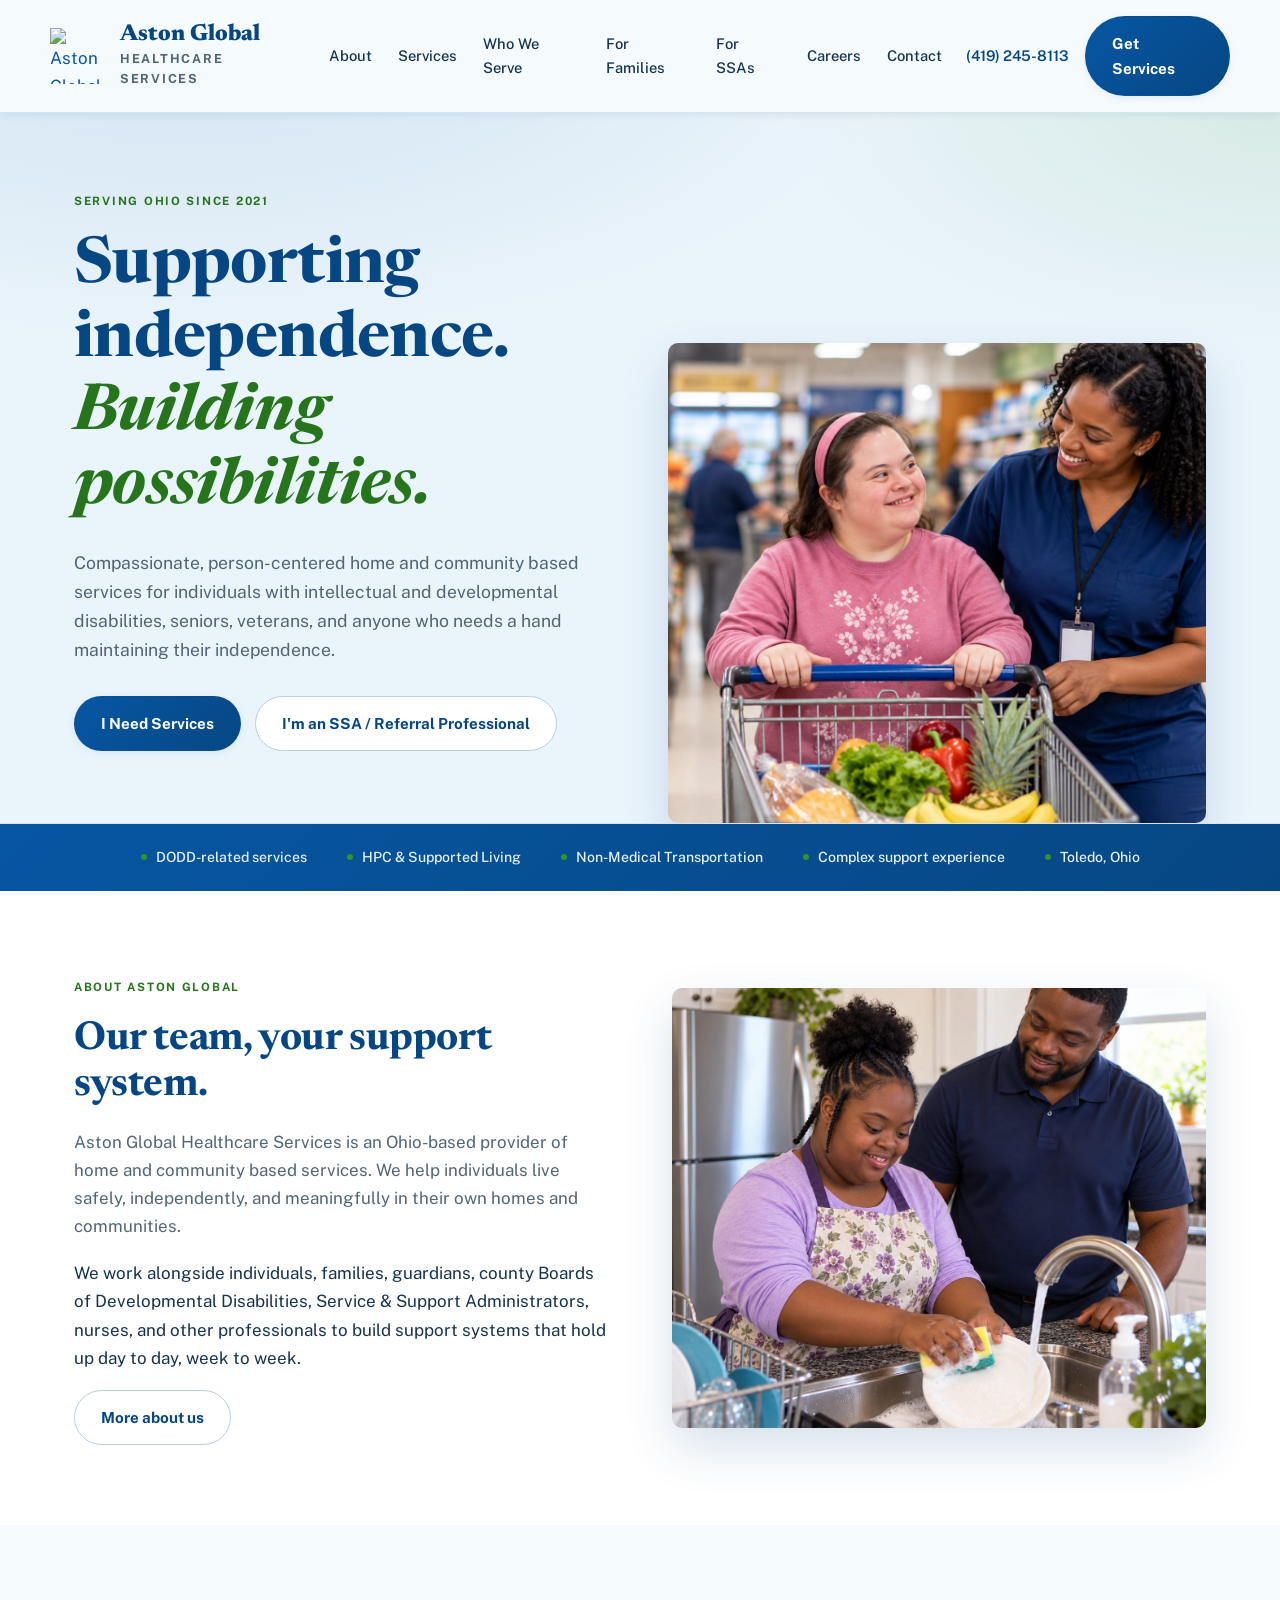
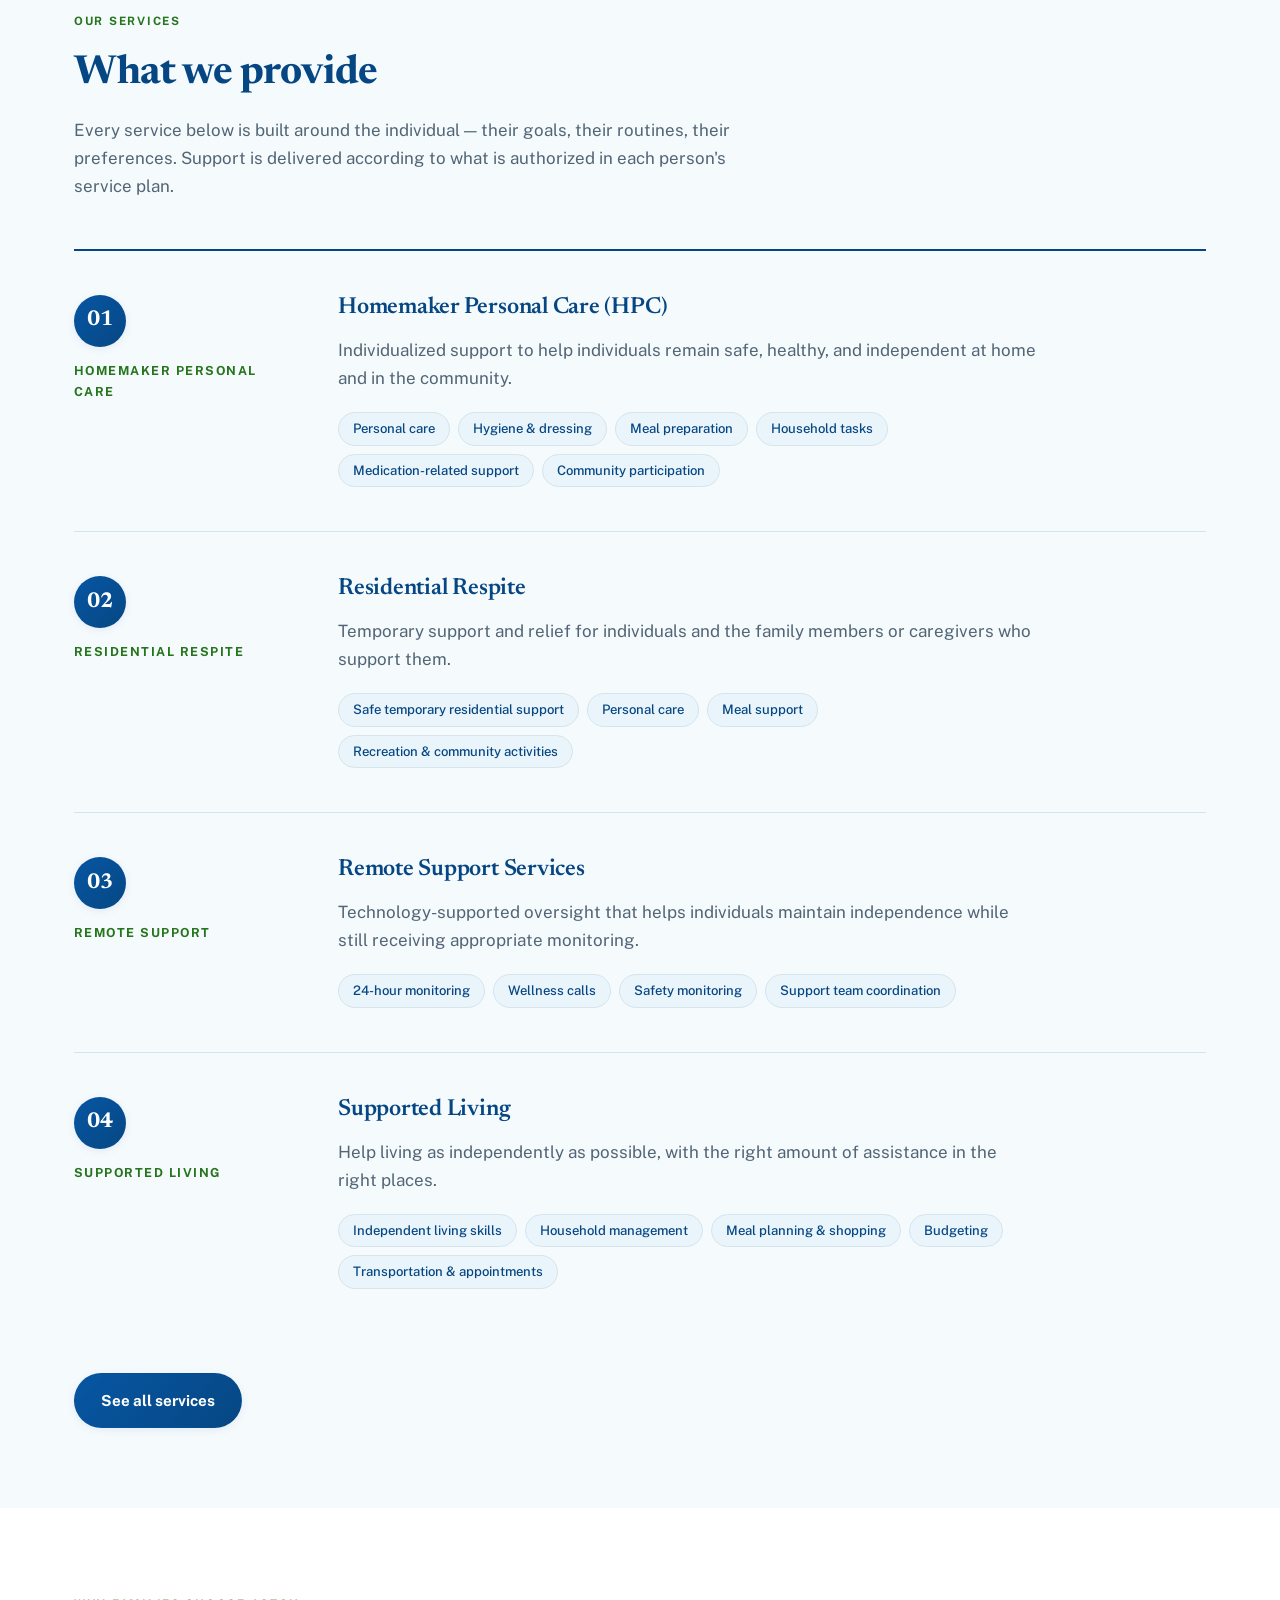
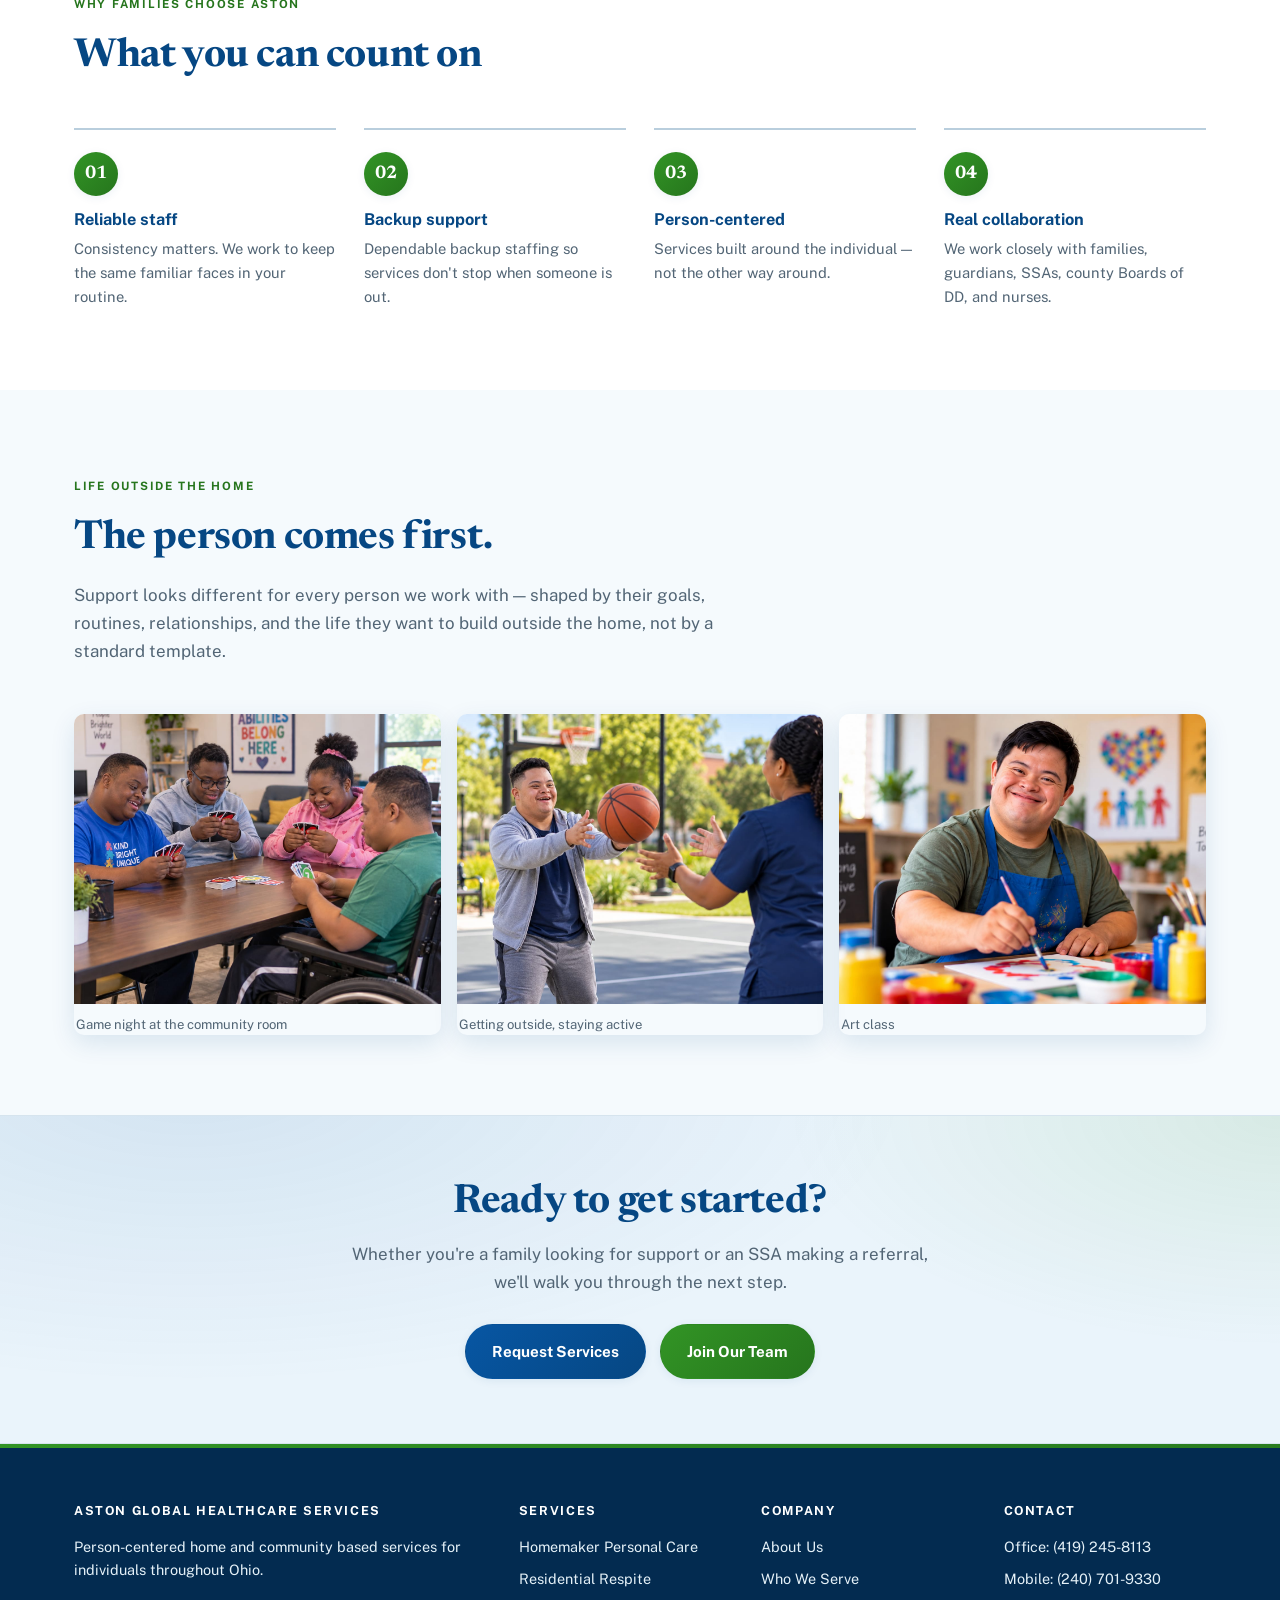
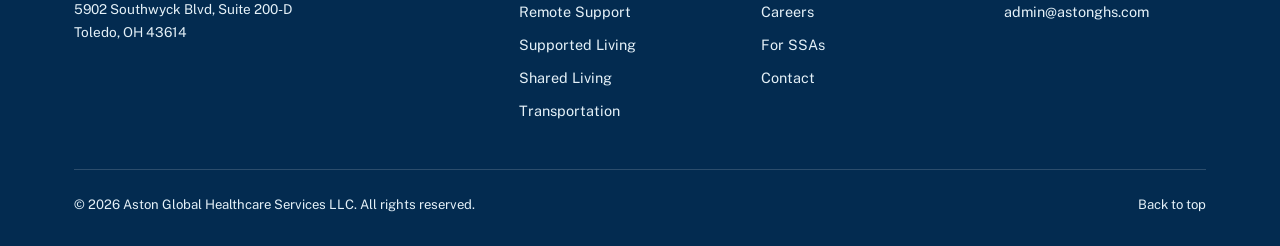
==== index.html @ 96fff269 "Add files via upload fixes" ====
<!DOCTYPE html>
<html lang="en">
<head>
<meta charset="utf-8">
<meta name="viewport" content="width=device-width, initial-scale=1">
<title>Aston Global Healthcare Services | Home &amp; Community Based Support in Ohio</title>
<meta name="description" content="Person-centered home and community based services for individuals with intellectual and developmental disabilities throughout Ohio. Serving families since 2021.">
<link rel="preconnect" href="https://fonts.googleapis.com">
<link rel="preconnect" href="https://fonts.gstatic.com" crossorigin>
<link href="https://fonts.googleapis.com/css2?family=Newsreader:ital,opsz,wght@0,6..72,400;0,6..72,500;0,6..72,600;1,6..72,400&family=Public+Sans:wght@400;500;600;700&display=swap" rel="stylesheet">
<link rel="stylesheet" href="styles.css">
</head>
<body>
<a class="skip" href="#main">Skip to main content</a>
<header class="site-header">
  <div class="wrap header-inner">
    <a class="brand" href="index.html">
      <img class="brand-logo" src="images/logo-icon.png" alt="Aston Global Healthcare Services">
      <span class="brand-text">
        <span class="brand-name">Aston Global</span>
        <span class="brand-sub">Healthcare Services</span>
      </span>
    </a>
    <nav class="nav" id="nav" aria-label="Main">
      <a href="about.html">About</a>
      <a href="services.html">Services</a>
      <a href="who-we-serve.html">Who We Serve</a>
      <a href="families.html">For Families</a>
      <a href="professionals.html">For SSAs</a>
      <a href="careers.html">Careers</a>
      <a href="contact.html">Contact</a>
    </nav>
    <div class="header-actions">
      <a class="header-phone" href="tel:+14192458113">(419) 245-8113</a>
      <a class="btn btn-primary" href="get-services.html">Get Services</a>
      <button class="menu-toggle" id="menuToggle" aria-expanded="false" aria-controls="nav">Menu</button>
    </div>
  </div>
</header>

<main id="main">

<section class="hero">
  <div class="wrap hero-grid">
    <div class="hero-copy">
      <span class="eyebrow">Serving Ohio since 2021</span>
      <h1>Supporting independence. <em>Building possibilities.</em></h1>
      <p class="hero-lede">
        Compassionate, person-centered home and community based services for
        individuals with intellectual and developmental disabilities, seniors,
        veterans, and anyone who needs a hand maintaining their independence.
      </p>
      <div class="hero-actions">
        <a class="btn btn-primary" href="contact.html">I Need Services</a>
        <a class="btn btn-ghost" href="professionals.html">I'm an SSA / Referral Professional</a>
      </div>
    </div>
    <div class="hero-media">
      <img src="images/shopping.jpg" alt="A woman and her direct support professional smiling at each other while grocery shopping together.">
    </div>
  </div>
</section>

<div class="trust">
  <div class="wrap">
    <ul class="trust-list">
      <li>DODD-related services</li>
      <li>HPC &amp; Supported Living</li>
      <li>Non-Medical Transportation</li>
      <li>Complex support experience</li>
      <li>Toledo, Ohio</li>
    </ul>
  </div>
</div>

<section class="section-alt">
  <div class="wrap split">
    <div>
      <span class="eyebrow">About Aston Global</span>
      <h2>Our team, your support system.</h2>
      <p class="lede">
        Aston Global Healthcare Services is an Ohio-based provider of home and
        community based services. We help individuals live safely,
        independently, and meaningfully in their own homes and communities.
      </p>
      <p>
        We work alongside individuals, families, guardians, county Boards of
        Developmental Disabilities, Service &amp; Support Administrators,
        nurses, and other professionals to build support systems that hold up
        day to day, week to week.
      </p>
      <a class="btn btn-ghost" href="about.html">More about us</a>
    </div>
    <div class="split-media">
      <img src="images/kitchen.jpg" alt="A woman washing dishes in her kitchen while a support professional stands beside her, smiling.">
    </div>
  </div>
</section>

<section class="section-paper">
  <div class="wrap">
    <div class="section-head">
      <span class="eyebrow">Our Services</span>
      <h2>What we provide</h2>
      <p class="lede">
        Every service below is built around the individual — their goals,
        their routines, their preferences. Support is delivered according to
        what is authorized in each person's service plan.
      </p>
    </div>

    <article class="service">
      <div class="service-meta">
        <div class="service-num">01</div>
        <div class="service-name">Homemaker Personal Care</div>
      </div>
      <div class="service-body">
        <h3>Homemaker Personal Care (HPC)</h3>
        <p>Individualized support to help individuals remain safe, healthy, and independent at home and in the community.</p>
        <ul class="tag-list">
          <li>Personal care</li><li>Hygiene &amp; dressing</li>
          <li>Meal preparation</li><li>Household tasks</li>
          <li>Medication-related support</li><li>Community participation</li>
        </ul>
      </div>
    </article>

    <article class="service">
      <div class="service-meta">
        <div class="service-num">02</div>
        <div class="service-name">Residential Respite</div>
      </div>
      <div class="service-body">
        <h3>Residential Respite</h3>
        <p>Temporary support and relief for individuals and the family members or caregivers who support them.</p>
        <ul class="tag-list">
          <li>Safe temporary residential support</li><li>Personal care</li>
          <li>Meal support</li><li>Recreation &amp; community activities</li>
        </ul>
      </div>
    </article>

    <article class="service">
      <div class="service-meta">
        <div class="service-num">03</div>
        <div class="service-name">Remote Support</div>
      </div>
      <div class="service-body">
        <h3>Remote Support Services</h3>
        <p>Technology-supported oversight that helps individuals maintain independence while still receiving appropriate monitoring.</p>
        <ul class="tag-list">
          <li>24-hour monitoring</li><li>Wellness calls</li>
          <li>Safety monitoring</li><li>Support team coordination</li>
        </ul>
      </div>
    </article>

    <article class="service">
      <div class="service-meta">
        <div class="service-num">04</div>
        <div class="service-name">Supported Living</div>
      </div>
      <div class="service-body">
        <h3>Supported Living</h3>
        <p>Help living as independently as possible, with the right amount of assistance in the right places.</p>
        <ul class="tag-list">
          <li>Independent living skills</li><li>Household management</li>
          <li>Meal planning &amp; shopping</li><li>Budgeting</li>
          <li>Transportation &amp; appointments</li>
        </ul>
      </div>
    </article>

    <div class="mt-40">
      <a class="btn btn-primary" href="services.html">See all services</a>
    </div>
  </div>
</section>

<section class="section-alt">
  <div class="wrap">
    <div class="section-head">
      <span class="eyebrow">Why Families Choose Aston</span>
      <h2>What you can count on</h2>
    </div>
    <ul class="steps">
      <li><h4>Reliable staff</h4><p>Consistency matters. We work to keep the same familiar faces in your routine.</p></li>
      <li><h4>Backup support</h4><p>Dependable backup staffing so services don't stop when someone is out.</p></li>
      <li><h4>Person-centered</h4><p>Services built around the individual — not the other way around.</p></li>
      <li><h4>Real collaboration</h4><p>We work closely with families, guardians, SSAs, county Boards of DD, and nurses.</p></li>
    </ul>
  </div>
</section>

<section class="section-paper">
  <div class="wrap">
    <div class="section-head">
      <span class="eyebrow">Life Outside the Home</span>
      <h2>The person comes first.</h2>
      <p class="lede">
        Support looks different for every person we work with — shaped by
        their goals, routines, relationships, and the life they want to
        build outside the home, not by a standard template.
      </p>
    </div>
    <div class="gallery">
      <figure>
        <img src="images/cards.jpg" alt="Four people around a wooden table playing a card game and laughing together.">
        <figcaption>Game night at the community room</figcaption>
      </figure>
      <figure>
        <img src="images/basketball.jpg" alt="A man passing a basketball on an outdoor court while a support professional reaches for it.">
        <figcaption>Getting outside, staying active</figcaption>
      </figure>
      <figure>
        <img src="images/painting.jpg" alt="A man in a blue apron smiling while painting at an art table.">
        <figcaption>Art class</figcaption>
      </figure>
    </div>
  </div>
</section>

<section class="cta-strip">
  <div class="wrap">
    <h2>Ready to get started?</h2>
    <p>Whether you're a family looking for support or an SSA making a referral, we'll walk you through the next step.</p>
    <div class="btns">
      <a class="btn btn-primary" href="contact.html">Request Services</a>
      <a class="btn btn-accent" href="careers.html">Join Our Team</a>
    </div>
  </div>
</section>

</main>

<footer class="site-footer">
  <div class="wrap">
    <div class="footer-grid">
      <div>
        <h4>Aston Global Healthcare Services</h4>
        <p style="margin-bottom:16px; color:var(--dark-body);">Person-centered home and community based services for individuals throughout Ohio.</p>
        <p style="font-size:.85rem; color:var(--dark-body);">
          5902 Southwyck Blvd, Suite 200-D<br>
          Toledo, OH 43614
        </p>
      </div>
      <div>
        <h4>Services</h4>
        <ul>
          <li><a href="services.html#hpc">Homemaker Personal Care</a></li>
          <li><a href="services.html#respite">Residential Respite</a></li>
          <li><a href="services.html#remote">Remote Support</a></li>
          <li><a href="services.html#supported-living">Supported Living</a></li>
          <li><a href="services.html#shared-living">Shared Living</a></li>
          <li><a href="services.html#nmt">Transportation</a></li>
        </ul>
      </div>
      <div>
        <h4>Company</h4>
        <ul>
          <li><a href="about.html">About Us</a></li>
          <li><a href="who-we-serve.html">Who We Serve</a></li>
          <li><a href="careers.html">Careers</a></li>
          <li><a href="professionals.html">For SSAs</a></li>
          <li><a href="contact.html">Contact</a></li>
        </ul>
      </div>
      <div>
        <h4>Contact</h4>
        <ul>
          <li><a href="tel:+14192458113">Office: (419) 245-8113</a></li>
          <li><a href="tel:+12407019330">Mobile: (240) 701-9330</a></li>
          <li><a href="mailto:admin@astonghs.com">admin@astonghs.com</a></li>
        </ul>
      </div>
    </div>
    <div class="footer-bottom">
      <span>&copy; <span id="year">2025</span> Aston Global Healthcare Services LLC. All rights reserved.</span>
      <span><a href="#main">Back to top</a></span>
    </div>
  </div>
</footer>

<script>
(function(){
  var btn = document.getElementById('menuToggle');
  var nav = document.getElementById('nav');
  if(!btn || !nav) return;
  btn.addEventListener('click', function(){
    var open = nav.classList.toggle('open');
    btn.setAttribute('aria-expanded', open ? 'true' : 'false');
    btn.textContent = open ? 'Close' : 'Menu';
  });
})();
document.getElementById('year').textContent = new Date().getFullYear();
</script>
</body>
</html>
---- styles.css ----
/* ============================================================
   ASTON GLOBAL HEALTHCARE SERVICES
   Shared stylesheet. Blue + Green palette.
   Change the :root block below to swap the entire site colors.
   ============================================================ */

:root{
  --ink:          #17324D;
  --primary:      #0756A3;
  --primary-dk:   #064783;
  --accent:       #329425;
  --accent-dk:    #26751D;

  --paper:        #F5FAFD;
  --paper-2:      #EAF4FB;
  --white:        #ffffff;
  --muted:        #526575;
  --line:         #D6E4EE;
  --line-dk:      #B9CEDD;

  --dark-bg:      #064783;
  --footer-bg:    #032B50;
  --dark-text:    #ffffff;
  --dark-body:    #E5F1F8;
  --dark-label:   #8FD27D;
  --dark-link:    #ffffff;
  --dark-line:    rgba(255,255,255,.16);
  --dark-panel:   rgba(255,255,255,.10);

  --serif: "Newsreader", Georgia, "Times New Roman", serif;
  --sans:  "Public Sans", -apple-system, BlinkMacSystemFont, "Segoe UI", Roboto, Helvetica, Arial, sans-serif;

  --wrap: 1180px;
  --radius: 10px;
  --radius-sm: 6px;

  --shadow-sm: 0 2px 8px rgba(6,71,131,.08);
  --shadow-md: 0 8px 24px rgba(6,71,131,.12);
  --shadow-lg: 0 20px 48px rgba(6,71,131,.16);
  --grad-primary: linear-gradient(135deg, var(--primary) 0%, var(--primary-dk) 100%);
  --grad-accent: linear-gradient(135deg, var(--accent) 0%, var(--accent-dk) 100%);
  --grad-hero: radial-gradient(1200px 500px at 15% -10%, rgba(7,86,163,.10), transparent 60%),
               radial-gradient(900px 420px at 100% 0%, rgba(50,148,37,.10), transparent 55%),
               var(--paper-2);
}

*,*::before,*::after{ box-sizing:border-box; }
html{ scroll-behavior:smooth; }
body{
  margin:0; background:var(--paper); color:var(--ink);
  font-family:var(--sans); font-size:17px; line-height:1.65;
  -webkit-font-smoothing:antialiased;
}
img{ max-width:100%; display:block; }
a{ color:var(--primary); text-decoration:none; }
a:hover{ text-decoration:underline; }

h1,h2,h3,h4{
  font-family:var(--serif); font-weight:600; line-height:1.15;
  letter-spacing:-0.01em; margin:0 0 .5em; color:var(--primary-dk);
}
h1{ font-size:clamp(2.4rem, 5vw, 4rem); font-weight:700; }
h2{ font-size:clamp(1.8rem, 3.2vw, 2.5rem); font-weight:700; }
h3{ font-size:clamp(1.2rem, 1.9vw, 1.45rem); }
h4{ font-size:1.02rem; font-family:var(--sans); font-weight:700; letter-spacing:0; }

p{ margin:0 0 1.1em; }
p:last-child{ margin-bottom:0; }

.wrap{ width:100%; max-width:var(--wrap); margin:0 auto; padding:0 24px; }
.skip{ position:absolute; left:-9999px; top:0; background:var(--primary); color:#fff; padding:12px 20px; z-index:999; }
.skip:focus{ left:12px; top:12px; }

.btn{
  display:inline-block; font-family:var(--sans); font-size:.95rem; font-weight:700;
  padding:14px 26px; border-radius:100px; border:1.5px solid transparent;
  cursor:pointer; transition:background .16s ease, color .16s ease, border-color .16s ease,
    transform .16s ease, box-shadow .16s ease;
}
.btn-primary{ background:var(--grad-primary); color:#fff; box-shadow:var(--shadow-sm); }
.btn-primary:hover{ transform:translateY(-2px); box-shadow:var(--shadow-md); text-decoration:none; }
.btn-accent{ background:var(--grad-accent); color:#fff; box-shadow:var(--shadow-sm); }
.btn-accent:hover{ transform:translateY(-2px); box-shadow:var(--shadow-md); text-decoration:none; }
.btn-ghost{ background:var(--white); color:var(--primary-dk); border-color:var(--line-dk); }
.btn-ghost:hover{ border-color:var(--primary); transform:translateY(-2px); box-shadow:var(--shadow-sm); text-decoration:none; }

.site-header{ background:var(--paper); border-bottom:1px solid var(--line); box-shadow:var(--shadow-sm); position:sticky; top:0; z-index:100; }
.header-inner{ display:flex; align-items:center; justify-content:space-between; gap:24px; padding:16px 0; position:relative; }
.brand{ display:flex; align-items:center; gap:14px; }
.brand-logo{ width:56px; height:56px; object-fit:contain; object-position:left center; }
.brand-mark{
  width:40px; height:40px; background:var(--primary); border-radius:3px;
  display:grid; place-items:center; color:#fff; font-family:var(--serif);
  font-size:1.35rem; font-weight:600; line-height:1; flex:none;
}
.brand-text{ display:flex; flex-direction:column; }
.brand-name{ font-family:var(--serif); font-size:1.45rem; font-weight:800; color:var(--primary-dk); line-height:1.15; }
.brand-sub{ font-size:.78rem; letter-spacing:.14em; text-transform:uppercase; color:var(--muted); font-weight:700; }

.nav{ display:flex; align-items:center; gap:26px; }
.nav a{ font-size:.92rem; font-weight:500; color:var(--ink); }
.nav a:hover{ color:var(--primary); }
.nav a.active{ color:var(--primary); font-weight:700; }

.header-actions{ display:flex; align-items:center; gap:16px; }
.header-phone{ font-size:.92rem; font-weight:600; color:var(--primary-dk); white-space:nowrap; }
.menu-toggle{
  display:none; background:none; border:1px solid var(--line-dk); border-radius:var(--radius);
  padding:9px 13px; font-family:var(--sans); font-size:.85rem; font-weight:600;
  cursor:pointer; color:var(--ink);
}

.page-hero{ background:var(--grad-hero); border-bottom:1px solid var(--line); padding:64px 0; }
.page-hero .eyebrow{ margin-bottom:14px; }
.page-hero p.lede{ max-width:60ch; }
.page-hero h1{ margin-bottom:16px; }

.hero{ background:var(--grad-hero); border-bottom:1px solid var(--line); padding:72px 0 0; overflow:hidden; }
.hero-grid{ display:grid; grid-template-columns:1fr 1fr; gap:56px; align-items:end; }
.hero-copy{ padding-bottom:72px; }
.hero h1{ margin-bottom:22px; }
.hero h1 em{ font-style:italic; color:var(--accent-dk); }
.hero-lede{ font-size:1.1rem; color:var(--muted); max-width:52ch; margin-bottom:32px; }
.hero-actions{ display:flex; flex-wrap:wrap; gap:14px; }
.hero-media img{ width:100%; height:480px; object-fit:cover; border-radius:var(--radius); box-shadow:var(--shadow-lg); }

.eyebrow{
  display:inline-block; font-size:.72rem; font-weight:700;
  letter-spacing:.15em; text-transform:uppercase;
  color:var(--accent-dk); margin-bottom:20px;
}

.trust{ background:var(--grad-primary); color:var(--dark-body); padding:22px 0; }
.trust-list{
  display:flex; flex-wrap:wrap; gap:12px 40px; align-items:center; justify-content:center;
  margin:0; padding:0; list-style:none; font-size:.88rem; font-weight:500;
}
.trust-list li{ display:flex; align-items:center; gap:9px; }
.trust-list li::before{ content:""; width:6px; height:6px; background:var(--accent); border-radius:50%; flex:none; }

section{ padding:80px 0; }
.section-alt{ background:var(--white); }
.section-paper{ background:var(--paper); }
.section-head{ max-width:66ch; margin-bottom:48px; }
.section-head.center{ margin-left:auto; margin-right:auto; text-align:center; }
.lede{ font-size:1.06rem; color:var(--muted); }

.service{ display:grid; grid-template-columns:220px 1fr; gap:44px; padding:44px 0; border-top:1px solid var(--line); transition:background .2s ease; }
.service:first-of-type{ border-top:2px solid var(--primary-dk); }
.service:hover{ background:var(--paper-2); }
.service-meta{ position:sticky; top:110px; align-self:start; }
.service-num{
  display:grid; place-items:center; width:52px; height:52px; border-radius:50%;
  background:var(--grad-primary); color:#fff; box-shadow:var(--shadow-sm);
  font-family:var(--serif); font-size:1.35rem; font-weight:700; line-height:1; margin-bottom:14px;
}
.service-name{ font-family:var(--sans); font-size:.78rem; font-weight:700; letter-spacing:.12em; text-transform:uppercase; color:var(--accent-dk); }
.service h3{ margin-bottom:14px; }
.service-body{ max-width:70ch; }
.service-body p{ color:var(--muted); }

.tag-list{ list-style:none; margin:20px 0 0; padding:0; display:flex; flex-wrap:wrap; gap:8px; }
.tag-list li{
  font-size:.82rem; font-weight:500; color:var(--primary-dk);
  background:var(--paper-2); border:1px solid var(--line);
  border-radius:100px; padding:5px 14px;
}

.gallery{ display:grid; grid-template-columns:repeat(3, 1fr); gap:16px; margin-top:48px; }
.gallery figure{ margin:0; overflow:hidden; border-radius:var(--radius); box-shadow:var(--shadow-md); transition:box-shadow .25s ease; }
.gallery figure:hover{ box-shadow:var(--shadow-lg); }
.gallery img{ width:100%; height:290px; object-fit:cover; transition:transform .5s ease; }
.gallery figure:hover img{ transform:scale(1.05); }
.gallery figcaption{ font-size:.82rem; color:var(--muted); padding:10px 2px 0; }

.split{ display:grid; grid-template-columns:1fr 1fr; gap:64px; align-items:center; }
.split img{ border-radius:var(--radius); width:100%; height:440px; object-fit:cover; box-shadow:var(--shadow-lg); }
.split.reverse .split-media{ order:2; }

.checklist{ list-style:none; margin:24px 0 0; padding:0; }
.checklist li{ position:relative; padding-left:30px; margin-bottom:12px; color:var(--muted); }
.checklist li::before{
  content:""; position:absolute; left:0; top:9px; width:14px; height:8px;
  border-left:2px solid var(--accent-dk); border-bottom:2px solid var(--accent-dk);
  transform:rotate(-45deg);
}

.audience-grid{ display:grid; grid-template-columns:repeat(2, 1fr); gap:24px; }
.audience{
  background:var(--white); border:1px solid var(--line);
  border-top:3px solid var(--primary); border-radius:var(--radius); padding:38px 34px;
  box-shadow:var(--shadow-sm); transition:box-shadow .2s ease, transform .2s ease;
}
.audience:hover{ box-shadow:var(--shadow-md); transform:translateY(-4px); }
.audience.accent{ border-top-color:var(--accent); }
.audience h3{ margin-bottom:14px; }
.audience p{ color:var(--muted); margin-bottom:22px; }

.steps{
  list-style:none; margin:0; padding:0; counter-reset:step;
  display:grid; grid-template-columns:repeat(4, 1fr); gap:28px;
}
.steps li{ counter-increment:step; border-top:2px solid var(--line-dk); padding-top:22px; }
.steps li::before{
  content:"0" counter(step); display:grid; place-items:center;
  width:44px; height:44px; border-radius:50%;
  background:var(--grad-accent); color:#fff; box-shadow:var(--shadow-sm);
  font-family:var(--serif); font-size:1.15rem; font-weight:700;
  margin-bottom:14px; line-height:1;
}
.steps h4{ margin-bottom:8px; color:var(--primary-dk); }
.steps p{ font-size:.92rem; color:var(--muted); margin:0; }

.contact{ background:var(--dark-bg); color:var(--dark-body); }
.contact h2, .contact h3{ color:#fff; }
.contact a{ color:var(--dark-link); }
.contact p{ color:var(--dark-body); }
.contact-grid{ display:grid; grid-template-columns:1fr 1fr; gap:64px; }
.contact-item{ margin-bottom:28px; }
.contact-label{ font-size:.72rem; font-weight:700; letter-spacing:.14em; text-transform:uppercase; color:var(--dark-label); margin-bottom:8px; }
.contact-value{ font-size:1.08rem; color:#fff; line-height:1.6; }

.notice{
  background:var(--dark-panel); border-left:3px solid var(--accent);
  padding:18px 22px; font-size:.9rem; color:var(--dark-body);
  border-radius:0 var(--radius) var(--radius) 0;
}

.form-row{ margin-bottom:18px;  }
.form-row label{
  display:block; font-size:.82rem; font-weight:600; color:var(--primary);
  margin-bottom:6px; letter-spacing:.08em; text-transform:uppercase;
}
.form-row input, .form-row select, .form-row textarea{
  width:100%; padding:12px 14px; font-family:var(--sans); font-size:1rem;
  background:rgba(255,255,255,.06); border:1px solid var(--accent);
  border-radius:var(--radius); color:#000000;
}
.form-row input:focus, .form-row select:focus, .form-row textarea:focus{
  outline:2px solid var(--accent); outline-offset:1px;
}
.form-row textarea{ min-height:120px; resize:vertical; }

.cta-strip{
  background:var(--grad-hero); border-top:1px solid var(--line);
  border-bottom:1px solid var(--line); padding:64px 0; text-align:center;
}
.cta-strip h2{ margin-bottom:14px; }
.cta-strip p{ max-width:60ch; margin:0 auto 28px; color:var(--muted); }
.cta-strip .btns{ display:flex; flex-wrap:wrap; gap:14px; justify-content:center; }

.site-footer{ background:var(--footer-bg); color:var(--dark-body); padding:56px 0 30px; font-size:.9rem; border-top:4px solid; border-image:var(--grad-accent) 1; }
.footer-grid{ display:grid; grid-template-columns:2fr 1fr 1fr 1fr; gap:40px; padding-bottom:38px; border-bottom:1px solid var(--dark-line); }
.site-footer h4{ color:#fff; font-size:.78rem; letter-spacing:.13em; text-transform:uppercase; margin-bottom:16px; }
.site-footer ul{ list-style:none; margin:0; padding:0; }
.site-footer li{ margin-bottom:9px; }
.site-footer a{ color:var(--dark-body); }
.site-footer a:hover{ color:#fff; }
.footer-bottom{ padding-top:24px; display:flex; justify-content:space-between; flex-wrap:wrap; gap:12px; font-size:.82rem; }

.eyebrow-on-dark{ color:var(--dark-label) !important; }
.mt-40{ margin-top:40px; }
.mt-56{ margin-top:56px; }
.max-75{ max-width:75ch; }

@media (max-width: 1000px){
  .nav{ display:none; }
  .menu-toggle{ display:block; }
  .nav.open{
    display:flex; flex-direction:column; align-items:flex-start; gap:18px;
    position:absolute; top:100%; left:0; right:0;
    background:var(--paper); border-bottom:1px solid var(--line); padding:24px;
  }
  .header-phone{ display:none; }
  .hero-grid, .split, .contact-grid{ grid-template-columns:1fr; gap:40px; }
  .split.reverse .split-media{ order:0; }
  .split img{ height:320px; }
  .hero-copy{ padding-bottom:0; }
  .hero-media img{ height:340px; border-radius:var(--radius); margin-bottom:56px; }
  .service{ grid-template-columns:1fr; gap:16px; }
  .service-meta{ position:static; }
  .gallery{ grid-template-columns:1fr 1fr; }
  .steps{ grid-template-columns:1fr 1fr; gap:24px; }
  .audience-grid{ grid-template-columns:1fr; }
  .footer-grid{ grid-template-columns:1fr 1fr; }
}

@media (max-width: 620px){
  section{ padding:60px 0; }
  .hero{ padding-top:48px; }
  .gallery{ grid-template-columns:1fr; }
  .gallery img{ height:240px; }
  .steps{ grid-template-columns:1fr; }
  .footer-grid{ grid-template-columns:1fr; gap:32px; }
  .btn{ width:100%; text-align:center; }
  .hero-actions{ flex-direction:column; }
  .cta-strip .btns{ flex-direction:column; }
}

@media (prefers-reduced-motion: reduce){
  *{ animation:none !important; transition:none !important; scroll-behavior:auto !important; }
}
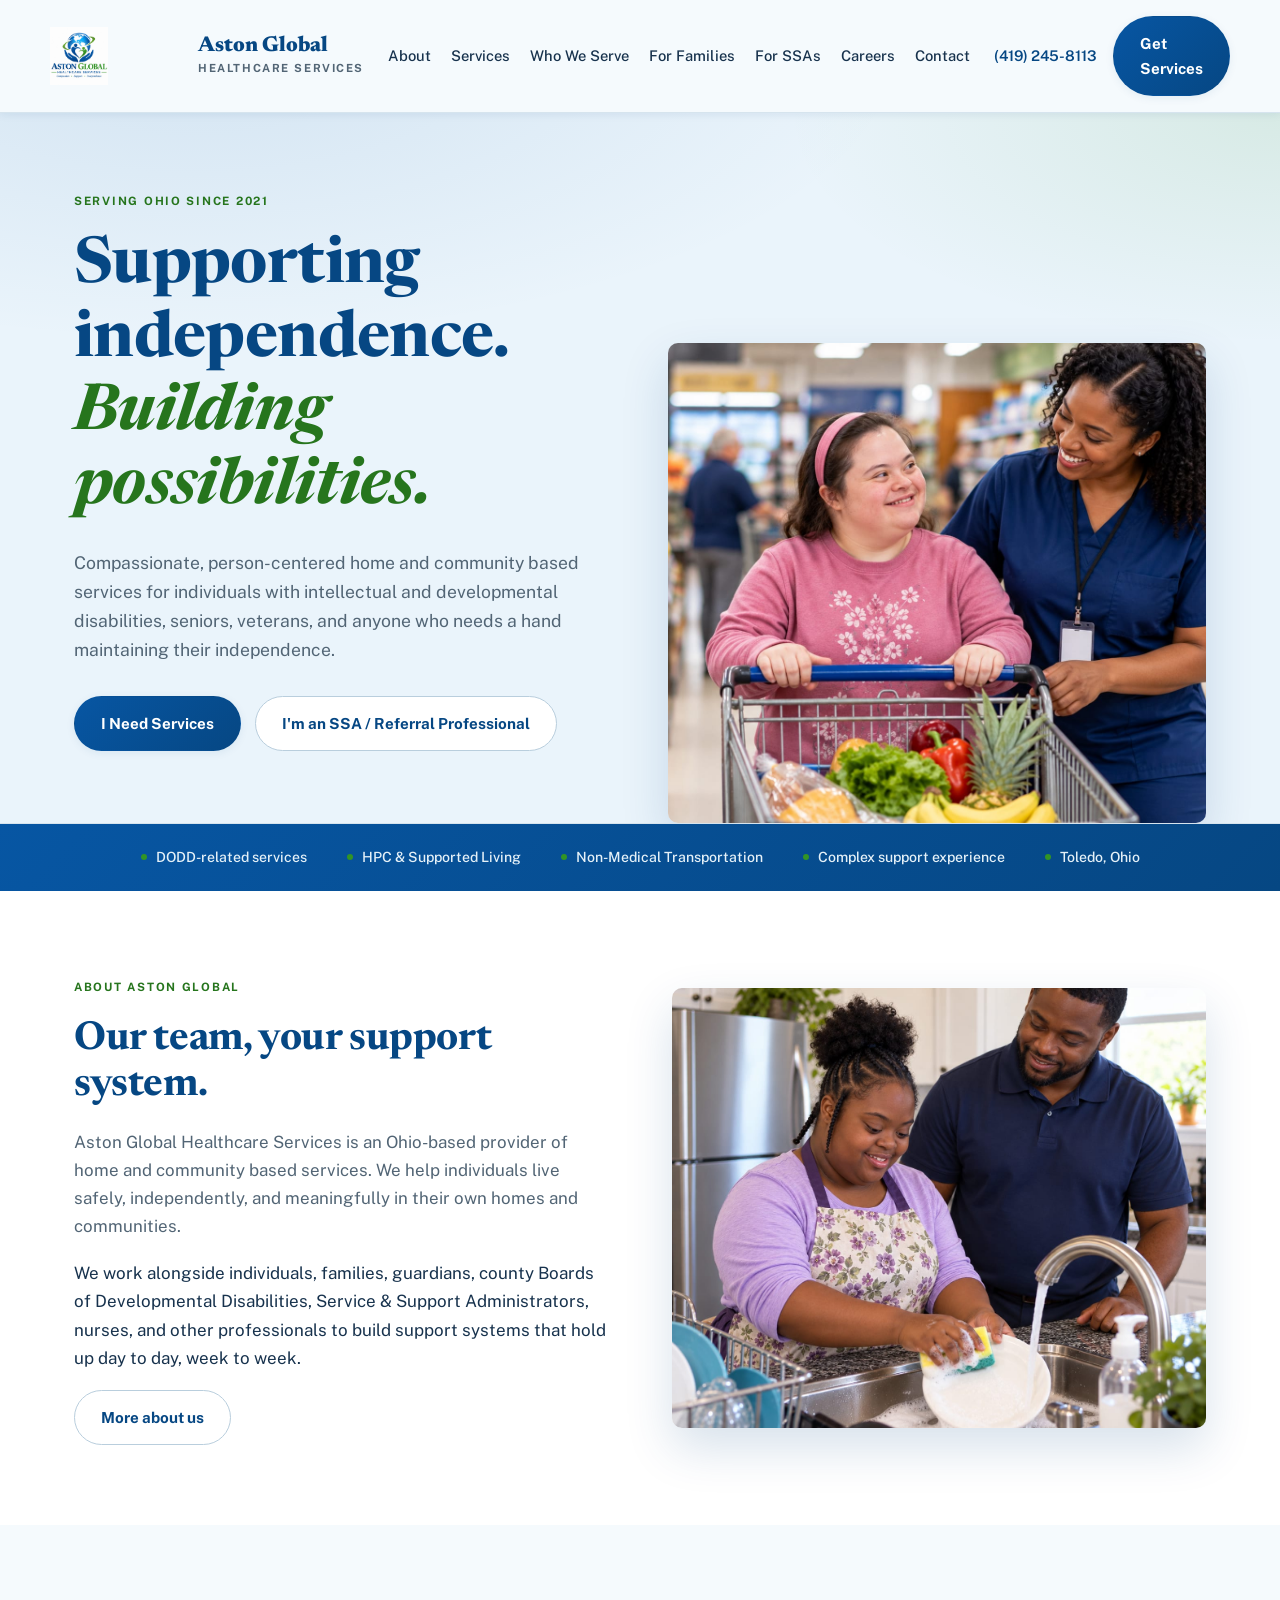
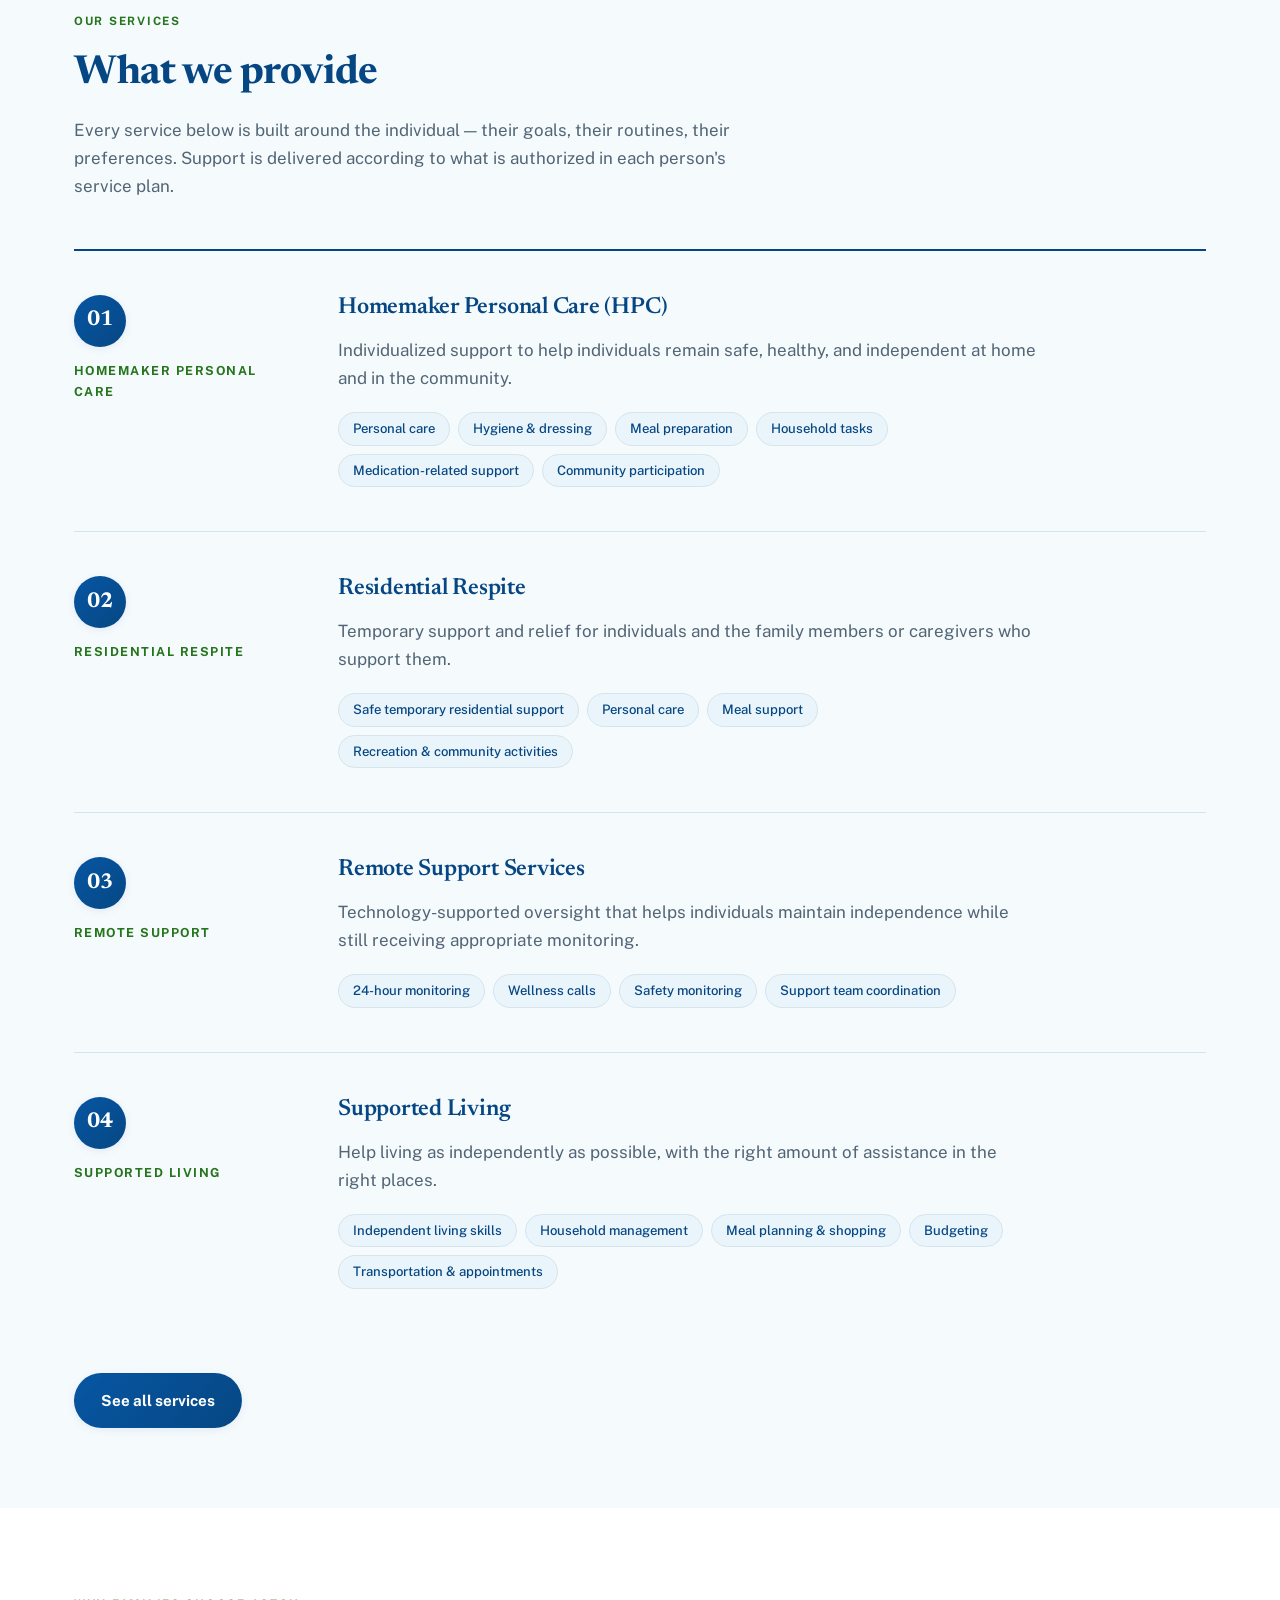
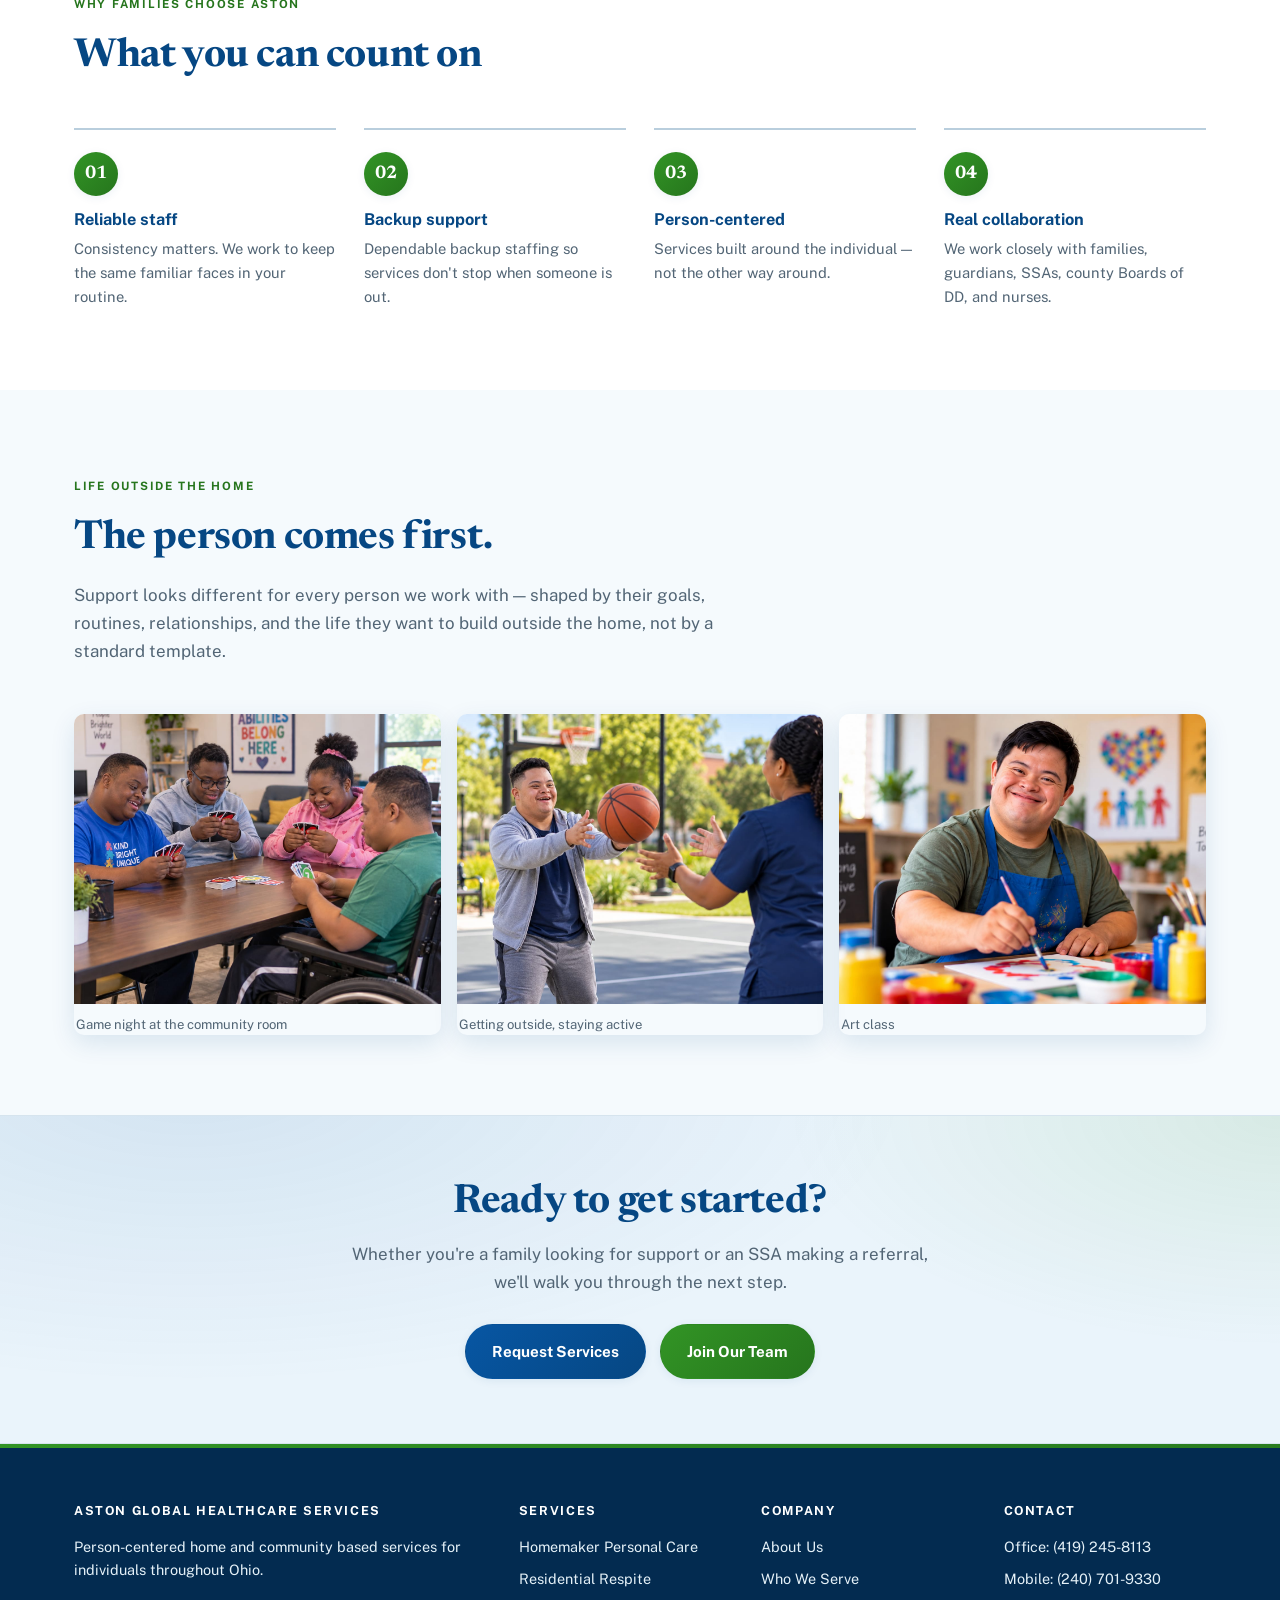
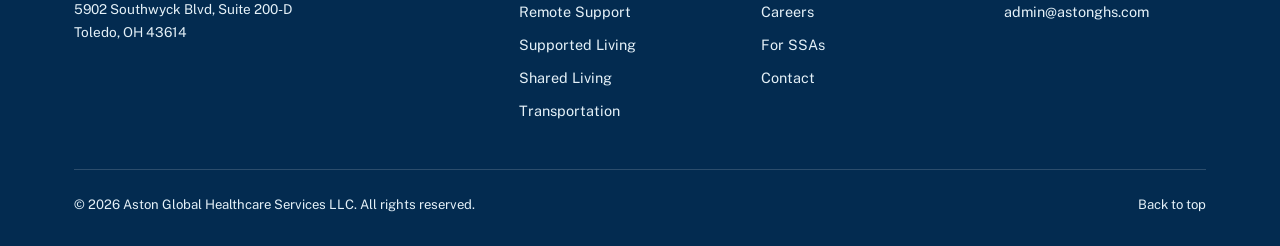
==== commit 8299cd9a: "Add files via upload" ====
--- a/index.html
+++ b/index.html
@@ -15,7 +15,7 @@
 <header class="site-header">
   <div class="wrap header-inner">
     <a class="brand" href="index.html">
-      <img class="brand-logo" src="images/logo-icon.png" alt="Aston Global Healthcare Services">
+      <img class="brand-logo" src="images/logo.jpg" alt="Aston Global Healthcare Services">
       <span class="brand-text">
         <span class="brand-name">Aston Global</span>
         <span class="brand-sub">Healthcare Services</span>
--- a/styles.css
+++ b/styles.css
@@ -87,17 +87,17 @@
 .site-header{ background:var(--paper); border-bottom:1px solid var(--line); box-shadow:var(--shadow-sm); position:sticky; top:0; z-index:100; }
 .header-inner{ display:flex; align-items:center; justify-content:space-between; gap:24px; padding:16px 0; position:relative; }
 .brand{ display:flex; align-items:center; gap:14px; }
-.brand-logo{ width:56px; height:56px; object-fit:contain; object-position:left center; }
+.brand-logo{ width:210px; height:58px; object-fit:contain; object-position:left center; }
 .brand-mark{
   width:40px; height:40px; background:var(--primary); border-radius:3px;
   display:grid; place-items:center; color:#fff; font-family:var(--serif);
   font-size:1.35rem; font-weight:600; line-height:1; flex:none;
 }
-.brand-text{ display:flex; flex-direction:column; }
-.brand-name{ font-family:var(--serif); font-size:1.45rem; font-weight:800; color:var(--primary-dk); line-height:1.15; }
-.brand-sub{ font-size:.78rem; letter-spacing:.14em; text-transform:uppercase; color:var(--muted); font-weight:700; }
-
-.nav{ display:flex; align-items:center; gap:26px; }
+.brand-text{ display:flex; flex-direction:column; white-space:nowrap; }
+.brand-name{ font-family:var(--serif); font-size:1.35rem; font-weight:800; color:var(--primary-dk); line-height:1.15; }
+.brand-sub{ font-size:.7rem; letter-spacing:.14em; text-transform:uppercase; color:var(--muted); font-weight:700; }
+
+.nav{ display:flex; align-items:center; gap:20px; white-space:nowrap; }
 .nav a{ font-size:.92rem; font-weight:500; color:var(--ink); }
 .nav a:hover{ color:var(--primary); }
 .nav a.active{ color:var(--primary); font-weight:700; }
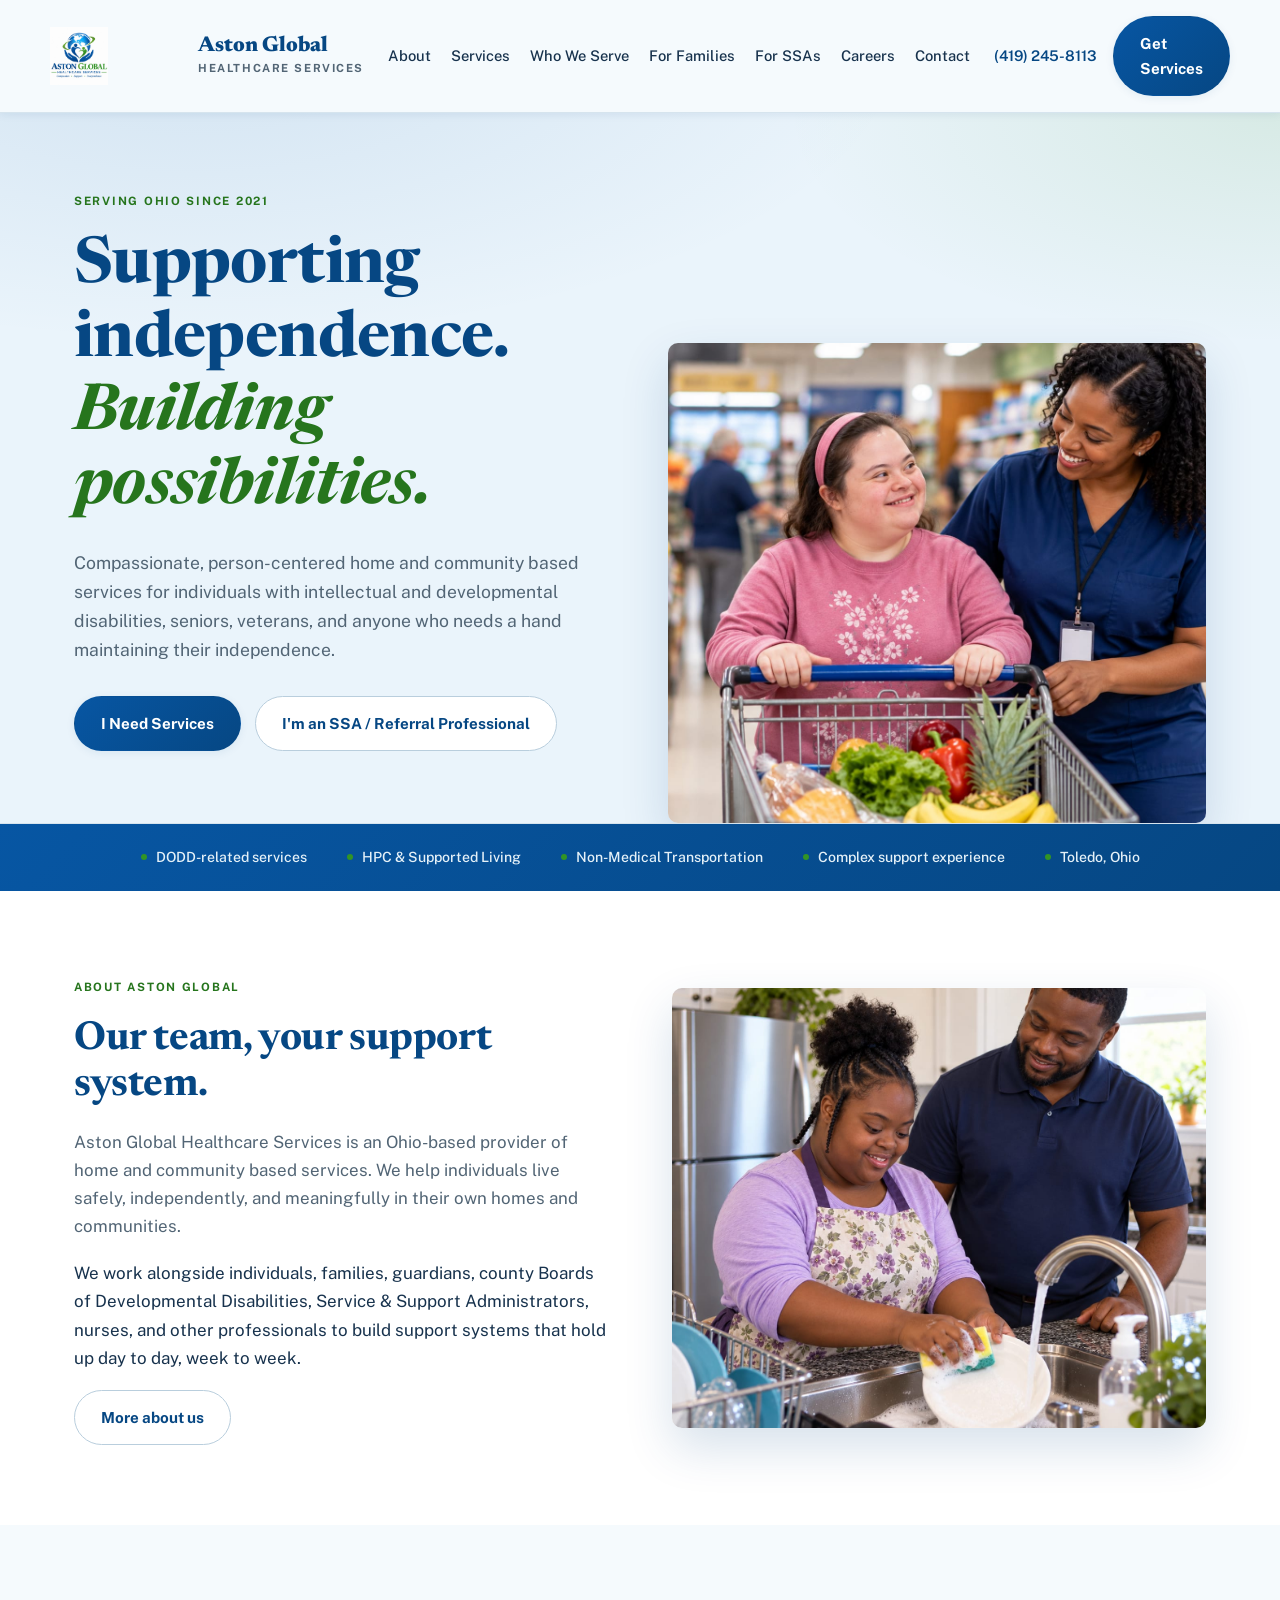
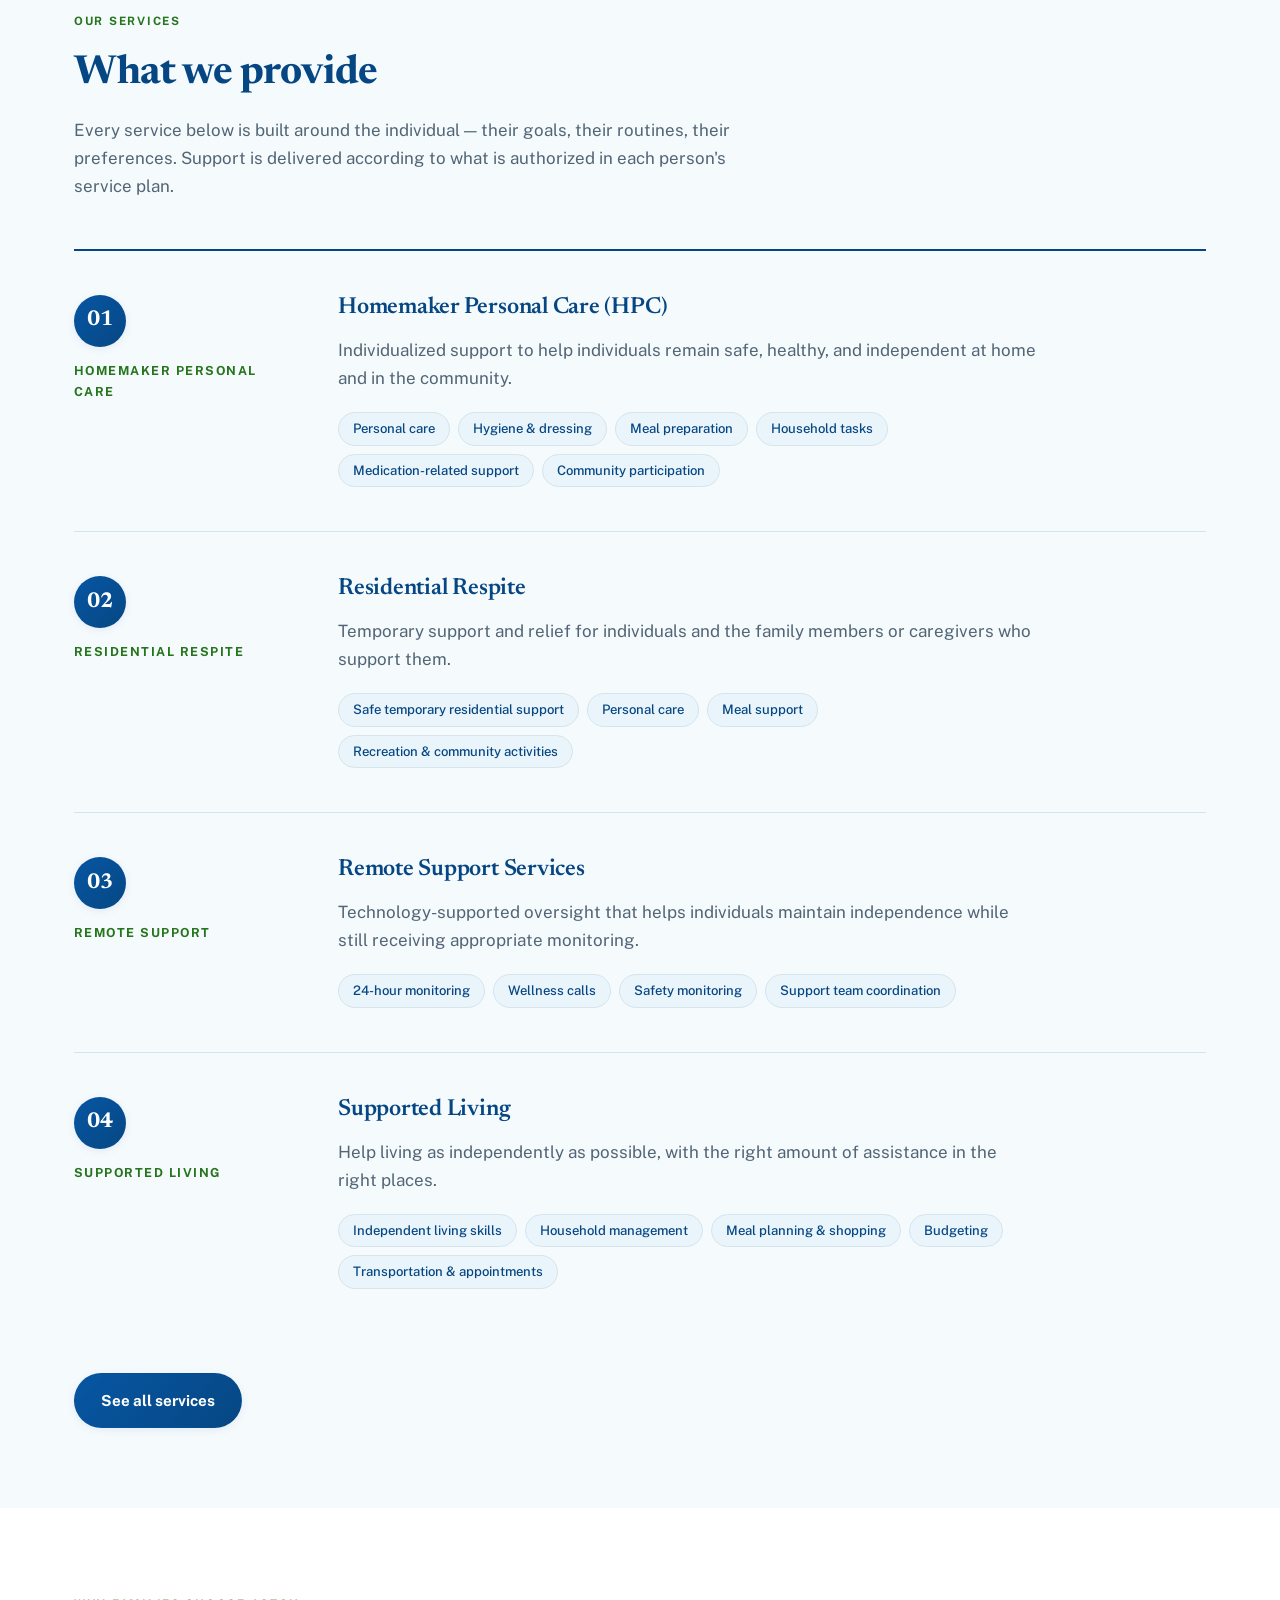
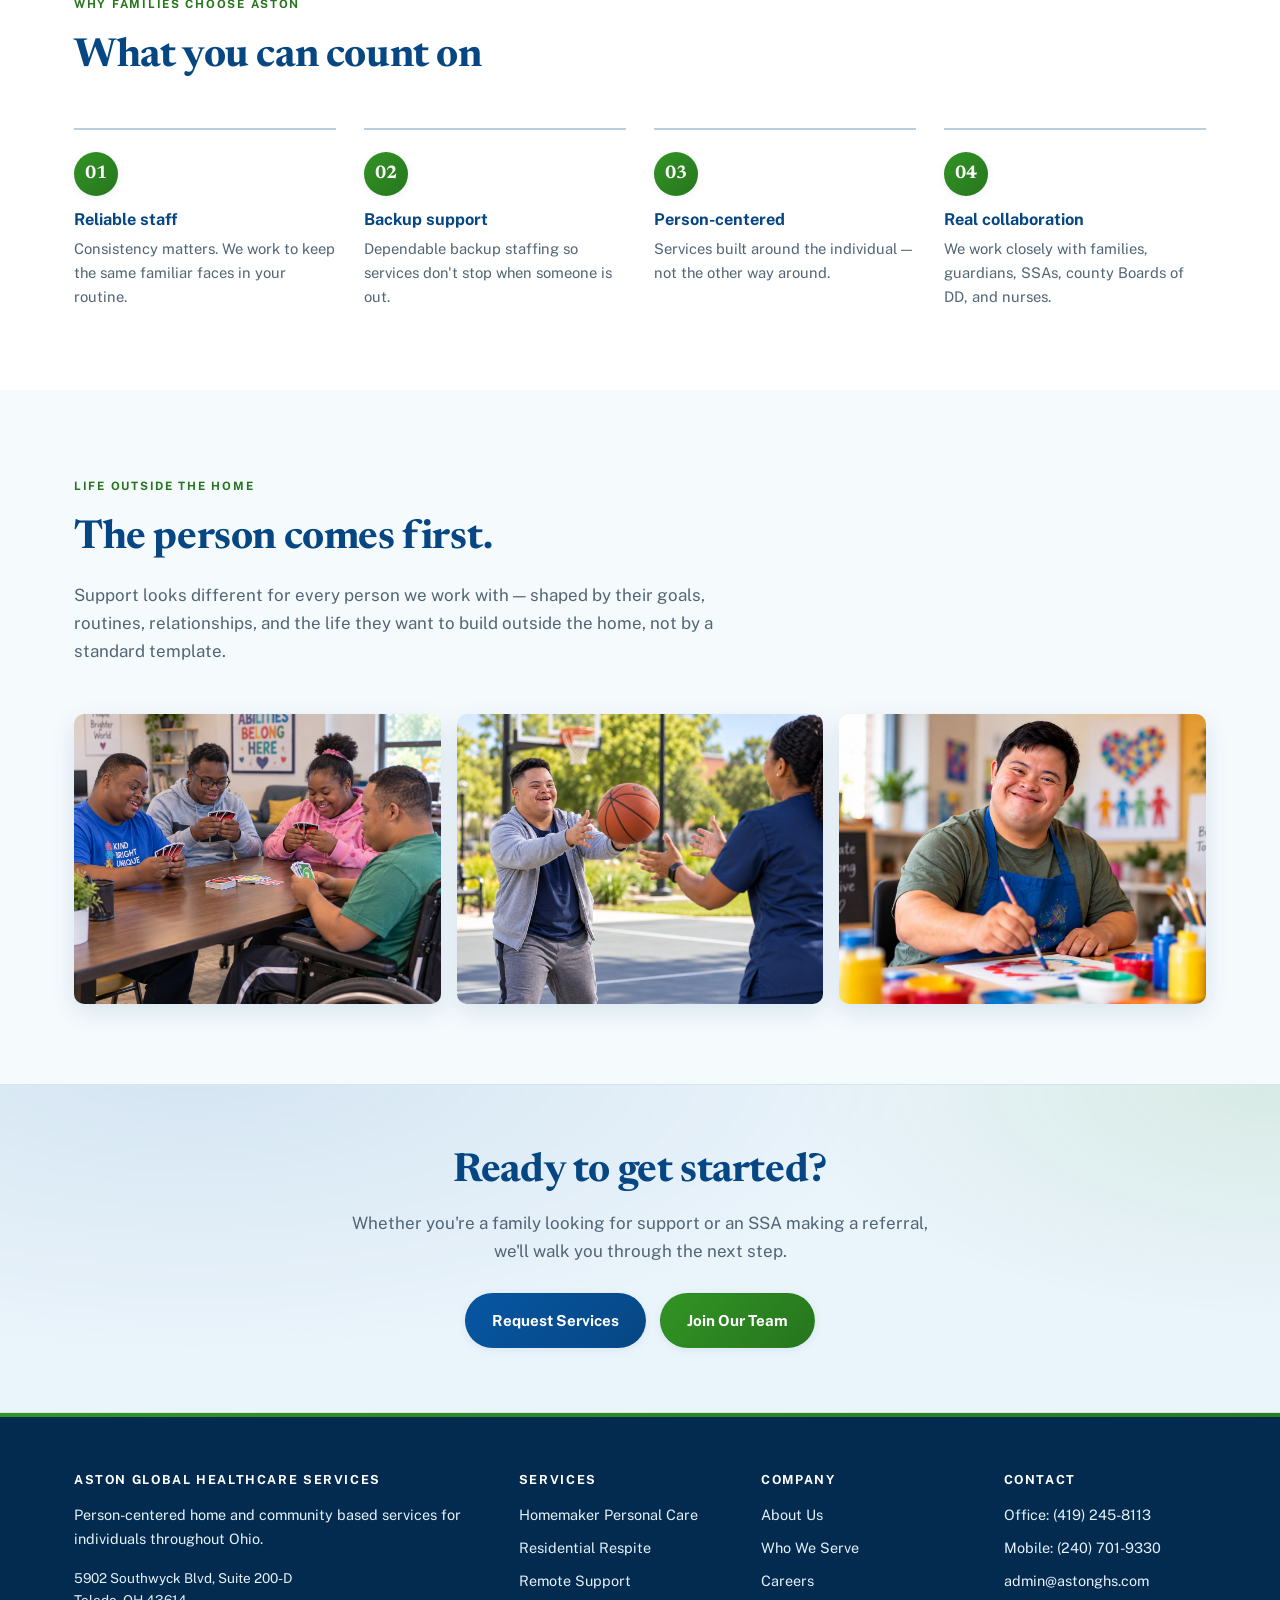
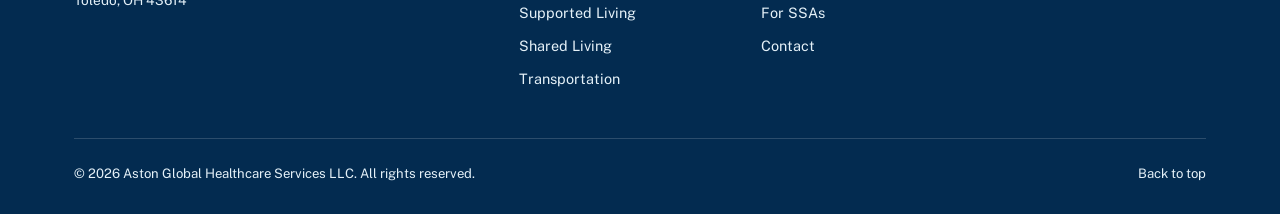
==== commit 0779c103: "Add files via upload" ====
--- a/index.html
+++ b/index.html
@@ -206,15 +206,12 @@
     <div class="gallery">
       <figure>
         <img src="images/cards.jpg" alt="Four people around a wooden table playing a card game and laughing together.">
-        <figcaption>Game night at the community room</figcaption>
       </figure>
       <figure>
         <img src="images/basketball.jpg" alt="A man passing a basketball on an outdoor court while a support professional reaches for it.">
-        <figcaption>Getting outside, staying active</figcaption>
       </figure>
       <figure>
         <img src="images/painting.jpg" alt="A man in a blue apron smiling while painting at an art table.">
-        <figcaption>Art class</figcaption>
       </figure>
     </div>
   </div>
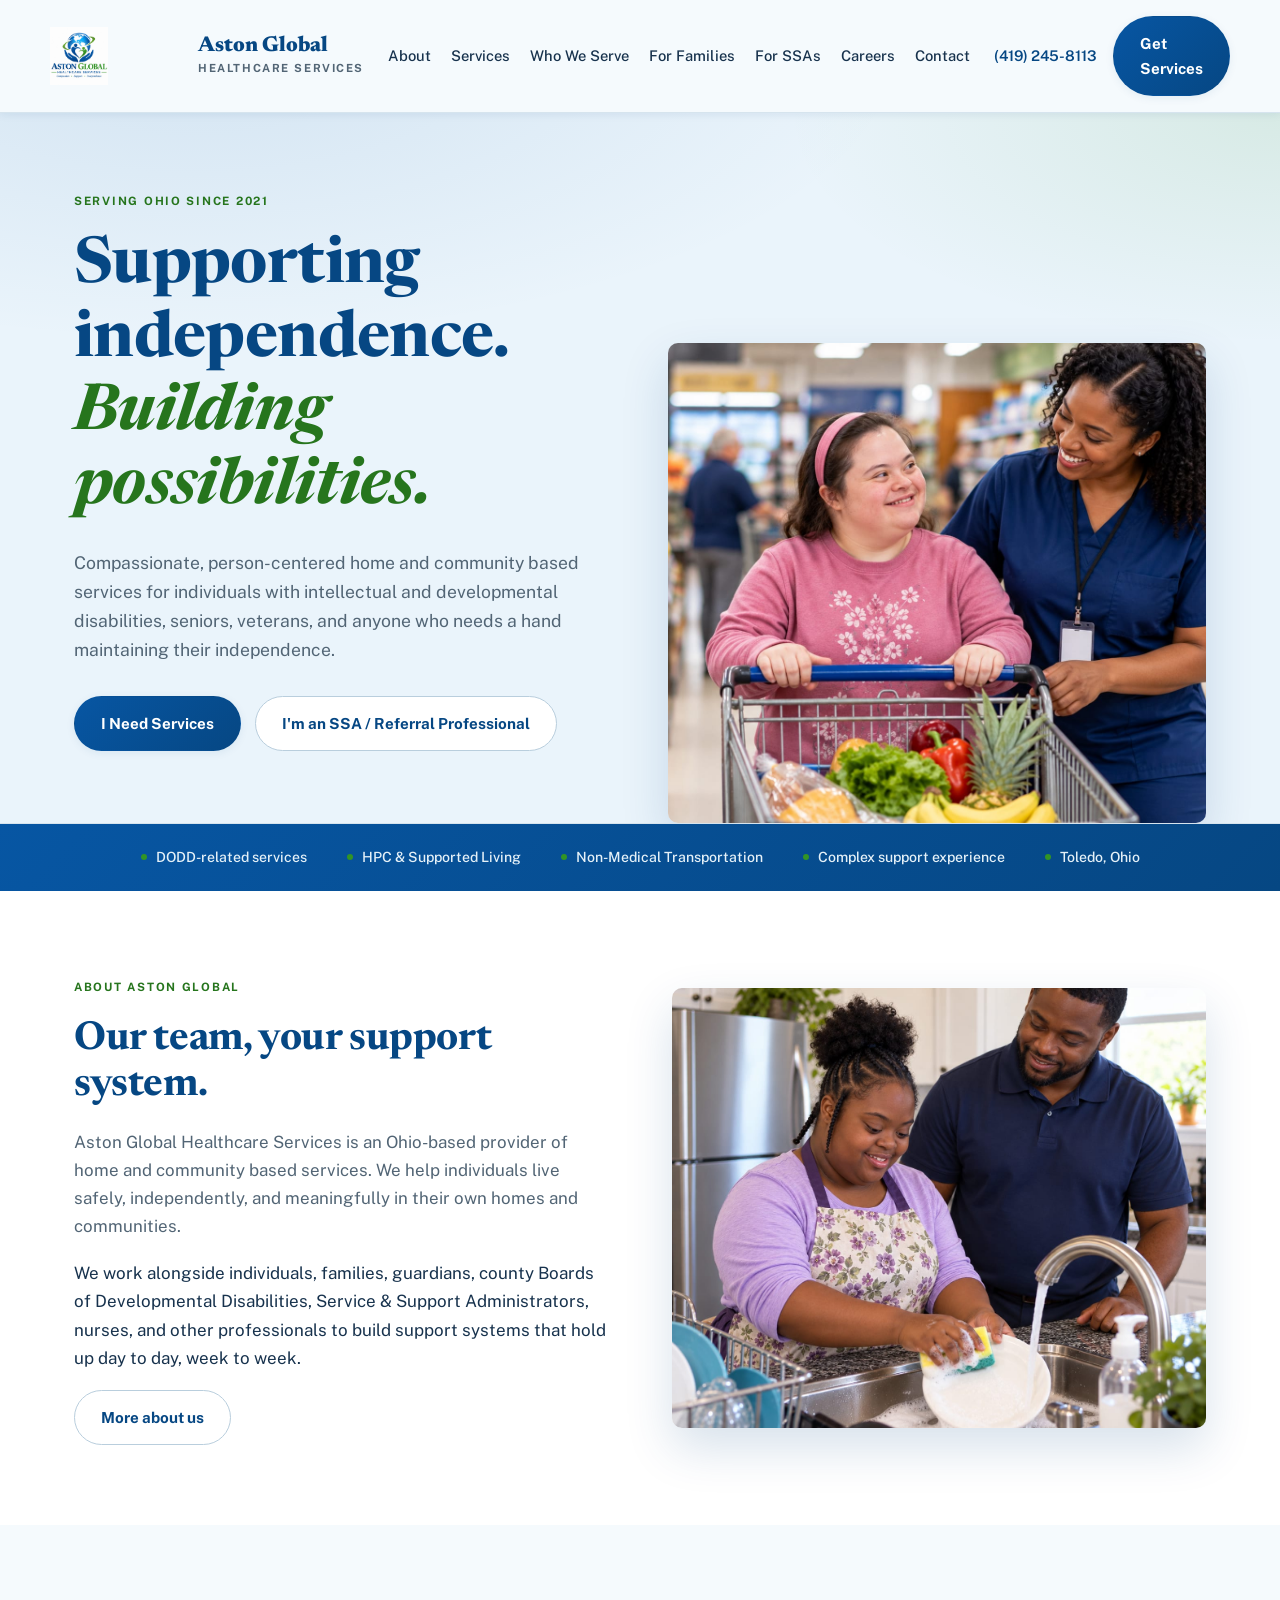
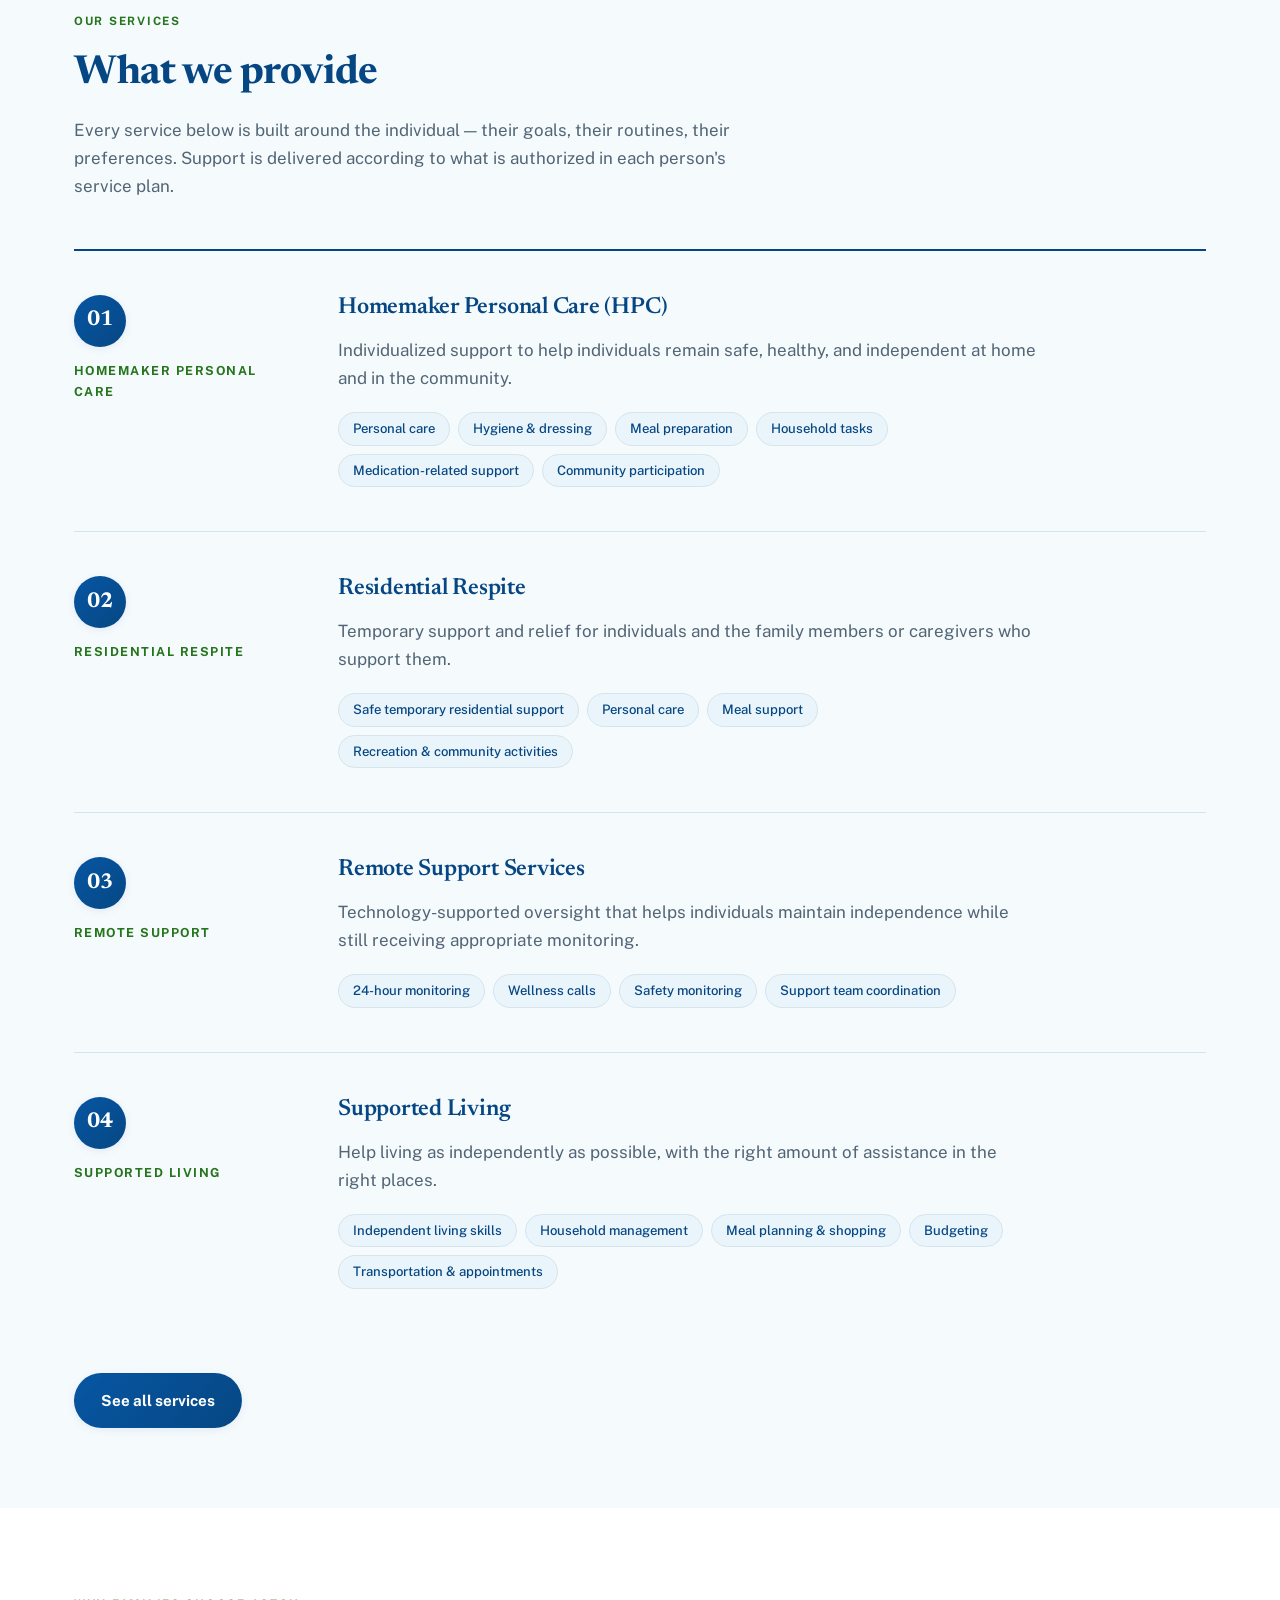
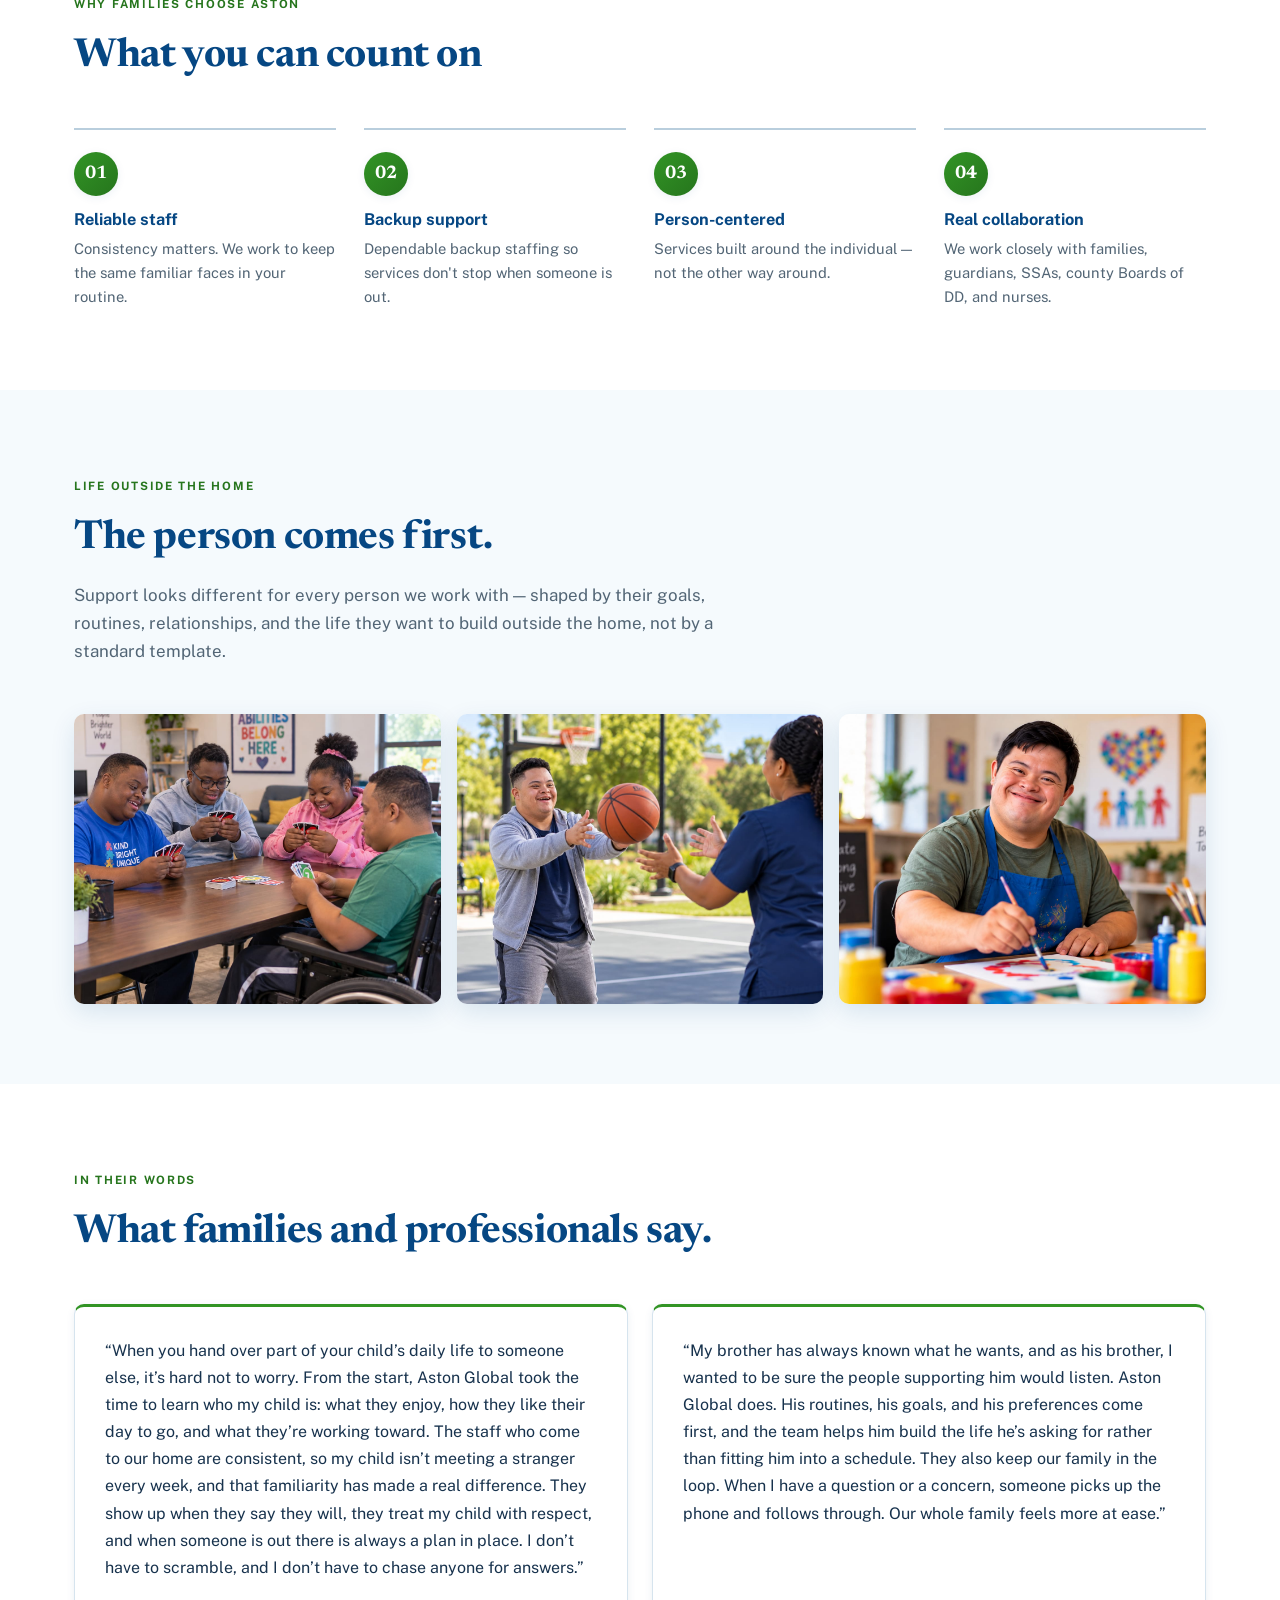
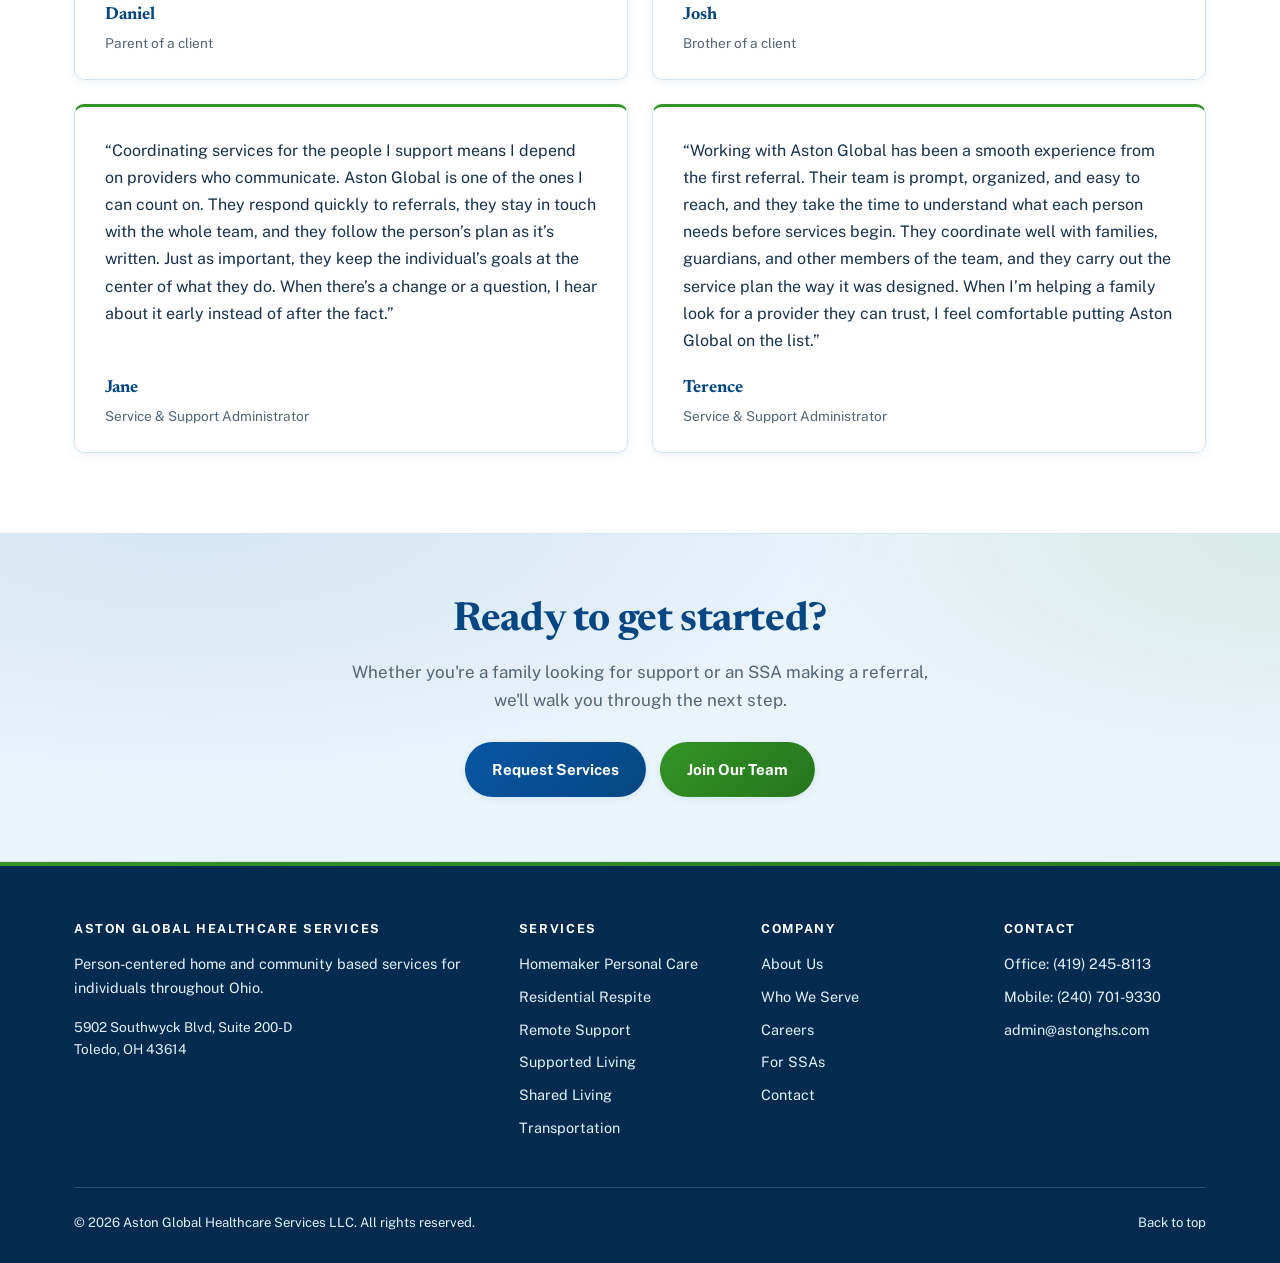
==== commit 88eecb82: "Add files via upload" ====
--- a/index.html
+++ b/index.html
@@ -217,6 +217,33 @@
   </div>
 </section>
 
+<section class="section-alt" id="testimonials">
+  <div class="wrap">
+    <div class="section-head">
+      <span class="eyebrow">In Their Words</span>
+      <h2>What families and professionals say.</h2>
+    </div>
+    <div class="testimonials">
+      <blockquote class="quote">
+        <p>&ldquo;When you hand over part of your child&rsquo;s daily life to someone else, it&rsquo;s hard not to worry. From the start, Aston Global took the time to learn who my child is: what they enjoy, how they like their day to go, and what they&rsquo;re working toward. The staff who come to our home are consistent, so my child isn&rsquo;t meeting a stranger every week, and that familiarity has made a real difference. They show up when they say they will, they treat my child with respect, and when someone is out there is always a plan in place. I don&rsquo;t have to scramble, and I don&rsquo;t have to chase anyone for answers.&rdquo;</p>
+        <footer><strong>Daniel</strong><span>Parent of a client</span></footer>
+      </blockquote>
+      <blockquote class="quote">
+        <p>&ldquo;My brother has always known what he wants, and as his brother, I wanted to be sure the people supporting him would listen. Aston Global does. His routines, his goals, and his preferences come first, and the team helps him build the life he&rsquo;s asking for rather than fitting him into a schedule. They also keep our family in the loop. When I have a question or a concern, someone picks up the phone and follows through. Our whole family feels more at ease.&rdquo;</p>
+        <footer><strong>Josh</strong><span>Brother of a client</span></footer>
+      </blockquote>
+      <blockquote class="quote">
+        <p>&ldquo;Coordinating services for the people I support means I depend on providers who communicate. Aston Global is one of the ones I can count on. They respond quickly to referrals, they stay in touch with the whole team, and they follow the person&rsquo;s plan as it&rsquo;s written. Just as important, they keep the individual&rsquo;s goals at the center of what they do. When there&rsquo;s a change or a question, I hear about it early instead of after the fact.&rdquo;</p>
+        <footer><strong>Jane</strong><span>Service &amp; Support Administrator</span></footer>
+      </blockquote>
+      <blockquote class="quote">
+        <p>&ldquo;Working with Aston Global has been a smooth experience from the first referral. Their team is prompt, organized, and easy to reach, and they take the time to understand what each person needs before services begin. They coordinate well with families, guardians, and other members of the team, and they carry out the service plan the way it was designed. When I&rsquo;m helping a family look for a provider they can trust, I feel comfortable putting Aston Global on the list.&rdquo;</p>
+        <footer><strong>Terence</strong><span>Service &amp; Support Administrator</span></footer>
+      </blockquote>
+    </div>
+  </div>
+</section>
+
 <section class="cta-strip">
   <div class="wrap">
     <h2>Ready to get started?</h2>
--- a/styles.css
+++ b/styles.css
@@ -299,4 +299,12 @@
 
 @media (prefers-reduced-motion: reduce){
   *{ animation:none !important; transition:none !important; scroll-behavior:auto !important; }
-}+}
+/* Testimonials */
+.testimonials{ display:grid; grid-template-columns:repeat(2, 1fr); gap:24px; margin-top:40px; }
+.quote{ margin:0; background:var(--white); border:1px solid var(--line); border-top:3px solid var(--accent); border-radius:var(--radius); padding:30px 30px 24px; box-shadow:var(--shadow-sm); display:flex; flex-direction:column; }
+.quote p{ margin:0 0 20px; font-size:1rem; line-height:1.7; color:var(--ink); }
+.quote footer{ margin-top:auto; display:flex; flex-direction:column; gap:2px; }
+.quote footer strong{ font-family:var(--serif); font-size:1.1rem; color:var(--primary-dk); }
+.quote footer span{ font-size:.85rem; color:var(--muted); }
+@media (max-width: 800px){ .testimonials{ grid-template-columns:1fr; } }
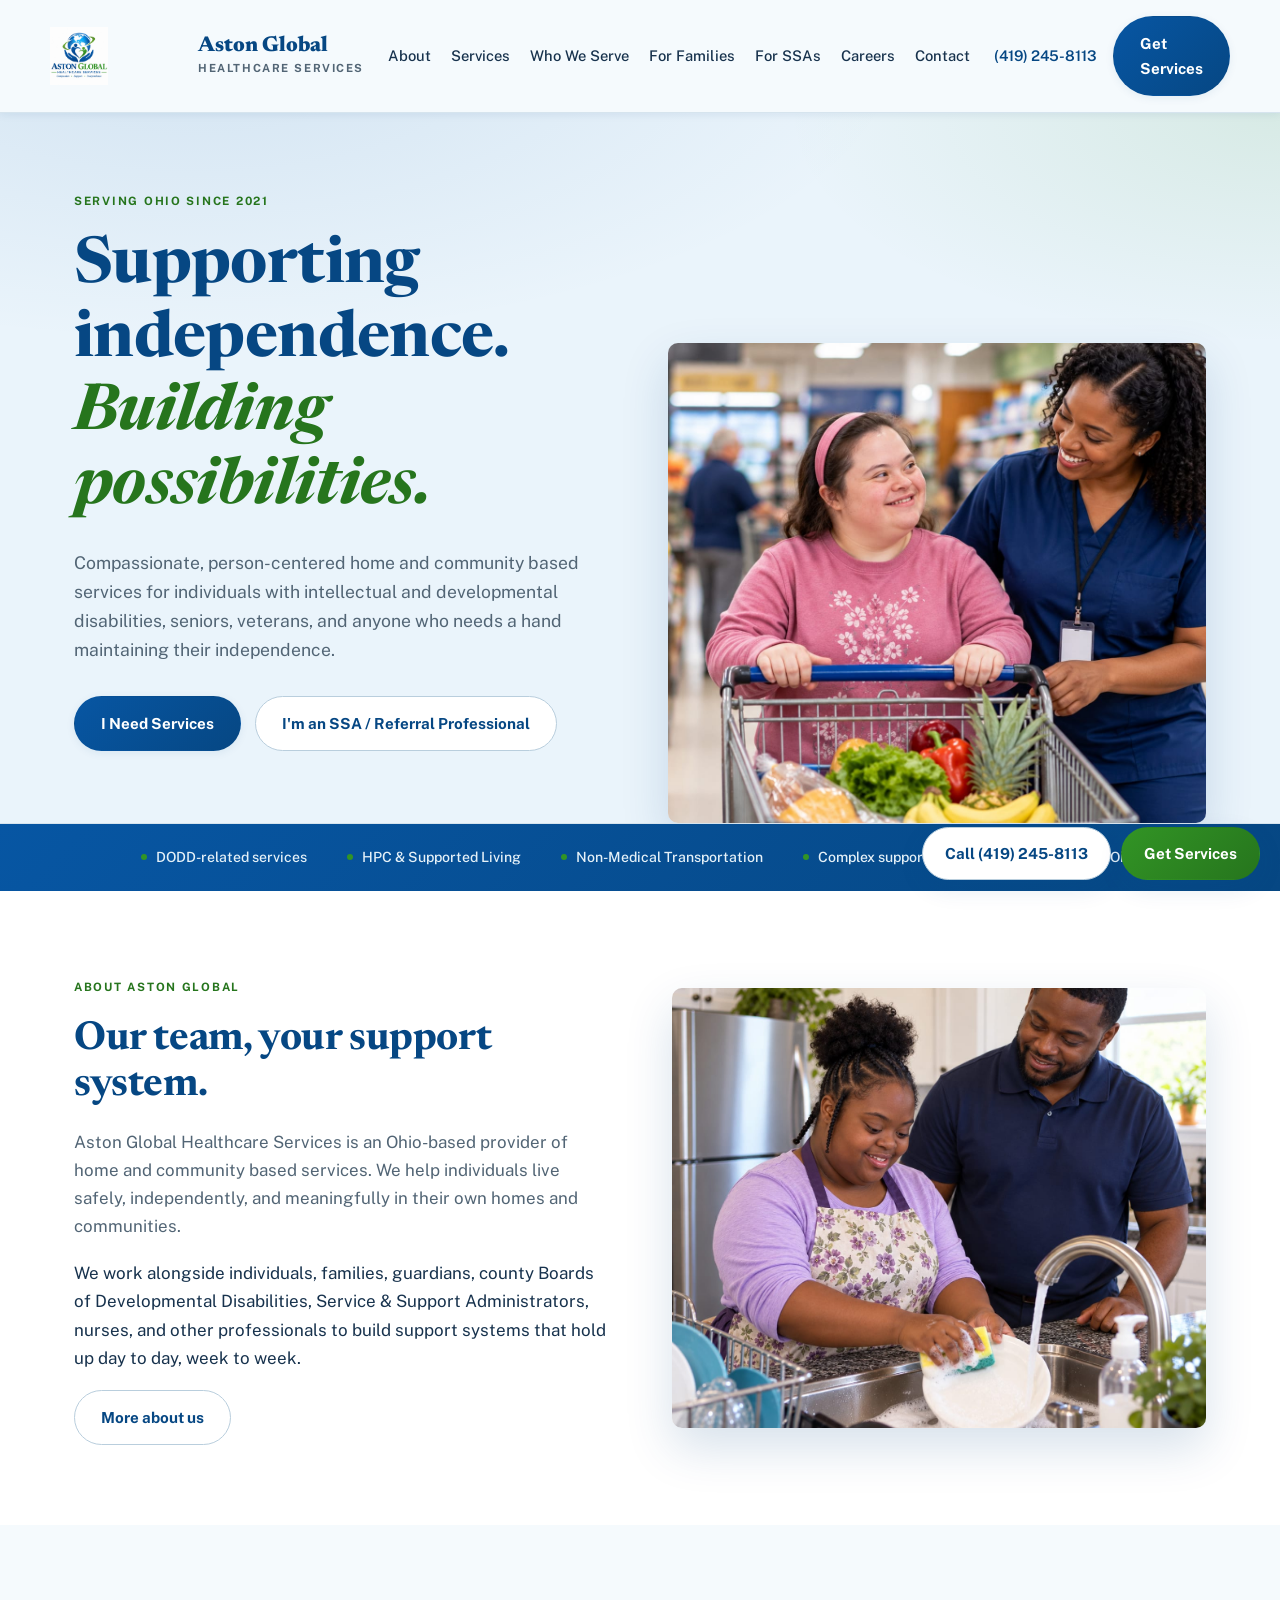
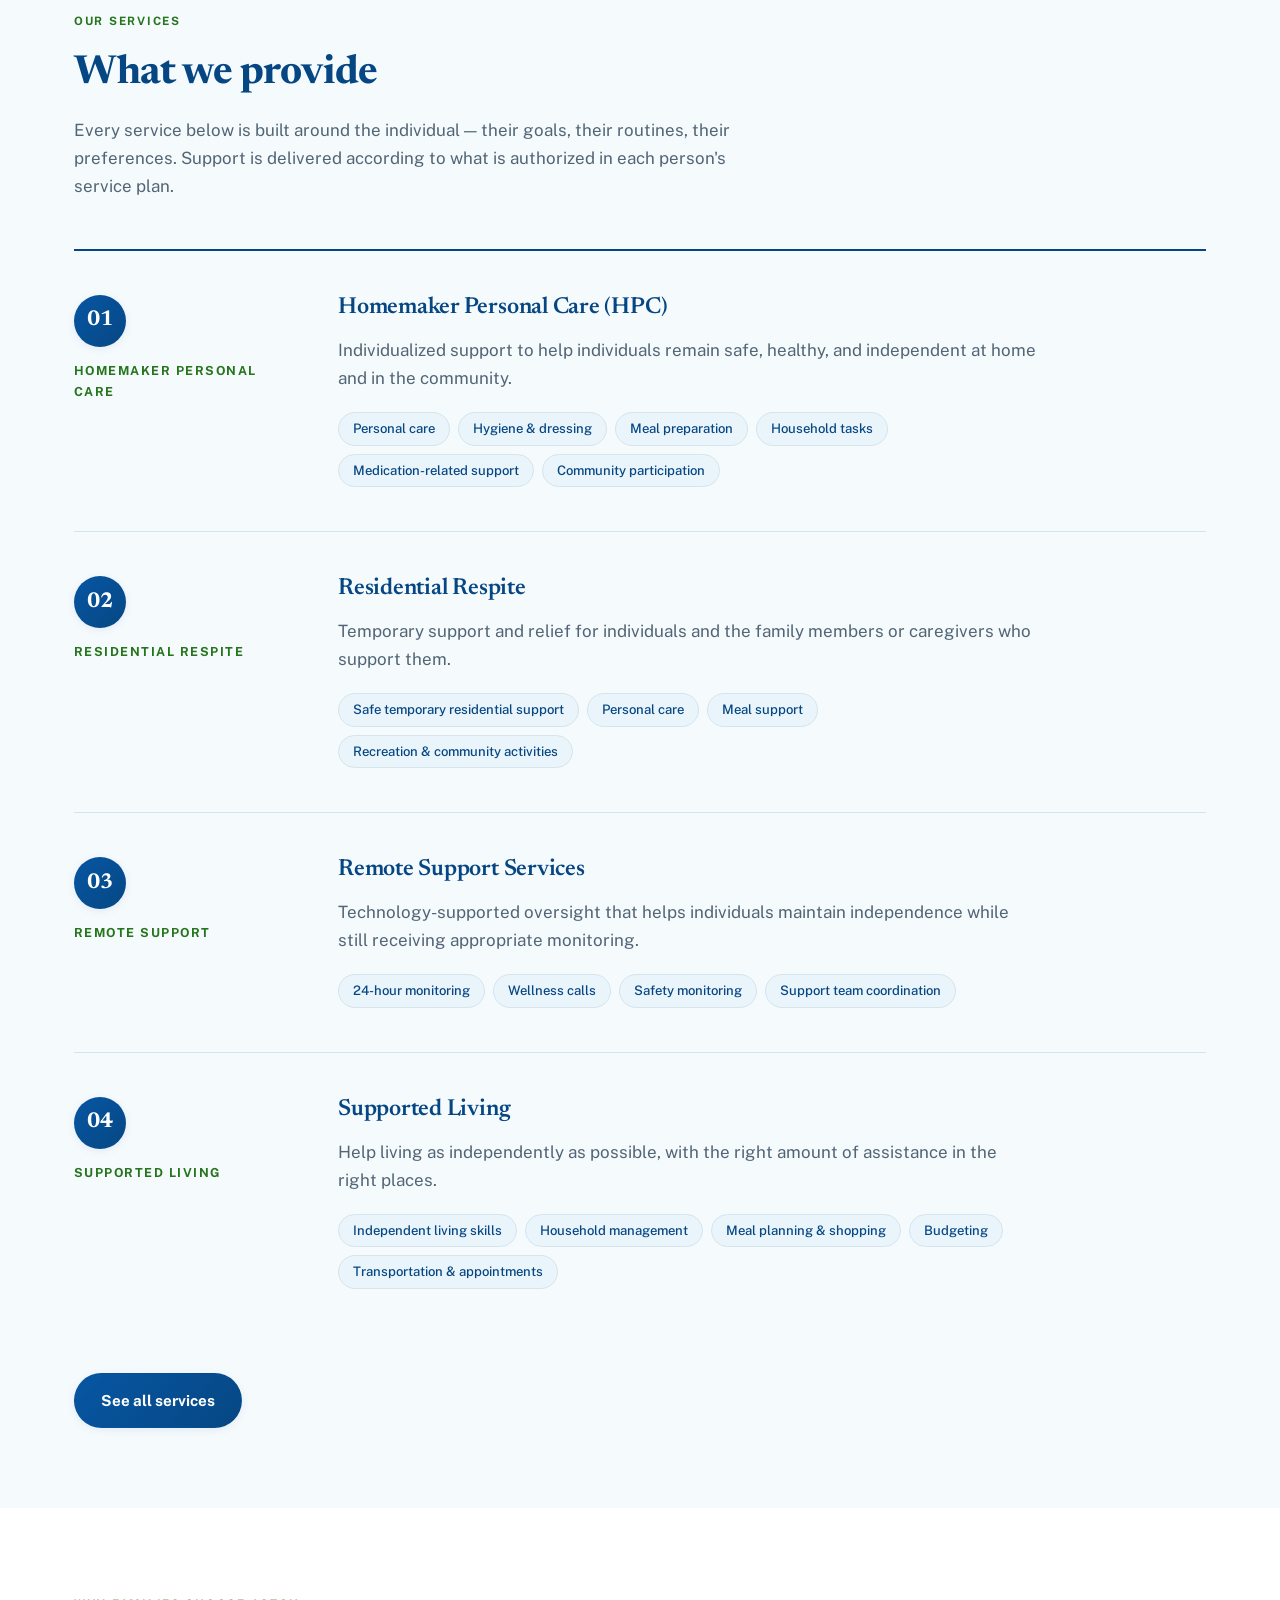
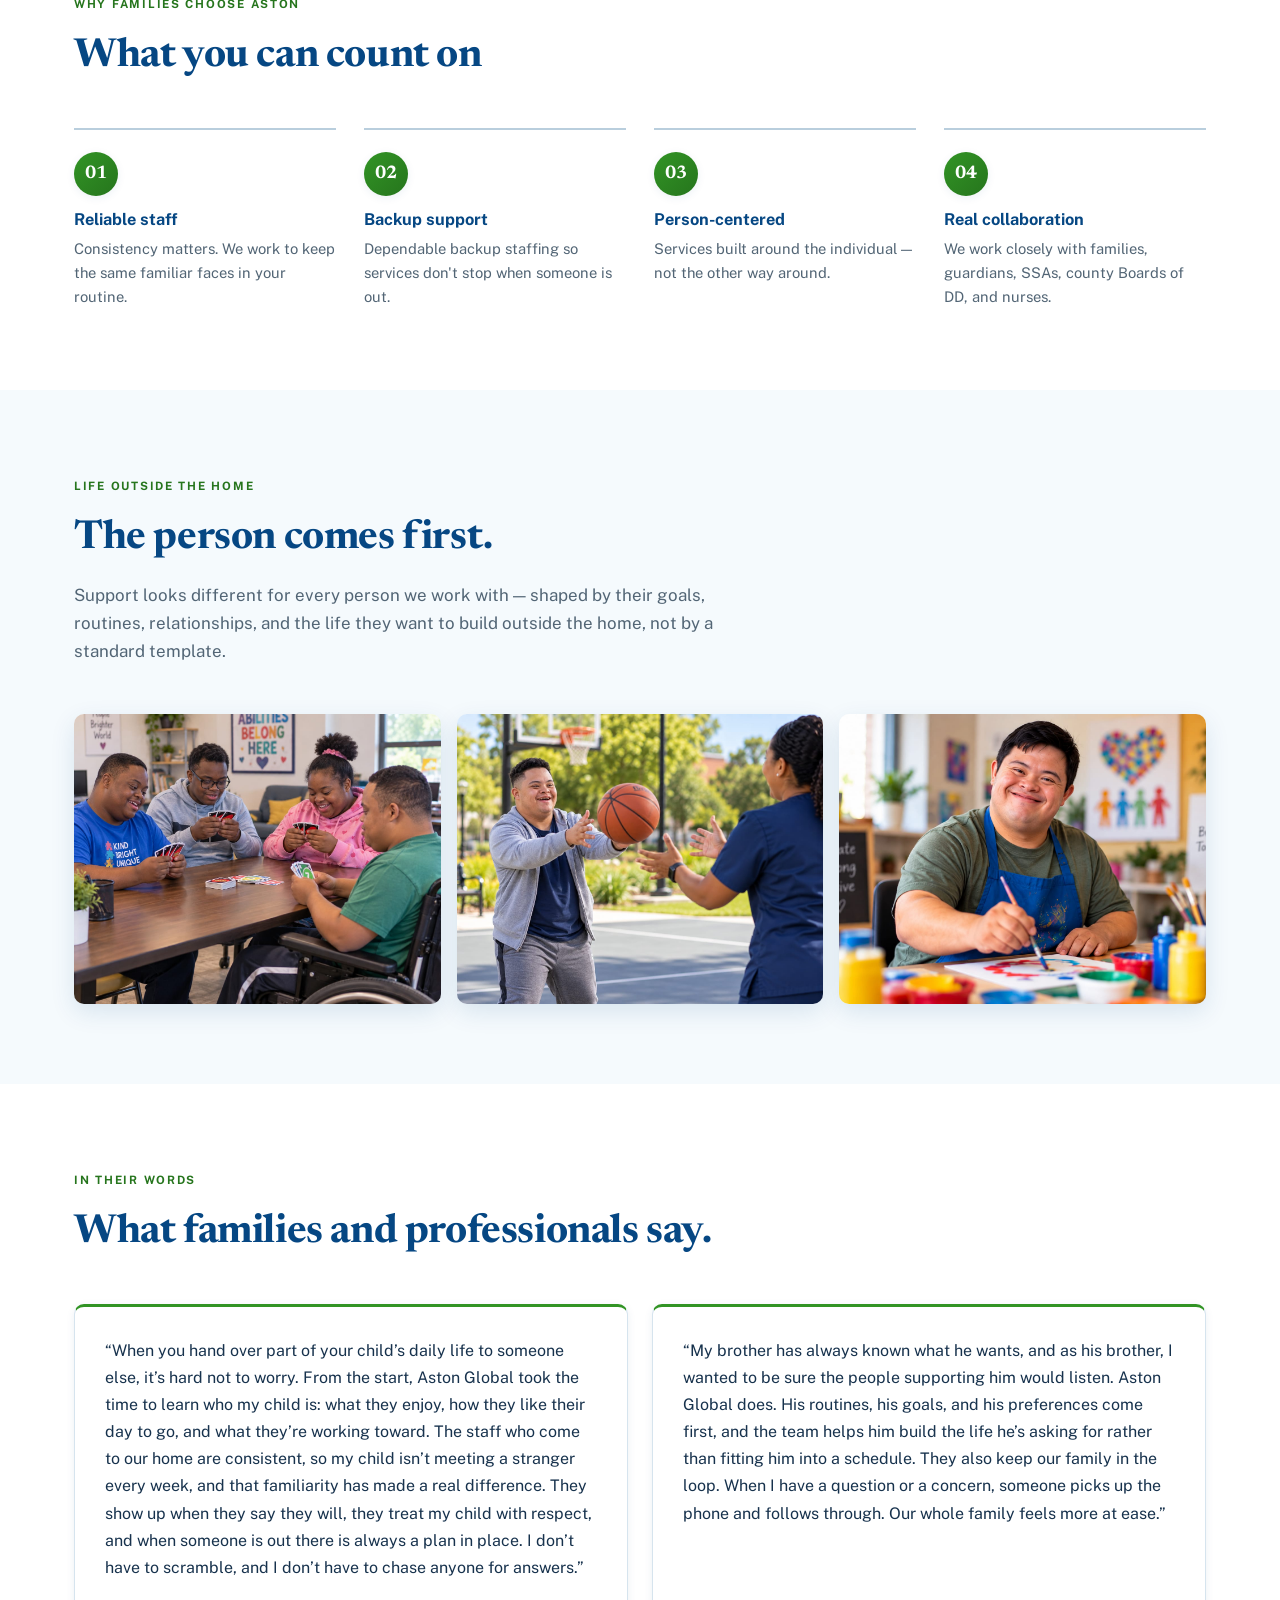
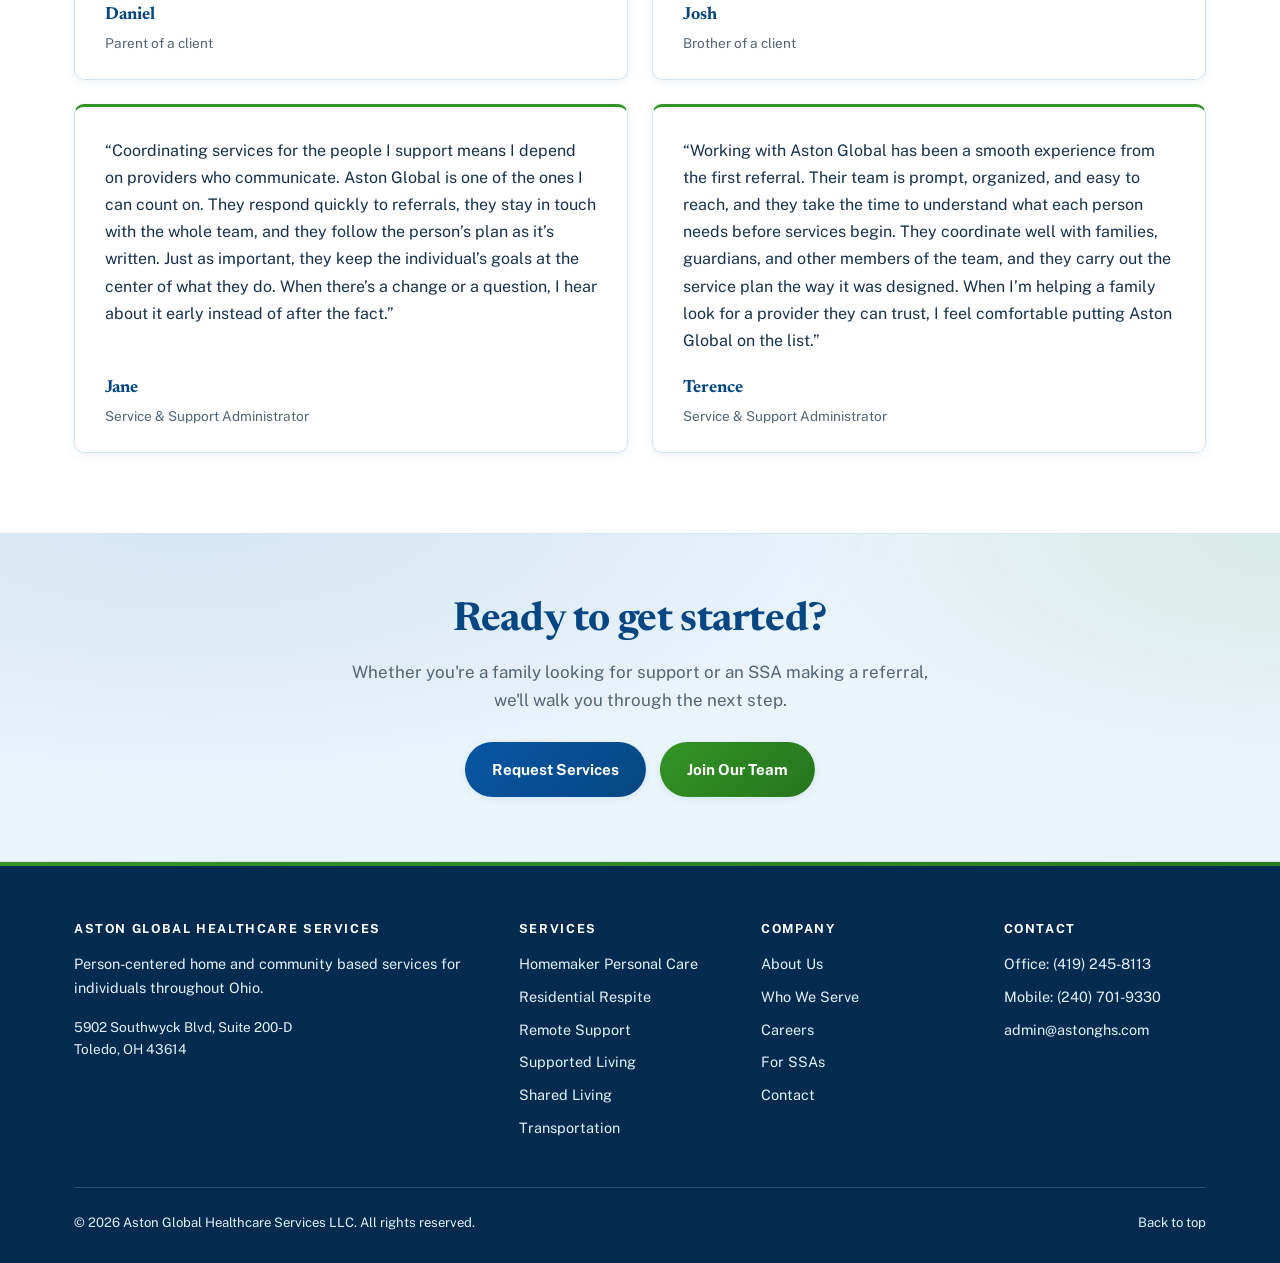
==== commit 2d7b1c5f: "Add files via upload" ====
--- a/index.html
+++ b/index.html
@@ -318,5 +318,10 @@
 })();
 document.getElementById('year').textContent = new Date().getFullYear();
 </script>
+<div class="sticky-cta" role="complementary" aria-label="Quick contact">
+  <a class="btn btn-ghost sticky-call" href="tel:+14192458113">Call (419) 245-8113</a>
+  <a class="btn btn-accent sticky-get" href="get-services.html">Get Services</a>
+</div>
+
 </body>
 </html>
--- a/styles.css
+++ b/styles.css
@@ -308,3 +308,13 @@
 .quote footer strong{ font-family:var(--serif); font-size:1.1rem; color:var(--primary-dk); }
 .quote footer span{ font-size:.85rem; color:var(--muted); }
 @media (max-width: 800px){ .testimonials{ grid-template-columns:1fr; } }
+
+/* Sticky call / get services buttons */
+.sticky-cta{ position:fixed; right:20px; bottom:20px; z-index:90; display:flex; gap:10px; }
+.sticky-cta .btn{ padding:13px 22px; box-shadow:var(--shadow-md); white-space:nowrap; }
+@media (max-width: 620px){
+  .sticky-cta{ left:0; right:0; bottom:0; gap:8px; padding:10px 12px calc(10px + env(safe-area-inset-bottom, 0px)); background:var(--paper); border-top:1px solid var(--line); box-shadow:0 -4px 16px rgba(6,71,131,.12); }
+  .sticky-cta .btn{ flex:1; text-align:center; padding:14px 8px; font-size:.95rem; box-shadow:none; }
+  body{ padding-bottom:76px; }
+}
+@media print{ .sticky-cta{ display:none; } }
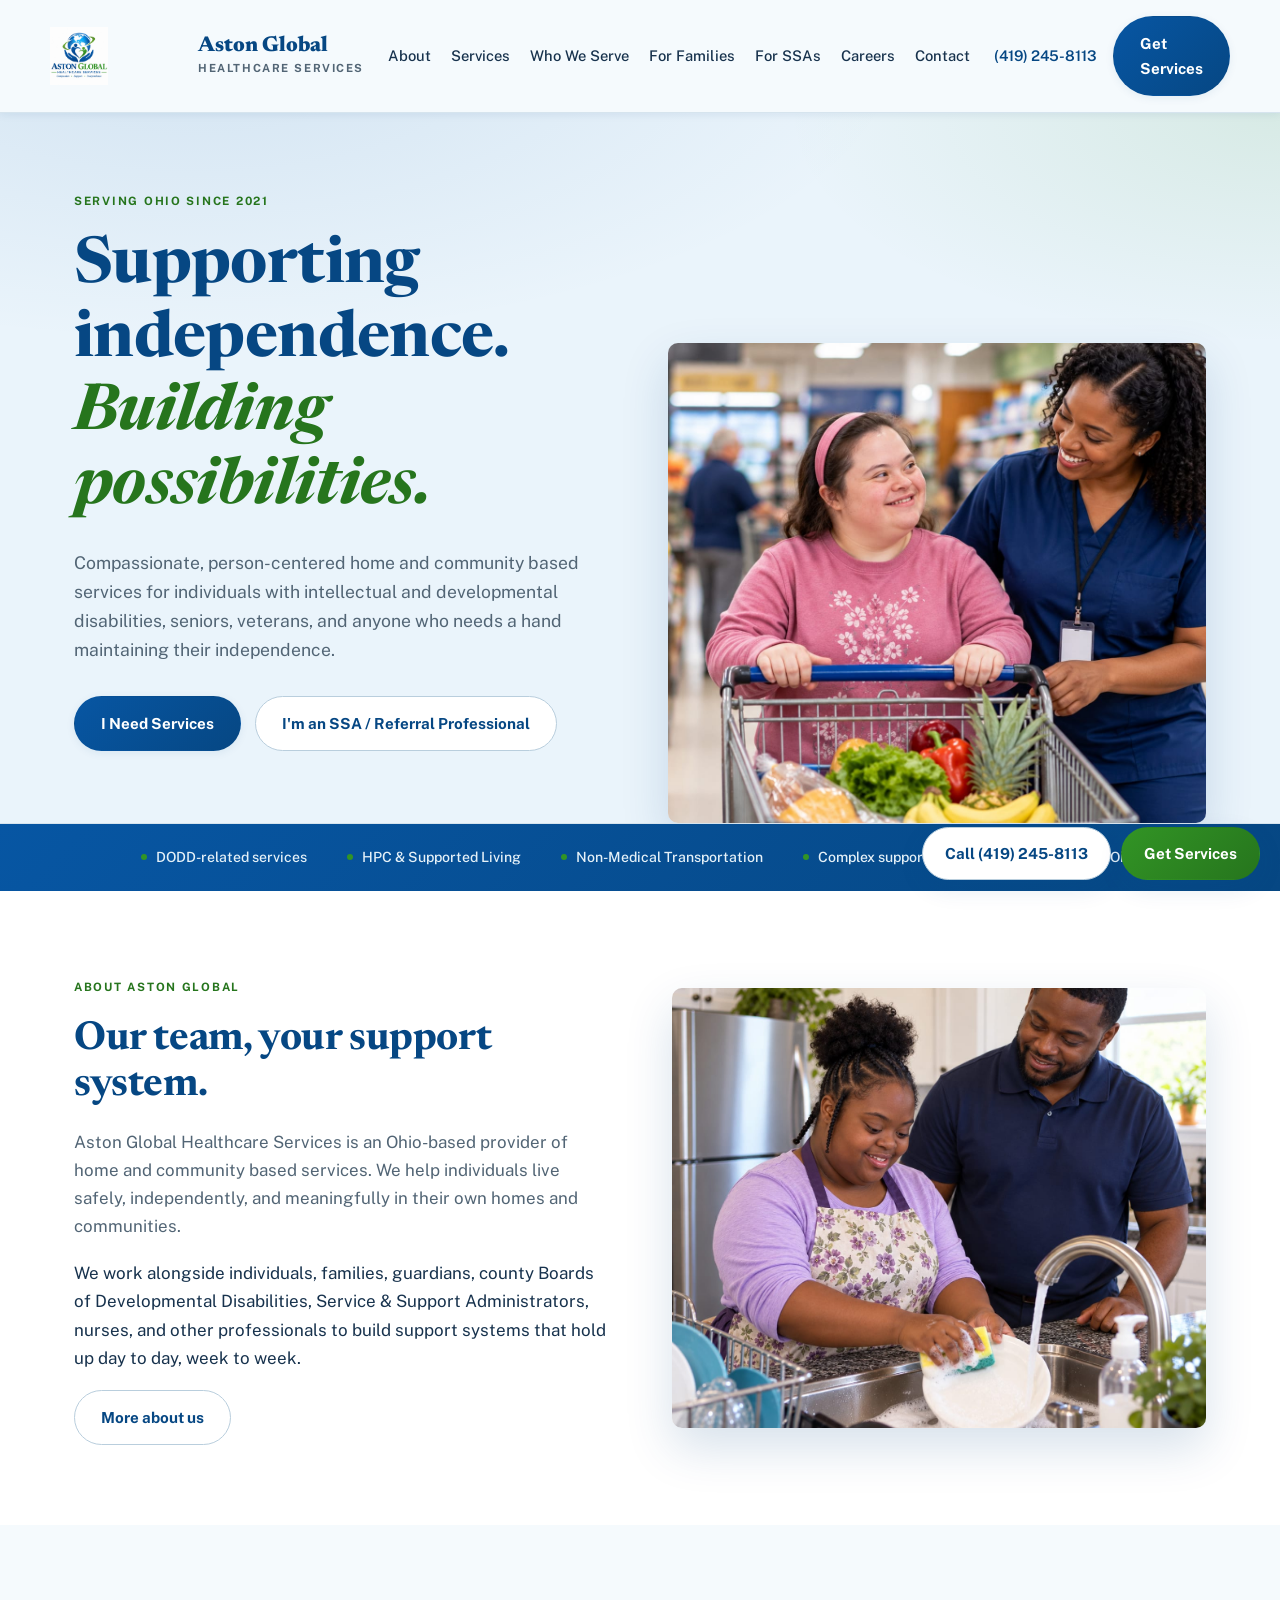
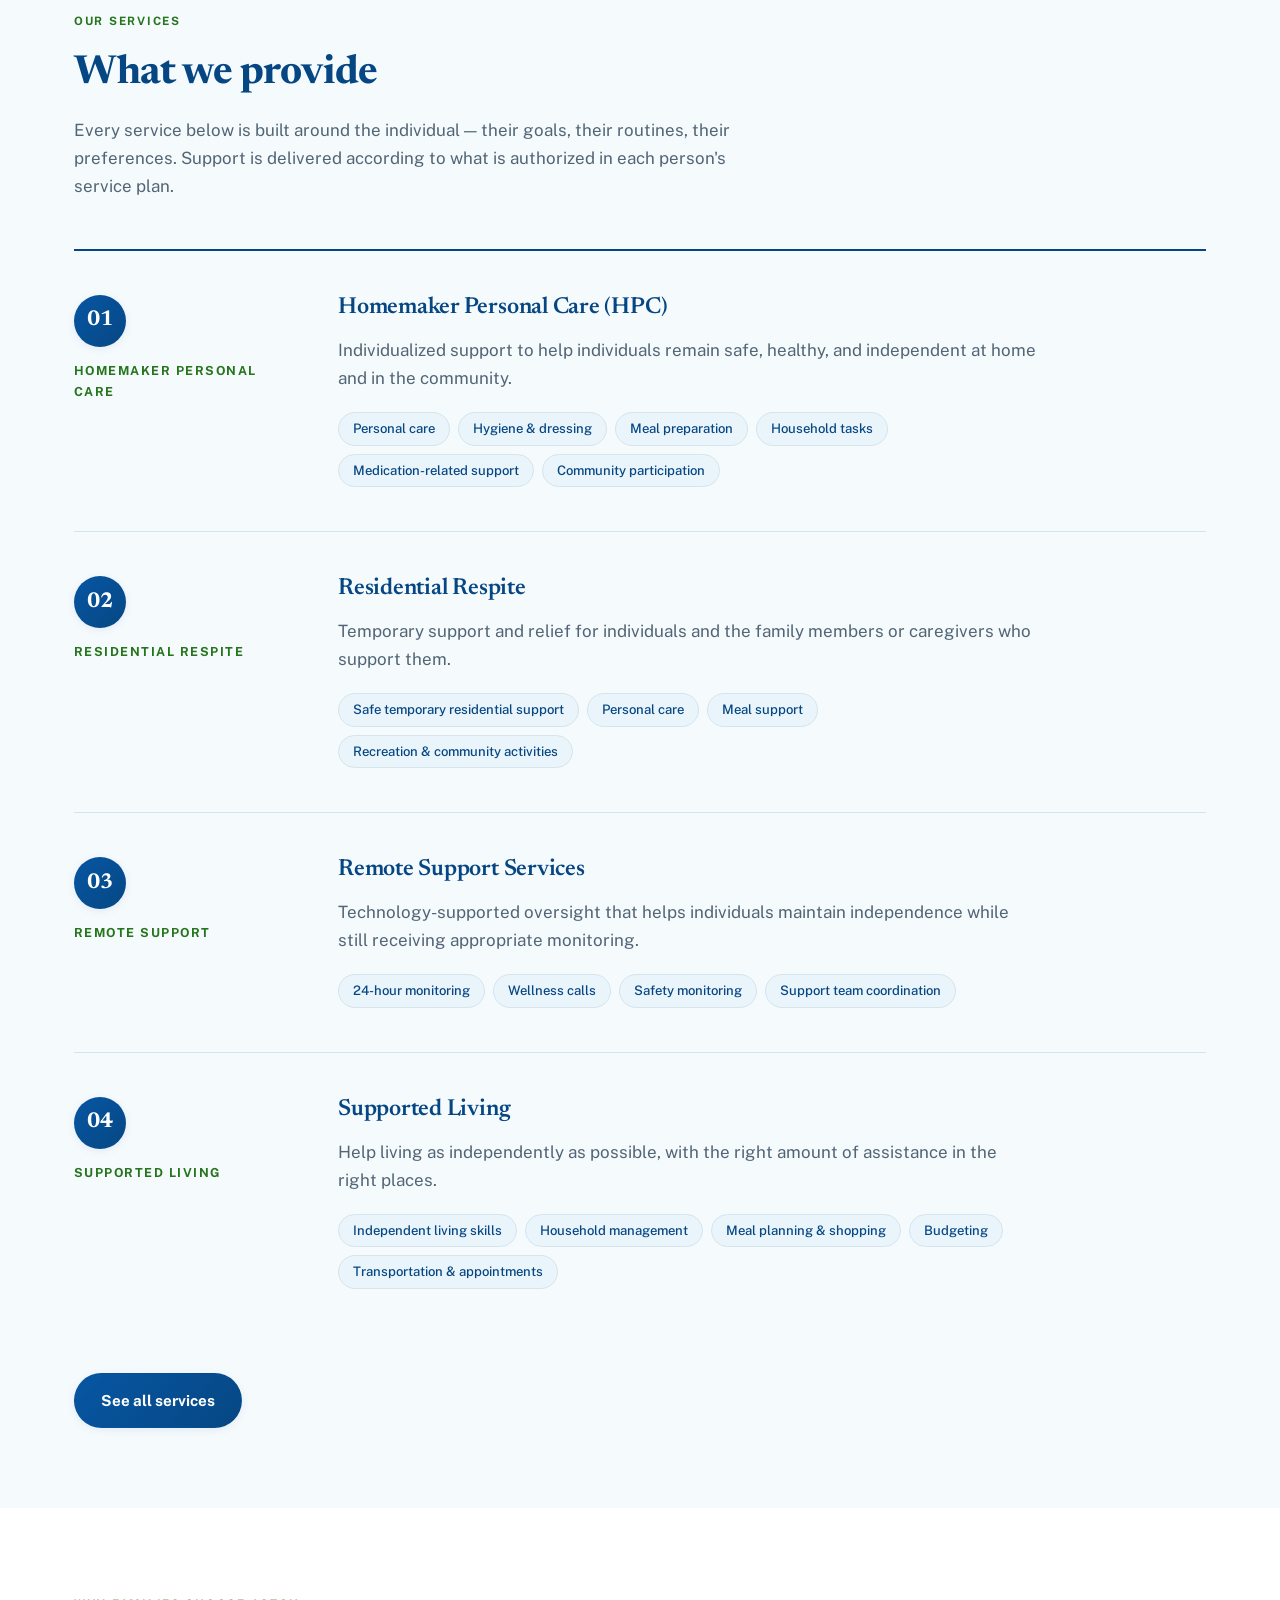
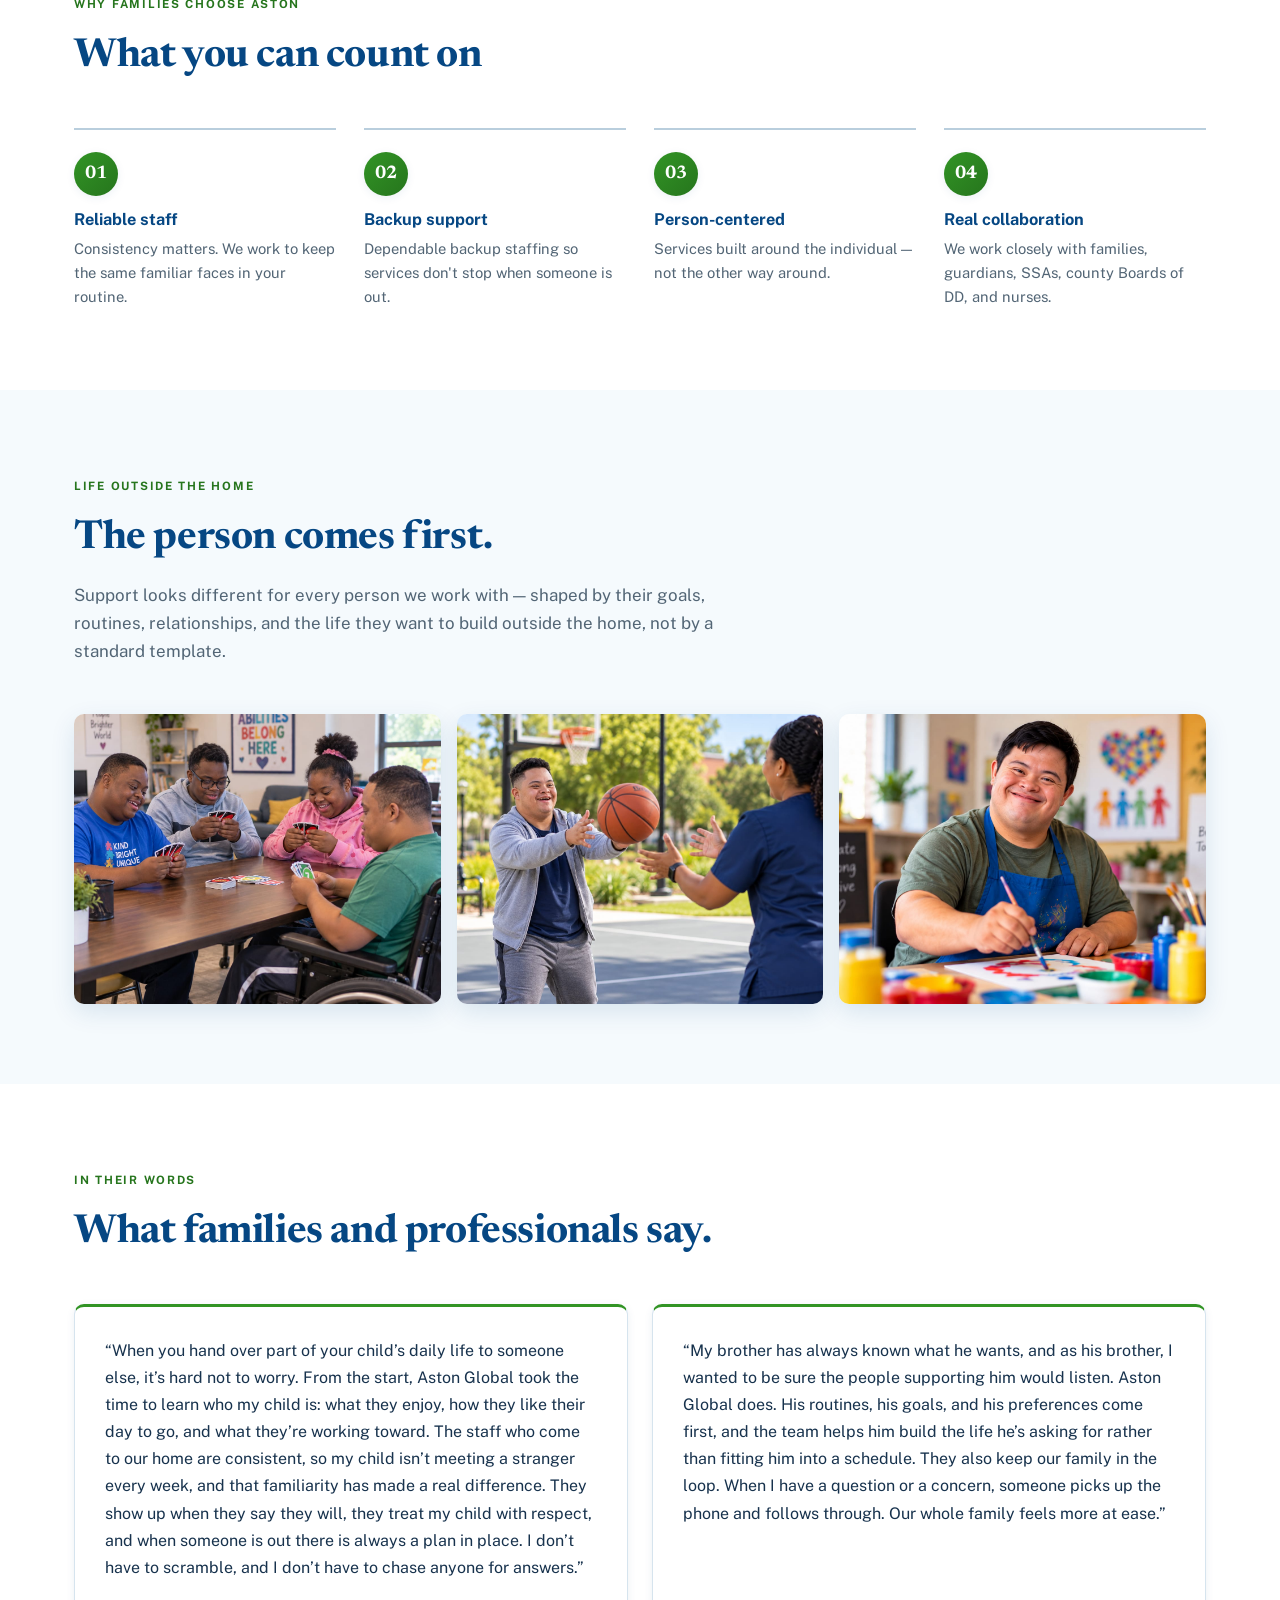
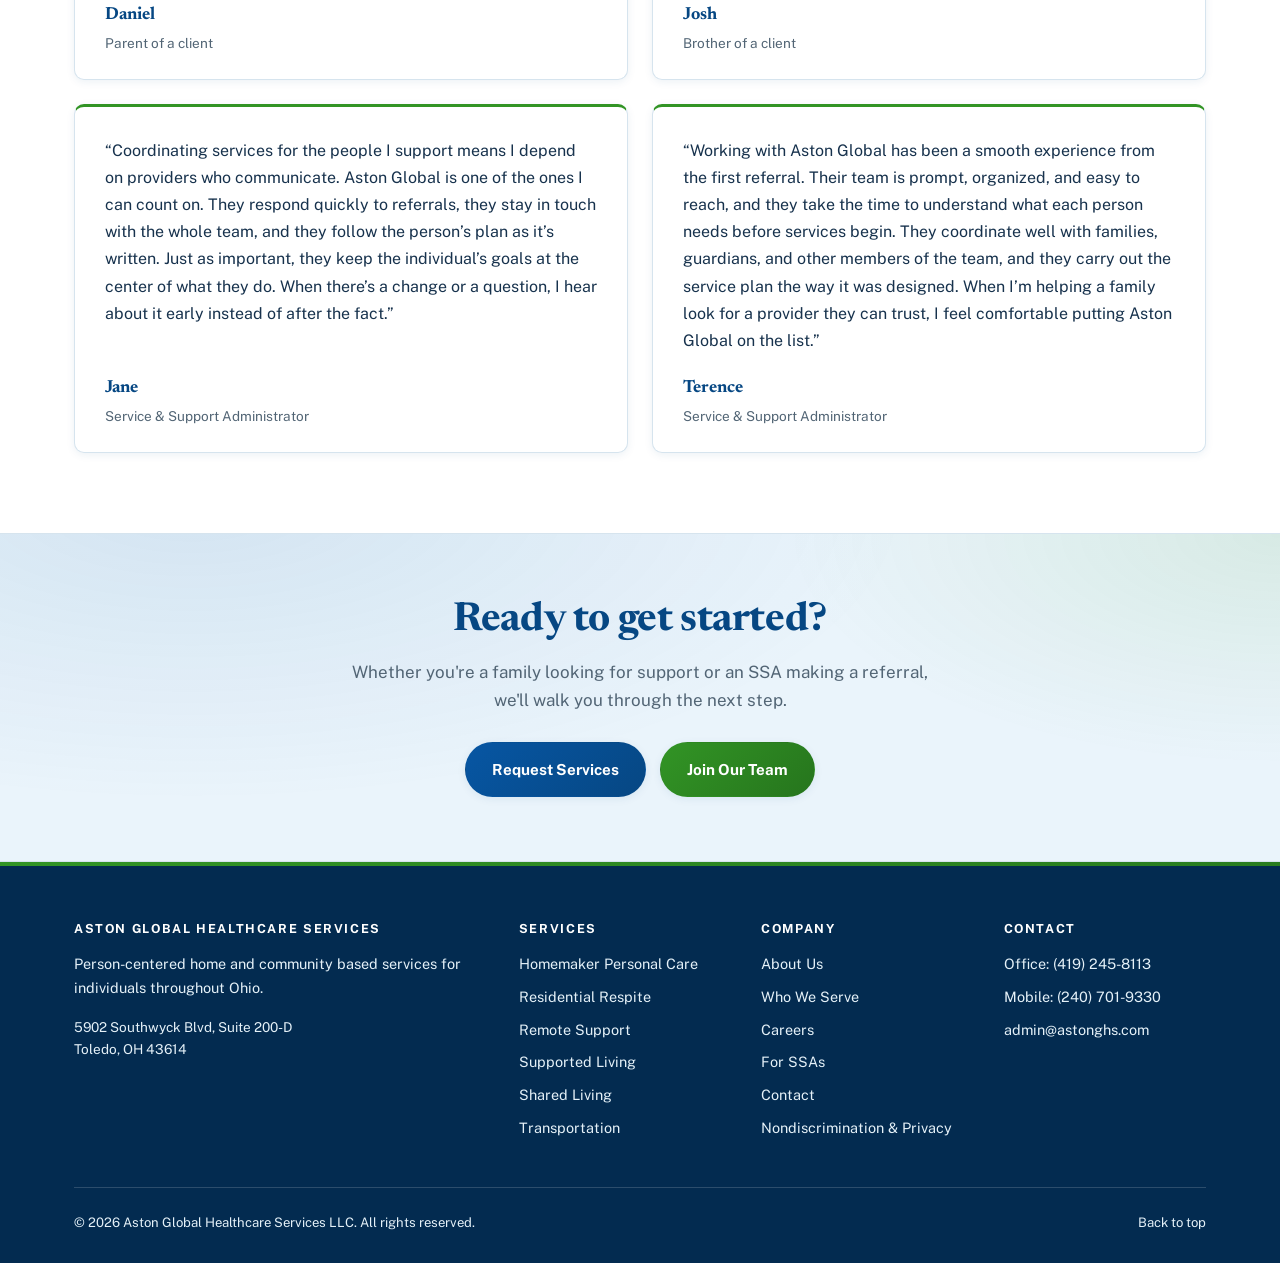
==== commit d1ec4e49: "Add files via upload" ====
--- a/index.html
+++ b/index.html
@@ -287,6 +287,7 @@
           <li><a href="careers.html">Careers</a></li>
           <li><a href="professionals.html">For SSAs</a></li>
           <li><a href="contact.html">Contact</a></li>
+          <li><a href="privacy.html">Nondiscrimination &amp; Privacy</a></li>
         </ul>
       </div>
       <div>
--- a/styles.css
+++ b/styles.css
@@ -318,3 +318,25 @@
   body{ padding-bottom:76px; }
 }
 @media print{ .sticky-cta{ display:none; } }
+
+/* FAQ */
+.faq{ margin-top:28px; border-top:1px solid var(--line); }
+.faq details{ border-bottom:1px solid var(--line); }
+.faq summary{ cursor:pointer; list-style:none; padding:20px 44px 20px 0; position:relative; font-family:var(--serif); font-size:1.2rem; font-weight:600; color:var(--primary-dk); }
+.faq summary::-webkit-details-marker{ display:none; }
+.faq summary::after{ content:"+"; position:absolute; right:6px; top:50%; transform:translateY(-50%); font-family:var(--sans); font-size:1.6rem; font-weight:400; color:var(--accent-dk); transition:transform .2s ease; }
+.faq details[open] summary::after{ content:"\2212"; }
+.faq summary:hover{ color:var(--primary); }
+.faq summary:focus-visible{ outline:2px solid var(--primary); outline-offset:2px; }
+.faq details p{ margin:0 0 22px; max-width:64ch; line-height:1.7; }
+
+.btns{ display:flex; flex-wrap:wrap; gap:14px; }
+
+/* Legal / policy pages */
+.legal{ max-width:820px; }
+.legal h2{ margin-top:0; }
+.legal h3{ margin:32px 0 10px; font-size:1.25rem; }
+.legal p, .legal li{ line-height:1.75; }
+.legal ul{ margin:0 0 1em; padding-left:1.3em; }
+.legal li{ margin-bottom:10px; }
+.legal-updated{ margin:14px 0 0; font-size:.9rem; color:var(--muted); }
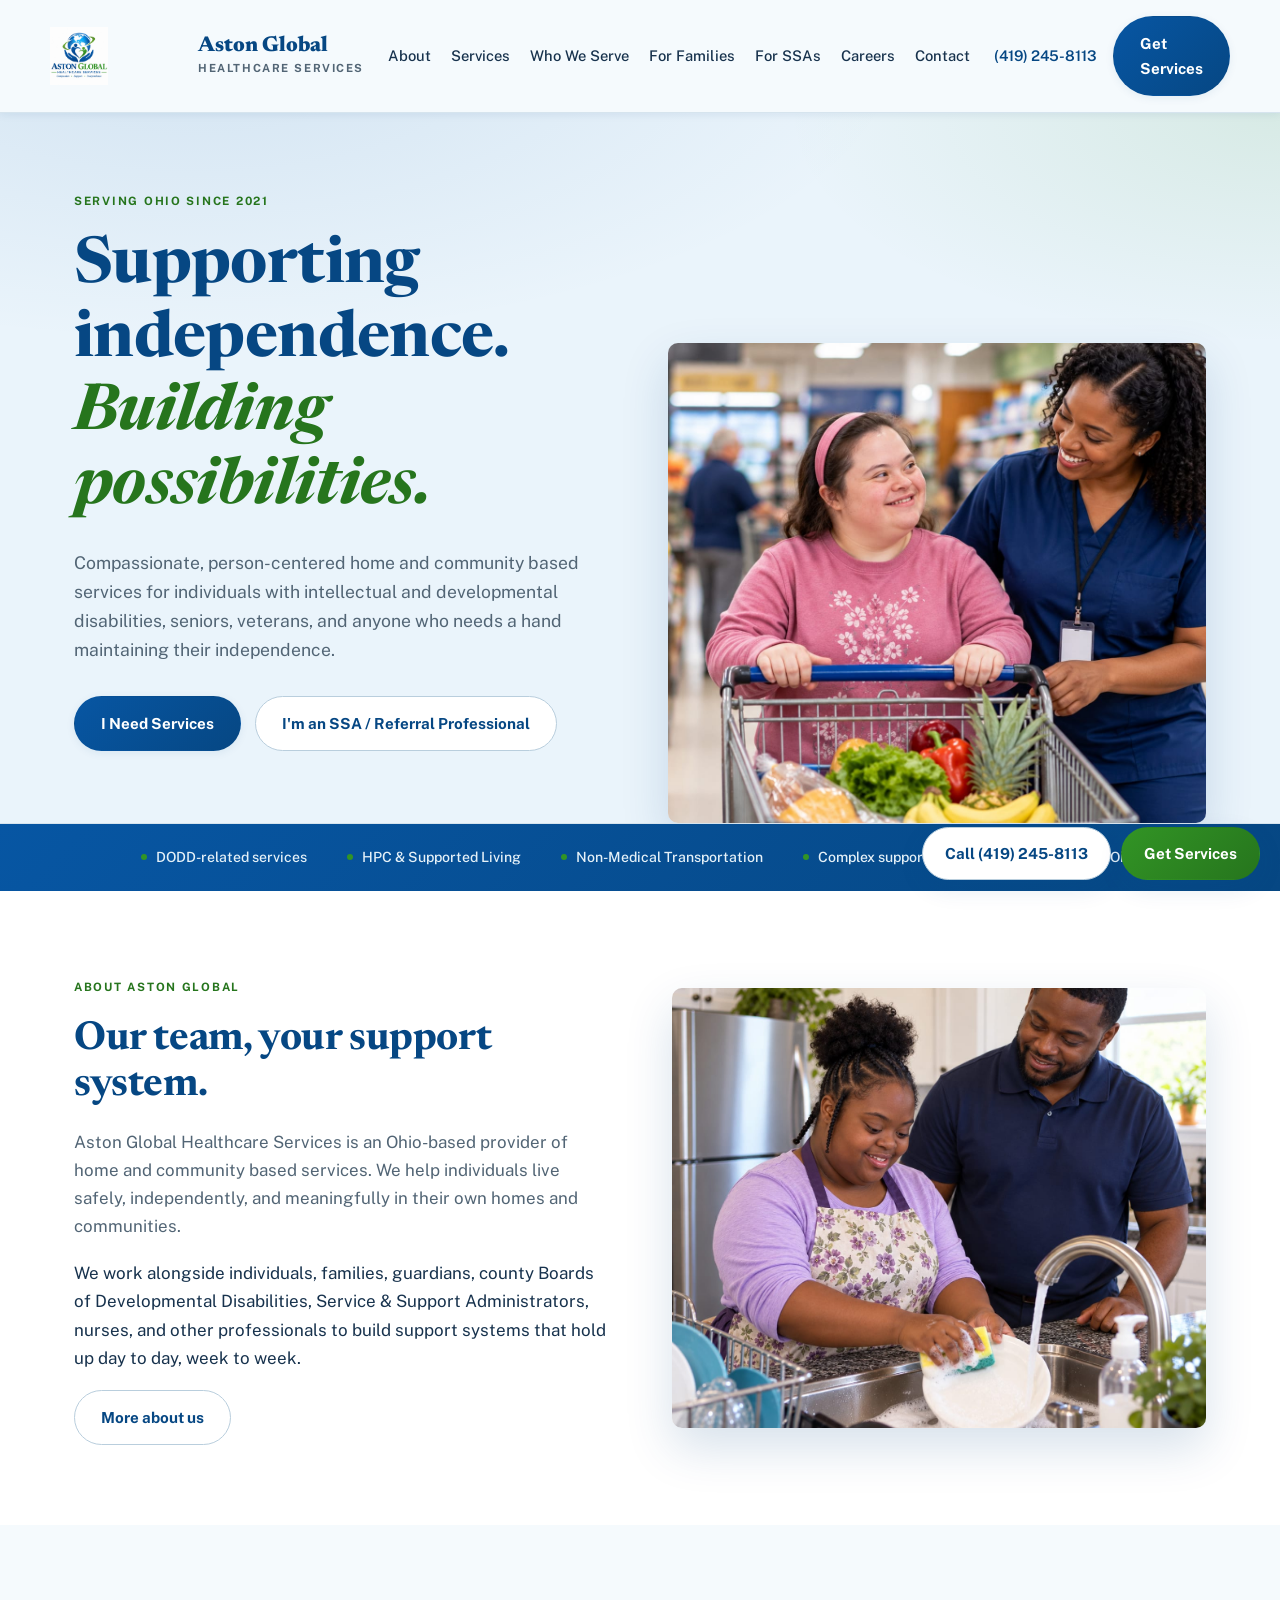
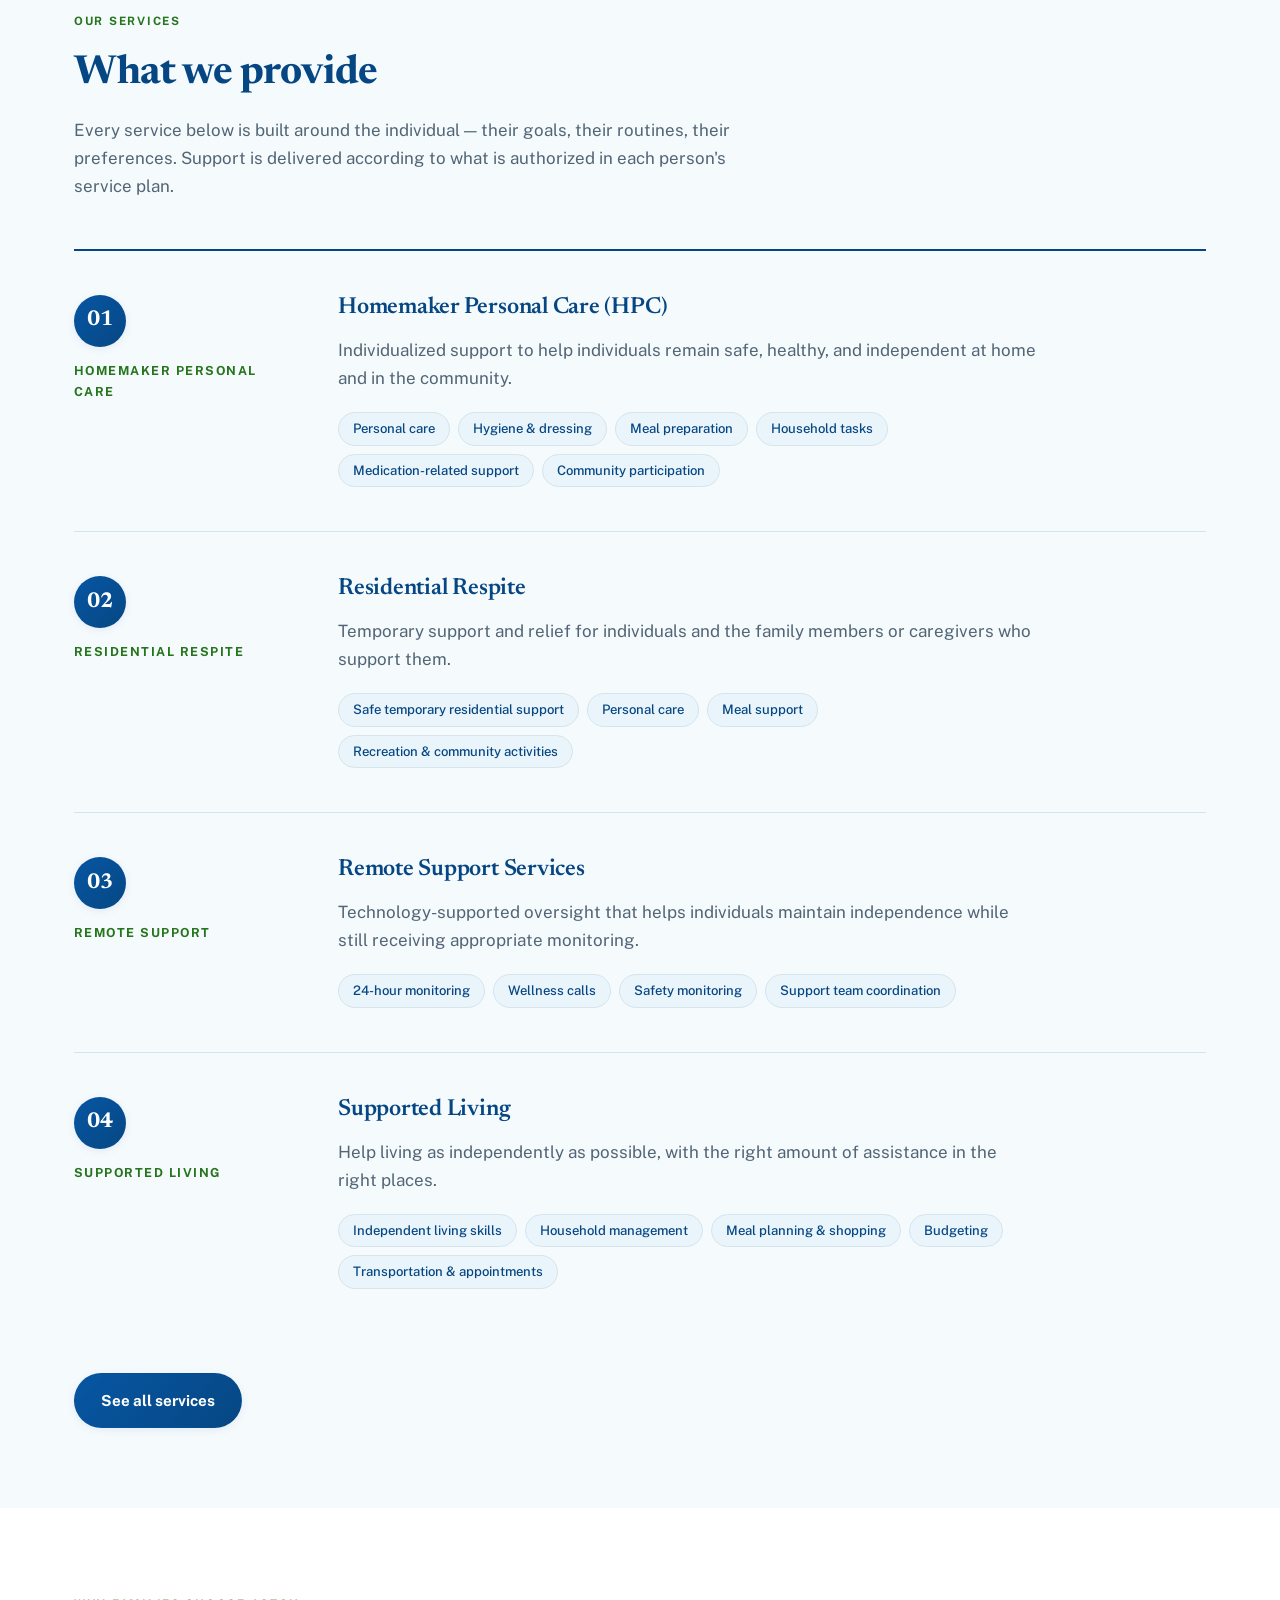
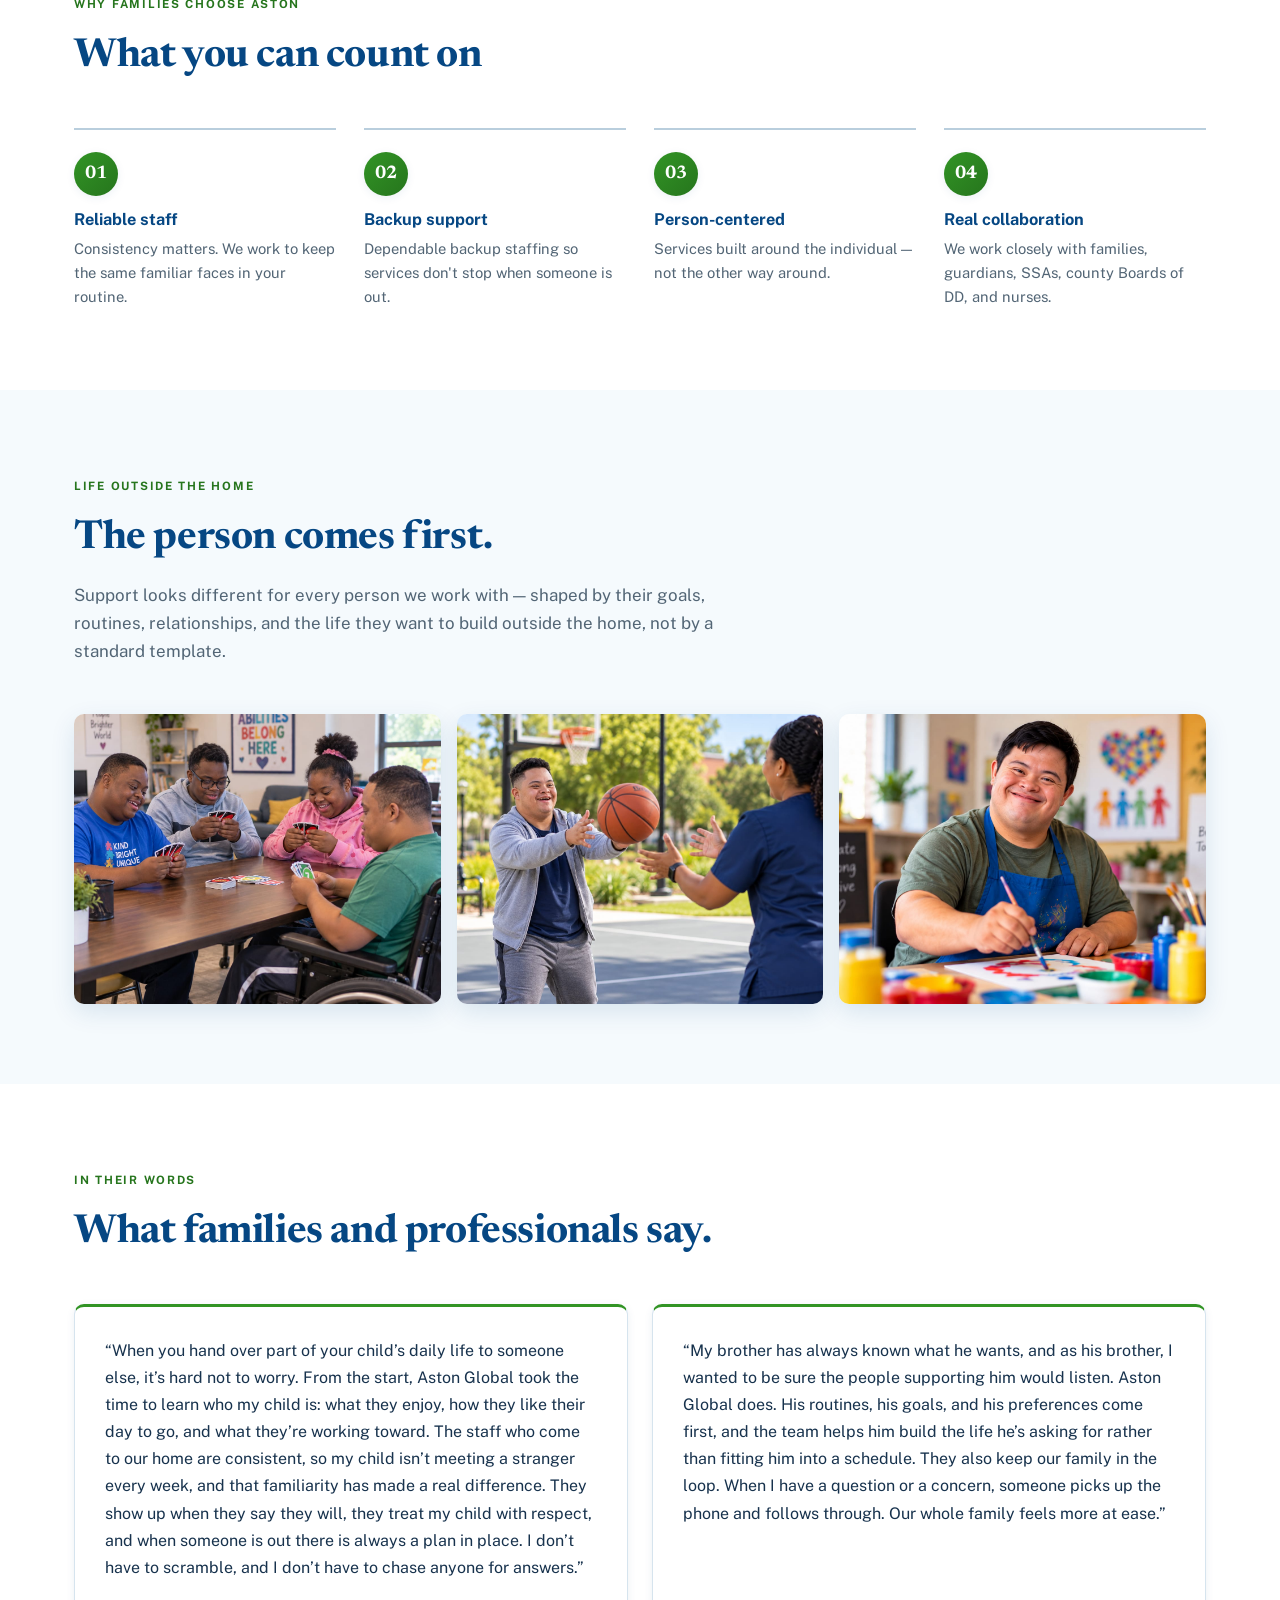
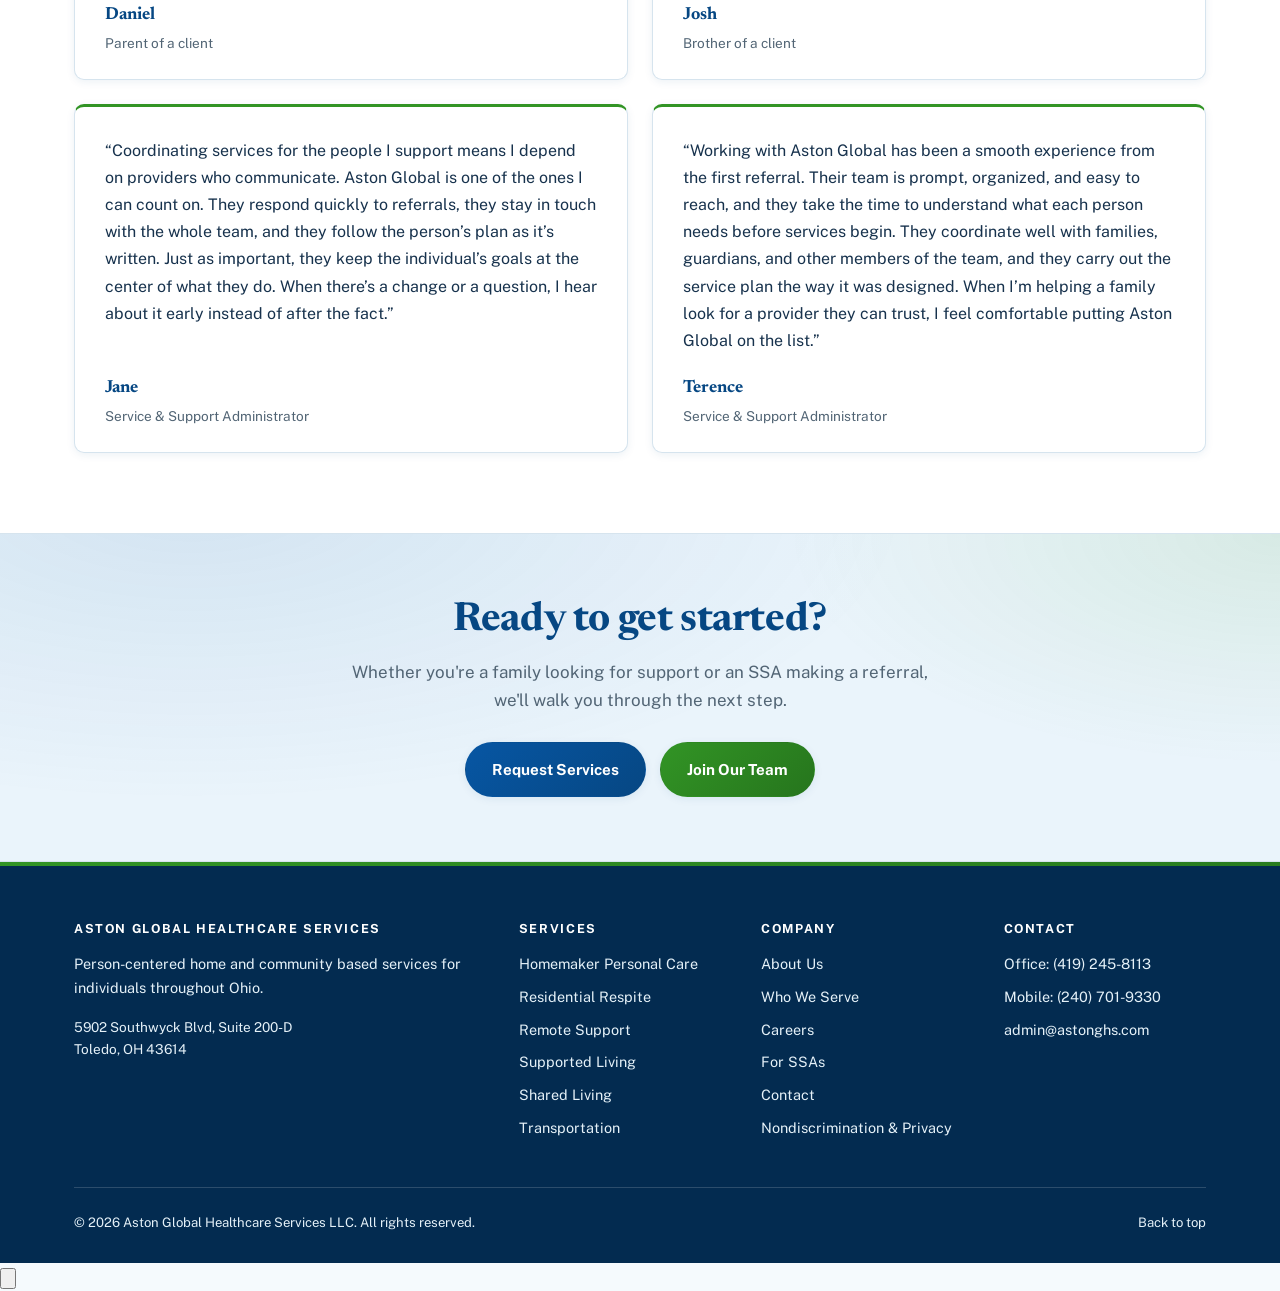
==== commit 5a2c860f: "Add files via upload" ====
--- a/index.html
+++ b/index.html
@@ -324,5 +324,136 @@
   <a class="btn btn-accent sticky-get" href="get-services.html">Get Services</a>
 </div>
 
+<div class="ag-chatbot" id="ag-chatbot">
+  <button type="button" class="ag-chat-toggle" aria-expanded="false" aria-controls="ag-chat-panel" aria-label="Open Ava, our chat assistant">
+    <svg viewBox="0 0 24 24" fill="none" stroke="currentColor" stroke-width="2" stroke-linecap="round" stroke-linejoin="round" aria-hidden="true"><path d="M21 11.5a8.4 8.4 0 0 1-1 4 8.5 8.5 0 0 1-7.5 4.5 8.4 8.4 0 0 1-4-1L3 20l1-5.5a8.4 8.4 0 0 1-1-4A8.5 8.5 0 0 1 11.5 3a8.5 8.5 0 0 1 9.5 8.5z"/></svg>
+  </button>
+  <div class="ag-chat-panel" id="ag-chat-panel" hidden role="dialog" aria-label="Ava, Aston Global chat assistant">
+    <div class="ag-chat-head">
+      <span>Ava &middot; Aston Global</span>
+      <button type="button" class="ag-chat-close" aria-label="Close chat">&times;</button>
+    </div>
+    <div class="ag-chat-log" role="log" aria-live="polite"></div>
+    <div class="ag-chat-chips"></div>
+    <form class="ag-chat-form">
+      <input type="text" class="ag-chat-input" placeholder="Type a question…" aria-label="Type a question">
+      <button type="submit" class="ag-chat-send" aria-label="Send">
+        <svg viewBox="0 0 24 24" fill="none" stroke="currentColor" stroke-width="2" stroke-linecap="round" stroke-linejoin="round" aria-hidden="true"><path d="m3 11 18-8-8 18-2-8-8-2z"/></svg>
+      </button>
+    </form>
+    <p class="ag-chat-note">Automated answers based on common questions. For anything specific, call <a href="tel:+14192458113">(419) 245-8113</a>.</p>
+  </div>
+</div>
+<script>
+(function(){
+  var KB = [
+    { q: "What services do you offer?", k: ["service","services","offer","provide","help with"],
+      a: "We offer Homemaker Personal Care, Residential Respite, Remote Support, Supported Living, Shared Living, Participant-Directed HPC, and Non-Medical Transportation. You can see details on our <a href=\"services.html\">Services page</a>." },
+    { q: "Who qualifies for services?", k: ["qualify","eligib","eligible","who can","requirements"],
+      a: "Eligibility is set by the funding program, not by us. For developmental disabilities, it's usually determined through your county Board of Developmental Disabilities. Older adults are typically assessed through programs like PASSPORT. Not sure where to start? Call us at (419) 245-8113 and we'll point you in the right direction." },
+    { q: "What does it cost?", k: ["cost","price","pay","fee","expensive","insurance","waiver"],
+      a: "Most of our services are paid for through Ohio programs such as DODD waivers and PASSPORT, not billed directly to families. Whether any cost-share applies depends on your program, and your SSA or case manager can confirm." },
+    { q: "How do referrals work?", k: ["referral","refer","how do i start","ssa","get started","sign up"],
+      a: "You can reach out yourself through our <a href=\"get-services.html\">Get Services form</a> or by calling us, or your Service & Support Administrator can refer you. We review the request, call to learn what you need, confirm authorization, and coordinate with your team before support begins." },
+    { q: "How fast can care start?", k: ["fast","soon","quick","start date","how long","wait"],
+      a: "We respond to every request within one business day. When services actually begin depends on your authorization and matching you with the right staff. Call (419) 245-8113 and we'll tell you where things stand." },
+    { q: "What areas do you serve?", k: ["area","location","where","county","counties","toledo","ohio"],
+      a: "We're based in Toledo and serve individuals and families throughout Ohio. Call us at (419) 245-8113 to confirm coverage in your county." },
+    { q: "Can I choose my own provider?", k: ["choose","switch provider","change provider","pick"],
+      a: "Yes. You have the right to choose the provider that's the best fit for you or your family member. We're glad to talk through how we work so you can decide." },
+    { q: "How do I contact you?", k: ["contact","phone","call","email","reach you","number"],
+      a: "Call our office at (419) 245-8113 or our mobile line at (240) 701-9330, or email admin@astonghs.com. You can also use our <a href=\"contact.html\">Contact page</a>." },
+    { q: "Are you hiring?", k: ["job","career","hire","hiring","work for","employment","apply"],
+      a: "Yes, we're often looking for compassionate Direct Support Professionals. Visit our <a href=\"careers.html\">Careers page</a> for openings and how to apply." },
+    { q: "I'm an SSA making a referral", k: ["ssa referral","referral form","refer someone","professional"],
+      a: "You can find our referral process and a downloadable referral form on our <a href=\"professionals.html\">For SSAs page</a>." }
+  ];
+  var FALLBACK = "I'm not able to answer that one. The fastest way to get a real answer is to call us at <a href=\"tel:+14192458113\">(419) 245-8113</a> or use our <a href=\"get-services.html\">Get Services form</a>.";
+  var GREETING = "Hi, I'm Ava, the Aston Global assistant. I can answer quick questions about our services, eligibility, cost, referrals, and more. Tap a question below or type your own.";
+
+  function score(text, item){
+    text = text.toLowerCase();
+    var s = 0;
+    item.k.forEach(function(k){ if(text.indexOf(k) !== -1) s += k.length; });
+    return s;
+  }
+  function bestAnswer(text){
+    var best = null, bestScore = 0;
+    KB.forEach(function(item){
+      var s = score(text, item);
+      if(s > bestScore){ bestScore = s; best = item; }
+    });
+    return bestScore > 0 ? best.a : FALLBACK;
+  }
+
+  var root = document.getElementById('ag-chatbot');
+  if(!root) return;
+  var toggle = root.querySelector('.ag-chat-toggle');
+  var panel = root.querySelector('.ag-chat-panel');
+  var closeBtn = root.querySelector('.ag-chat-close');
+  var log = root.querySelector('.ag-chat-log');
+  var form = root.querySelector('.ag-chat-form');
+  var input = root.querySelector('.ag-chat-input');
+  var chipsWrap = root.querySelector('.ag-chat-chips');
+  var opened = false;
+
+  function addMsg(html, who){
+    var div = document.createElement('div');
+    div.className = 'ag-msg ag-msg-' + who;
+    div.innerHTML = html;
+    log.appendChild(div);
+    log.scrollTop = log.scrollHeight;
+  }
+
+  function buildChips(){
+    chipsWrap.innerHTML = '';
+    KB.slice(0, 6).forEach(function(item){
+      var b = document.createElement('button');
+      b.type = 'button';
+      b.className = 'ag-chip';
+      b.textContent = item.q;
+      b.addEventListener('click', function(){
+        addMsg(item.q, 'user');
+        setTimeout(function(){ addMsg(item.a, 'bot'); }, 300);
+      });
+      chipsWrap.appendChild(b);
+    });
+  }
+
+  function openChat(){
+    panel.hidden = false;
+    toggle.setAttribute('aria-expanded', 'true');
+    if(!opened){
+      opened = true;
+      addMsg(GREETING, 'bot');
+      buildChips();
+    }
+    input.focus();
+  }
+  function closeChat(){
+    panel.hidden = true;
+    toggle.setAttribute('aria-expanded', 'false');
+    toggle.focus();
+  }
+
+  toggle.addEventListener('click', function(){
+    if(panel.hidden) openChat(); else closeChat();
+  });
+  closeBtn.addEventListener('click', closeChat);
+  document.addEventListener('keydown', function(e){
+    if(e.key === 'Escape' && !panel.hidden) closeChat();
+  });
+
+  form.addEventListener('submit', function(e){
+    e.preventDefault();
+    var text = input.value.trim();
+    if(!text) return;
+    addMsg(text.replace(/</g,'&lt;'), 'user');
+    input.value = '';
+    setTimeout(function(){ addMsg(bestAnswer(text), 'bot'); }, 300);
+  });
+})();
+</script>
+
 </body>
 </html>
--- a/styles.css
+++ b/styles.css
@@ -340,3 +340,9 @@
 .legal ul{ margin:0 0 1em; padding-left:1.3em; }
 .legal li{ margin-bottom:10px; }
 .legal-updated{ margin:14px 0 0; font-size:.9rem; color:var(--muted); }
+
+/* Service icons */
+.service-top{ display:flex; align-items:center; gap:12px; margin-bottom:14px; }
+.service-top .service-num{ margin-bottom:0; }
+.service-icon{ width:52px; height:52px; border-radius:14px; display:grid; place-items:center; background:rgba(50,148,37,.12); color:var(--accent-dk); }
+.service-icon svg{ width:28px; height:28px; }
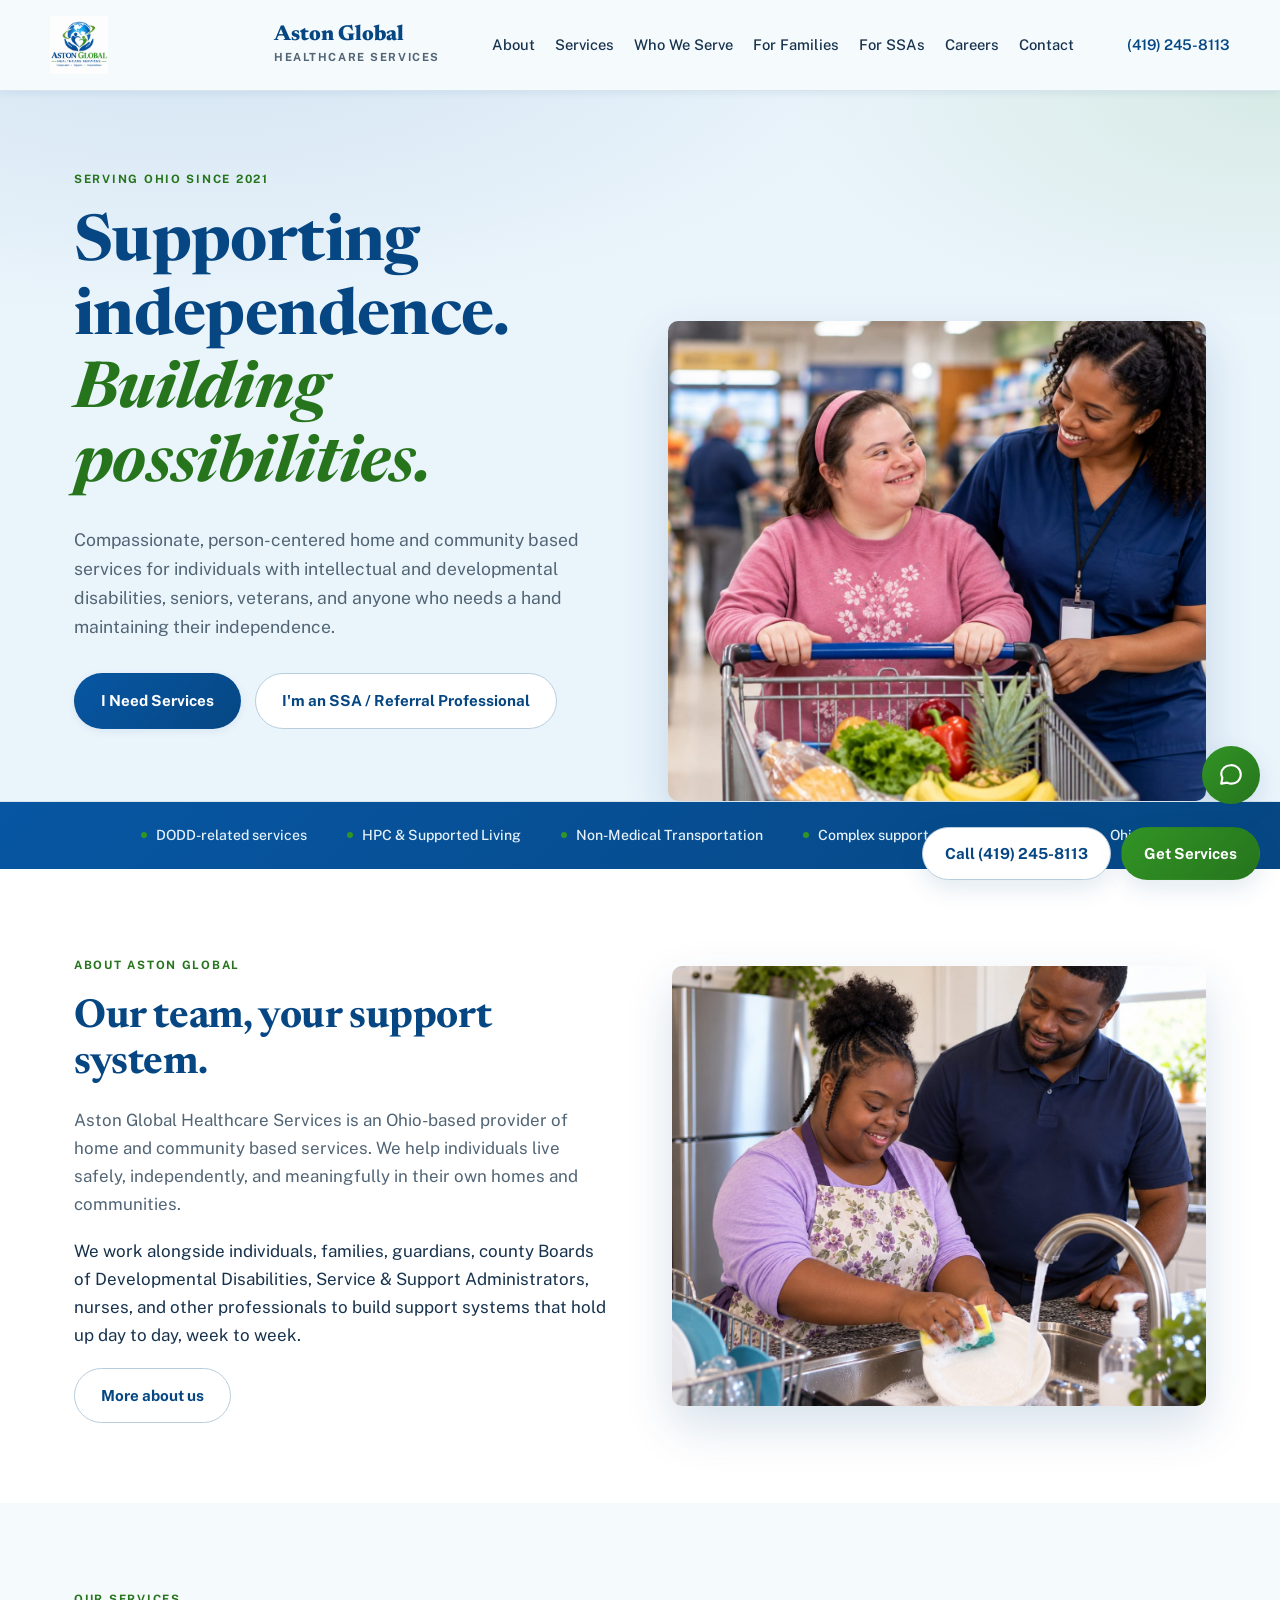
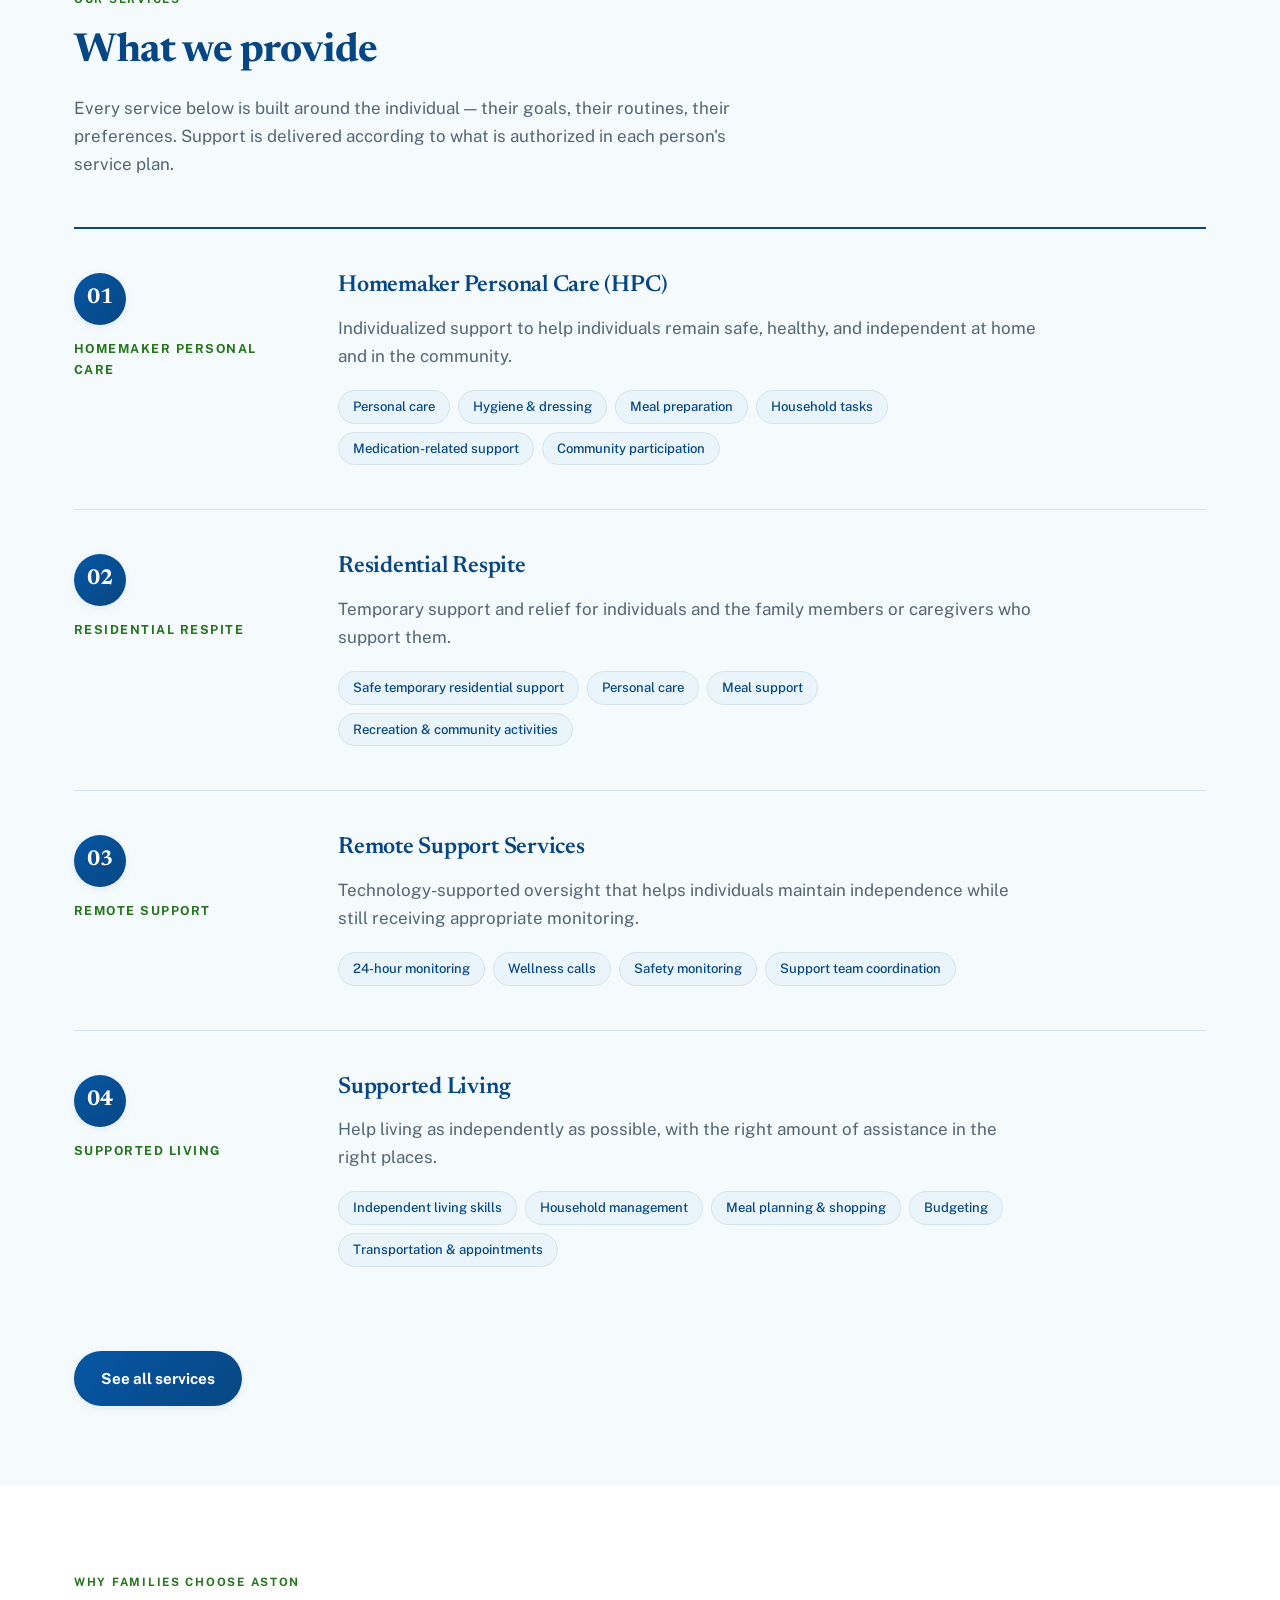
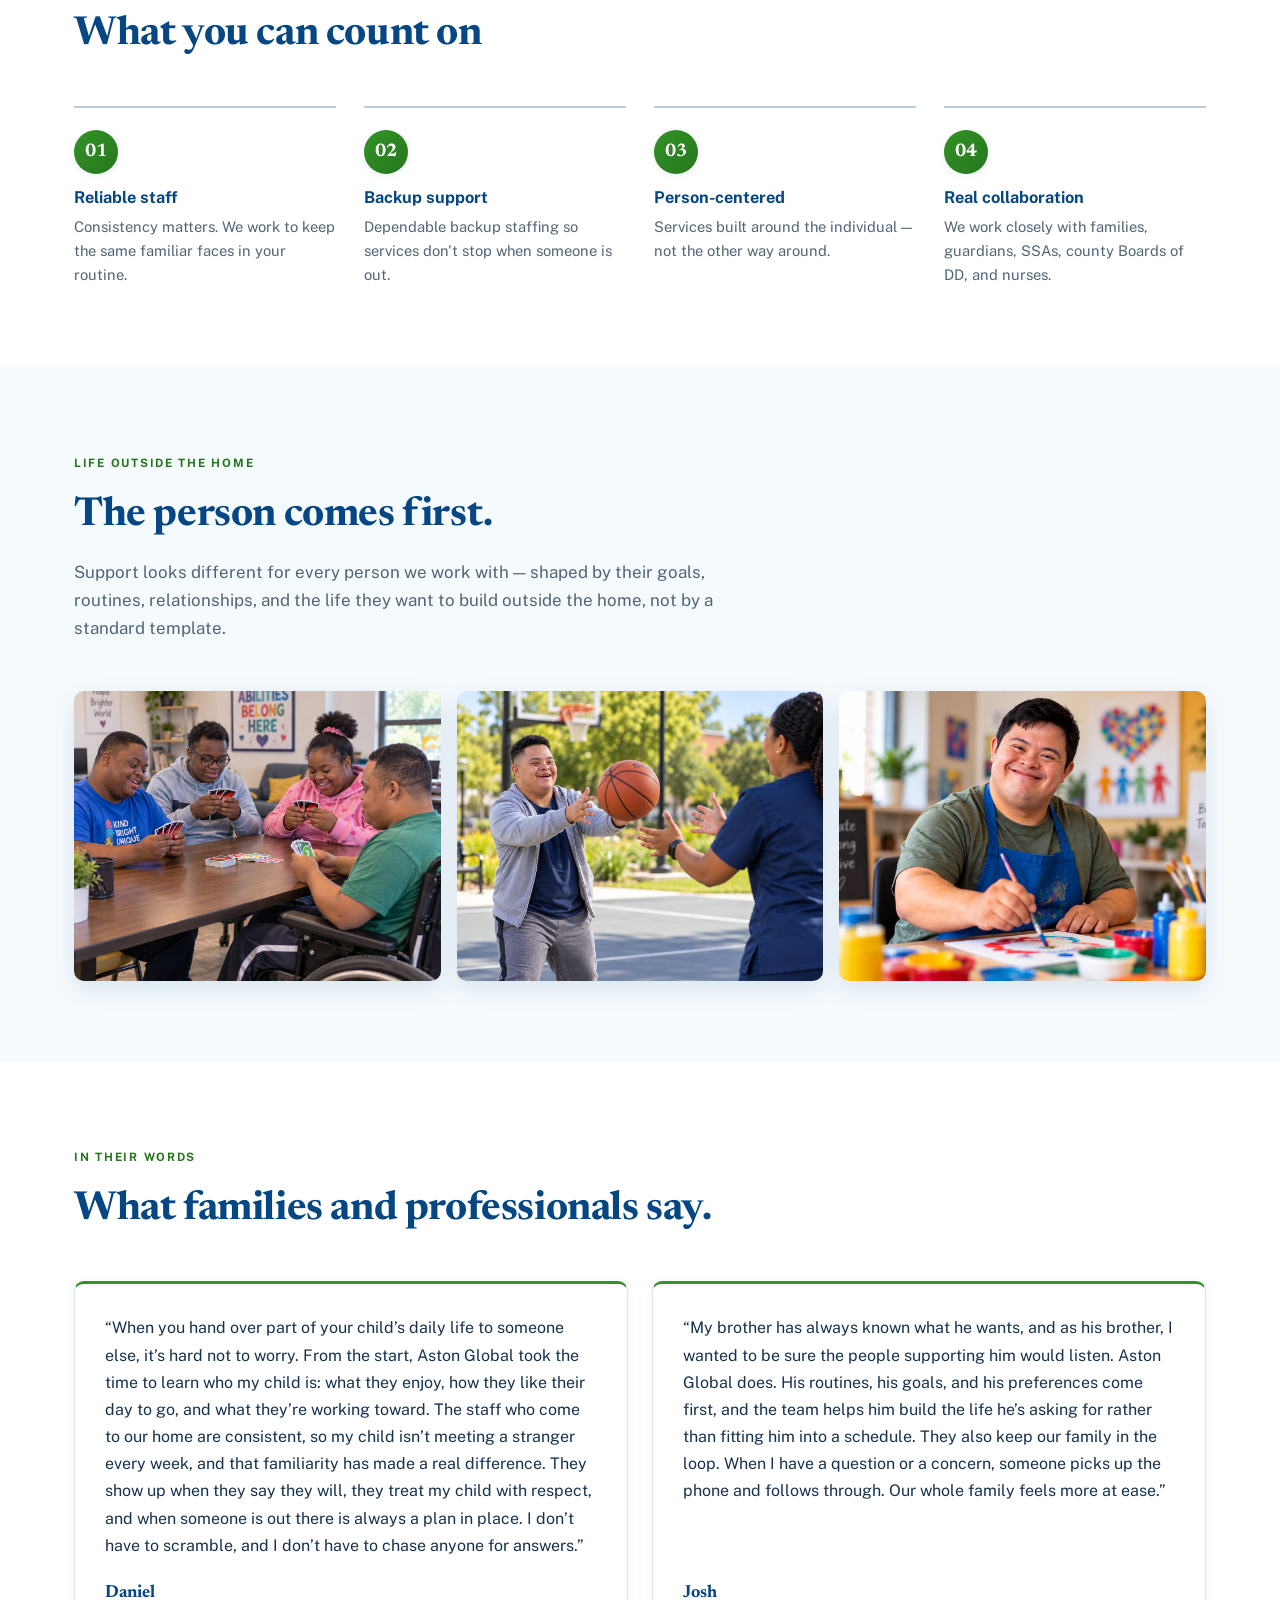
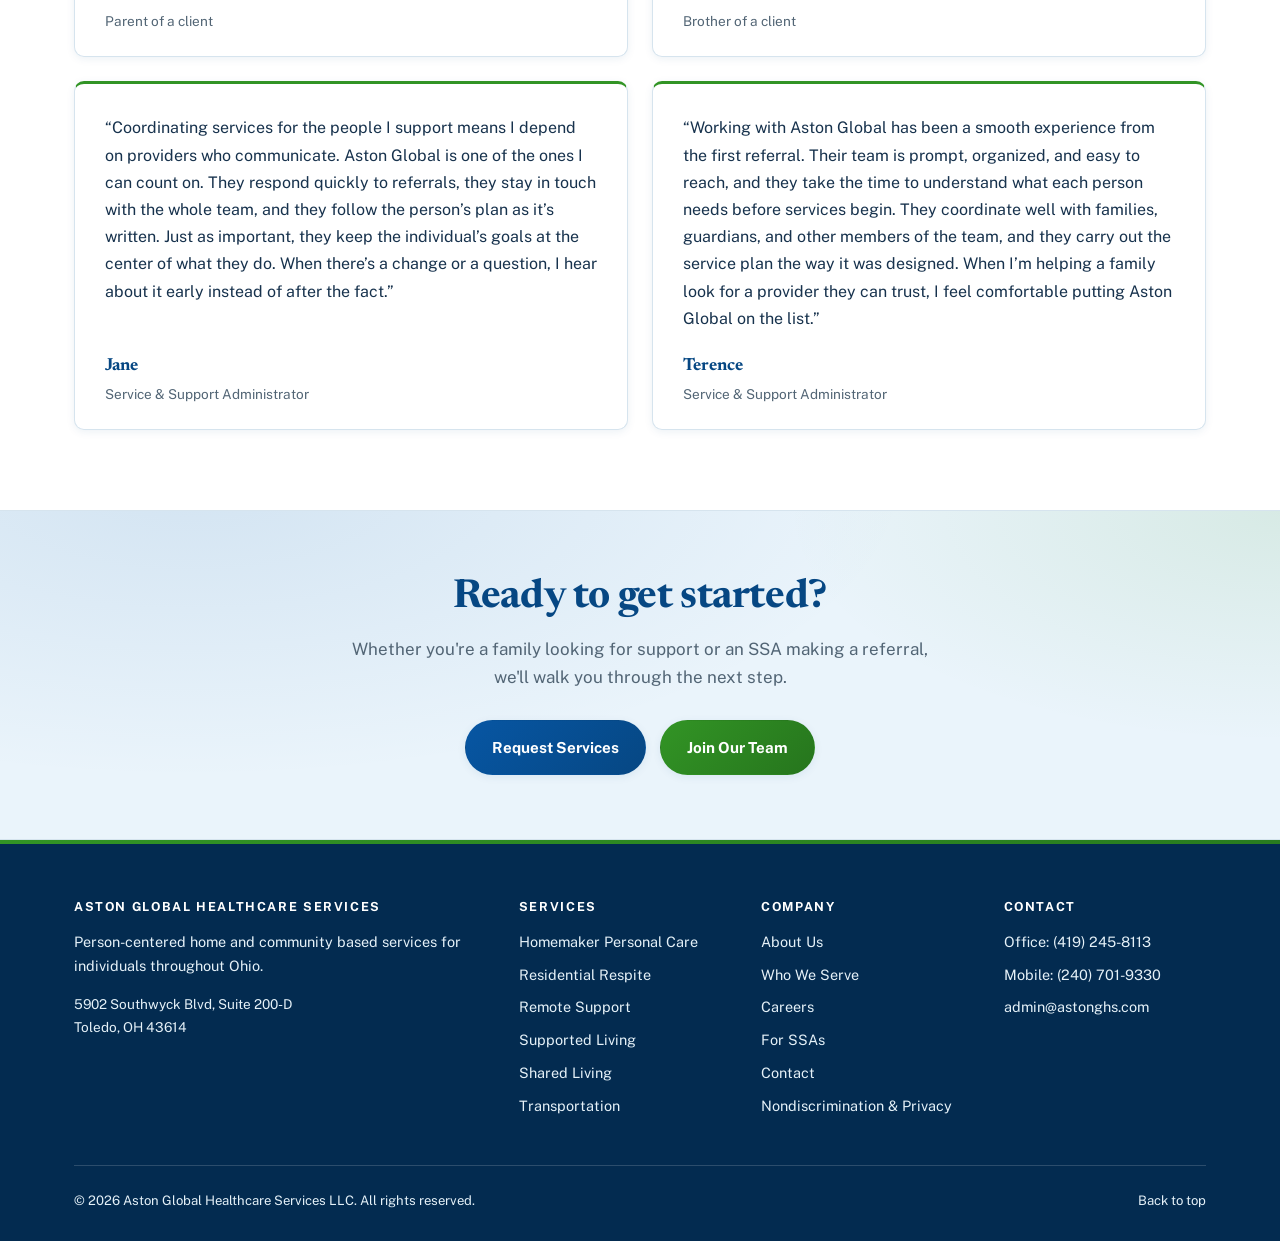
==== commit 77644515: "Add files via upload" ====
--- a/index.html
+++ b/index.html
@@ -32,7 +32,6 @@
     </nav>
     <div class="header-actions">
       <a class="header-phone" href="tel:+14192458113">(419) 245-8113</a>
-      <a class="btn btn-primary" href="get-services.html">Get Services</a>
       <button class="menu-toggle" id="menuToggle" aria-expanded="false" aria-controls="nav">Menu</button>
     </div>
   </div>
@@ -443,6 +442,16 @@
   document.addEventListener('keydown', function(e){
     if(e.key === 'Escape' && !panel.hidden) closeChat();
   });
+  document.addEventListener('click', function(e){
+    if(panel.hidden) return;
+    if(panel.contains(e.target) || toggle.contains(e.target)) return;
+    closeChat();
+  });
+  document.addEventListener('touchstart', function(e){
+    if(panel.hidden) return;
+    if(panel.contains(e.target) || toggle.contains(e.target)) return;
+    closeChat();
+  }, {passive:true});
 
   form.addEventListener('submit', function(e){
     e.preventDefault();
--- a/styles.css
+++ b/styles.css
@@ -346,3 +346,53 @@
 .service-top .service-num{ margin-bottom:0; }
 .service-icon{ width:52px; height:52px; border-radius:14px; display:grid; place-items:center; background:rgba(50,148,37,.12); color:var(--accent-dk); }
 .service-icon svg{ width:28px; height:28px; }
+
+/* Chatbot widget */
+.ag-chatbot{ position:fixed; right:20px; bottom:96px; z-index:95; }
+.ag-chat-toggle{
+  width:58px; height:58px; border-radius:50%; border:none; cursor:pointer;
+  background:var(--grad-accent); color:#fff; box-shadow:var(--shadow-md);
+  display:grid; place-items:center; transition:transform .15s ease, box-shadow .15s ease;
+}
+.ag-chat-toggle:hover{ transform:translateY(-2px); box-shadow:var(--shadow-lg); }
+.ag-chat-toggle svg{ width:26px; height:26px; }
+.ag-chat-panel[hidden]{ display:none; }
+.ag-chat-panel{
+  position:absolute; right:0; bottom:72px; width:340px; max-width:calc(100vw - 40px);
+  max-height:70vh; background:var(--white); border:1px solid var(--line); border-radius:var(--radius);
+  box-shadow:var(--shadow-lg); display:flex; flex-direction:column; overflow:hidden;
+}
+.ag-chat-head{
+  background:var(--grad-primary); color:#fff; padding:14px 16px; font-family:var(--serif);
+  font-weight:700; font-size:1.02rem; display:flex; align-items:center; justify-content:space-between;
+}
+.ag-chat-close{ background:none; border:none; color:#fff; font-size:1.7rem; line-height:1; cursor:pointer; padding:6px 10px; margin:-6px -8px -6px 0; }
+.ag-chat-log{ padding:14px 14px 4px; overflow-y:auto; flex:1; min-height:160px; max-height:44vh; display:flex; flex-direction:column; gap:10px; }
+.ag-msg{ font-size:.92rem; line-height:1.5; padding:10px 13px; border-radius:12px; max-width:88%; }
+.ag-msg a{ color:inherit; text-decoration:underline; }
+.ag-msg-bot{ background:var(--paper-2); color:var(--ink); align-self:flex-start; border-bottom-left-radius:3px; }
+.ag-msg-user{ background:var(--primary); color:#fff; align-self:flex-end; border-bottom-right-radius:3px; }
+.ag-chat-chips{ display:flex; flex-wrap:wrap; gap:6px; padding:10px 14px 0; }
+.ag-chip{
+  background:var(--paper-2); border:1px solid var(--line); color:var(--primary-dk);
+  font-size:.78rem; font-weight:600; padding:6px 11px; border-radius:100px; cursor:pointer;
+}
+.ag-chip:hover{ border-color:var(--primary); }
+.ag-chat-form{ display:flex; gap:8px; padding:12px 14px; border-top:1px solid var(--line); }
+.ag-chat-input{
+  flex:1; border:1px solid var(--line-dk); border-radius:100px; padding:9px 14px;
+  font-family:var(--sans); font-size:.9rem; color:var(--ink);
+}
+.ag-chat-input:focus{ outline:2px solid var(--primary); outline-offset:1px; }
+.ag-chat-send{
+  width:38px; height:38px; border-radius:50%; border:none; background:var(--primary);
+  color:#fff; display:grid; place-items:center; cursor:pointer; flex-shrink:0;
+}
+.ag-chat-send:hover{ background:var(--primary-dk); }
+.ag-chat-send svg{ width:17px; height:17px; }
+.ag-chat-note{ font-size:.72rem; color:var(--muted); padding:0 14px 12px; margin:6px 0 0; }
+
+@media (max-width: 620px){
+  .ag-chatbot{ right:16px; bottom:86px; }
+  .ag-chat-panel{ width:calc(100vw - 32px); bottom:70px; }
+}
